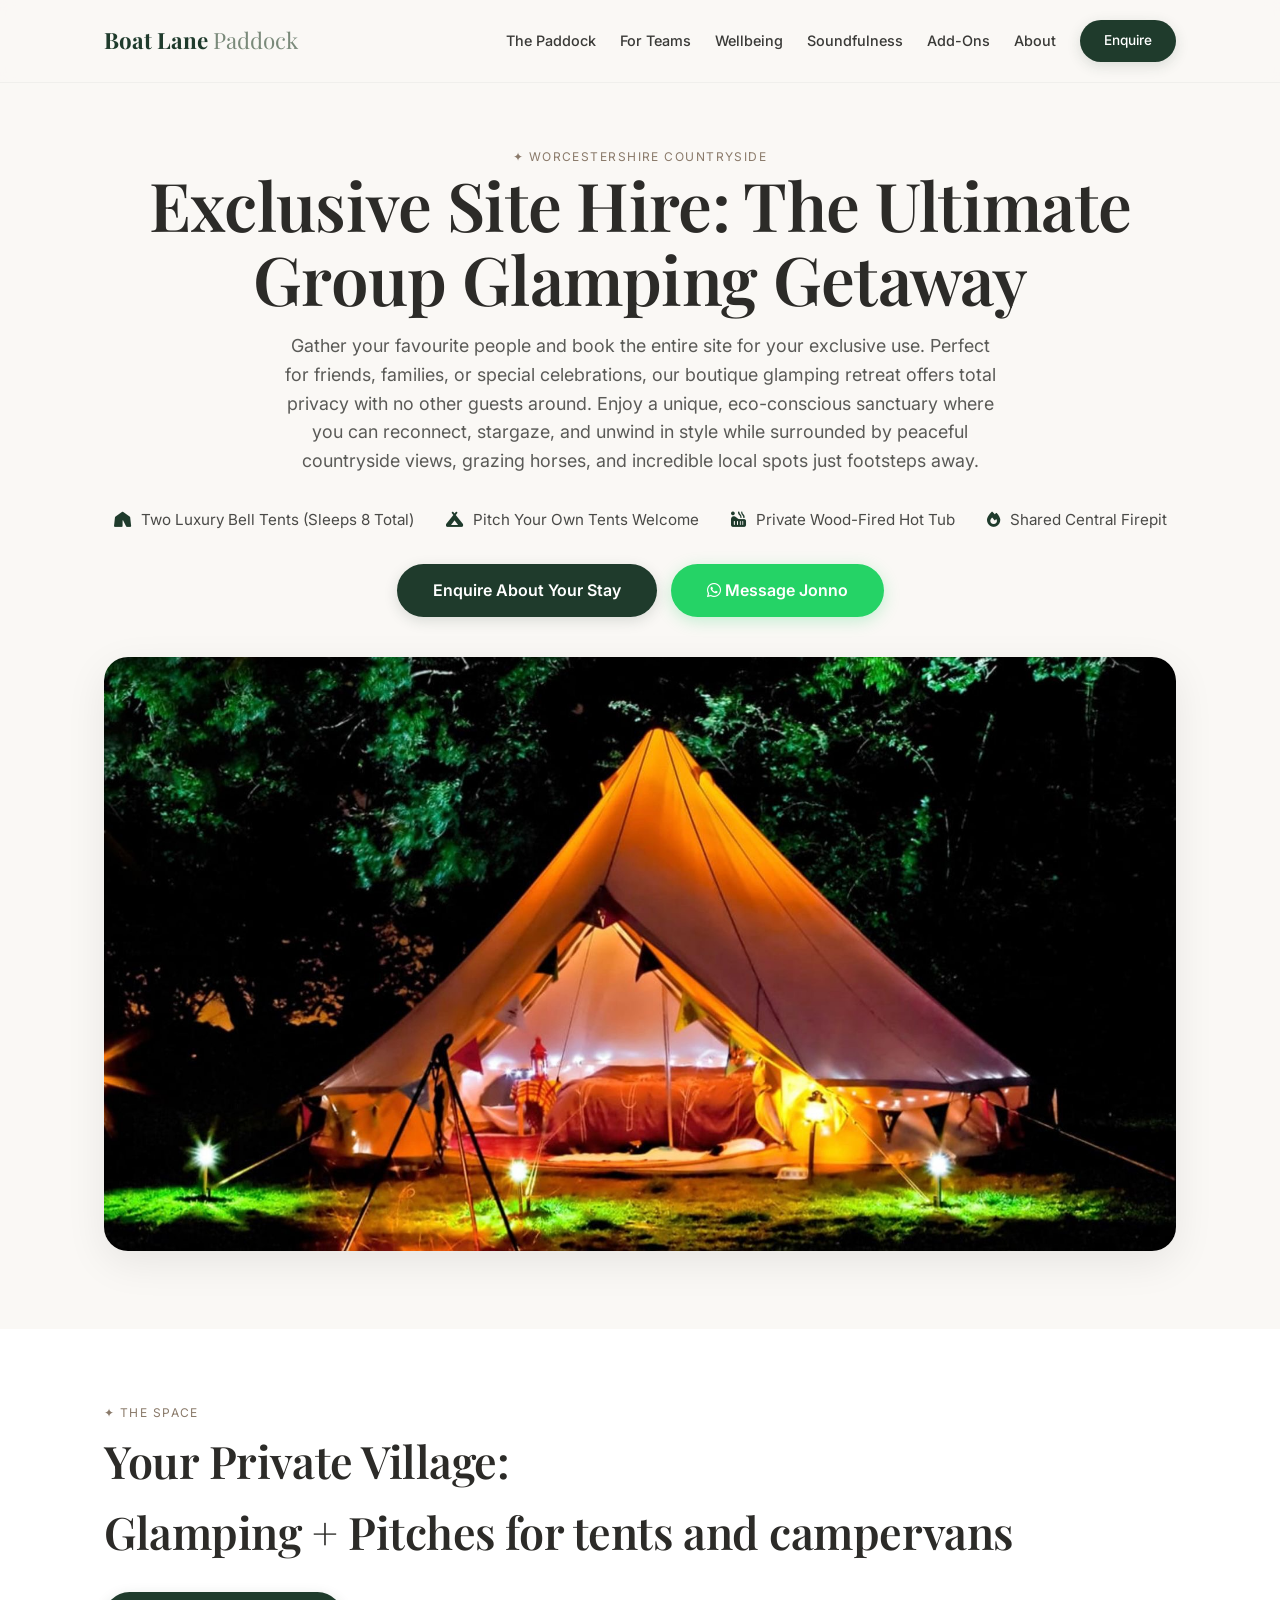
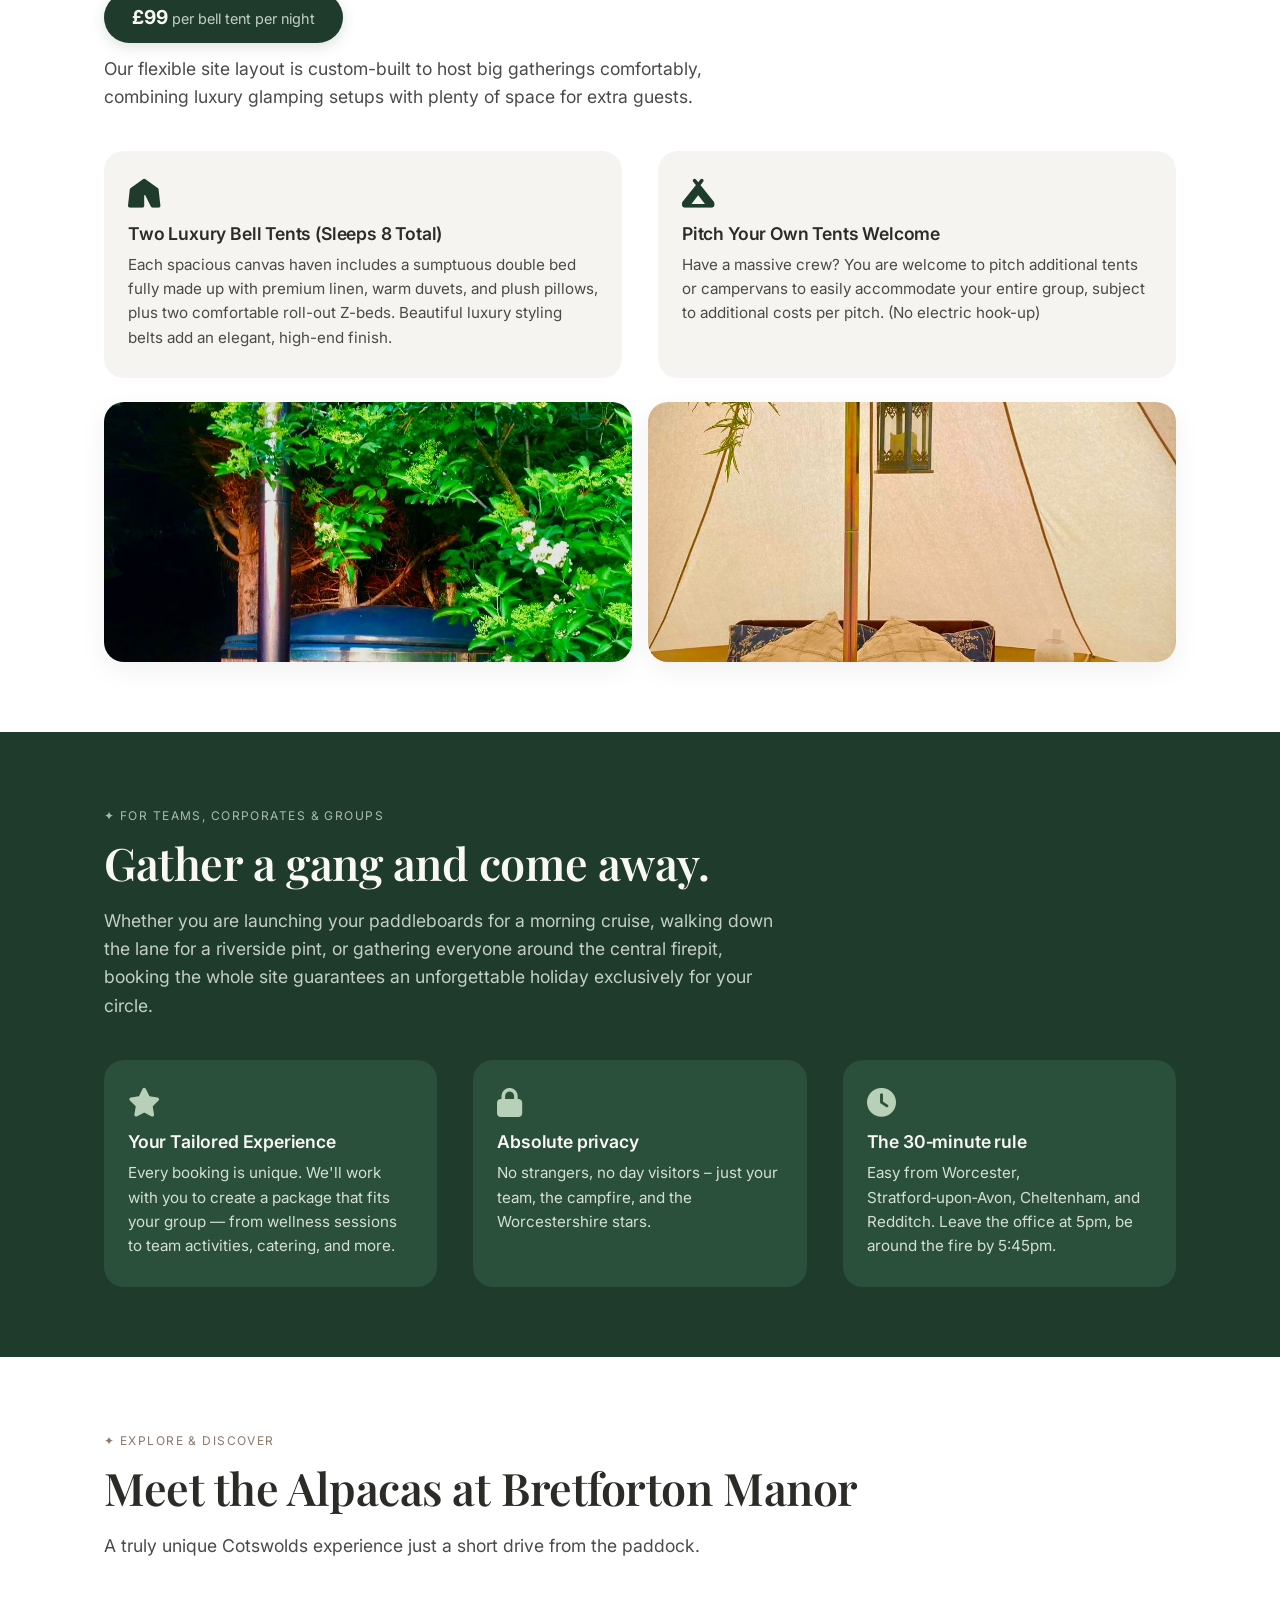
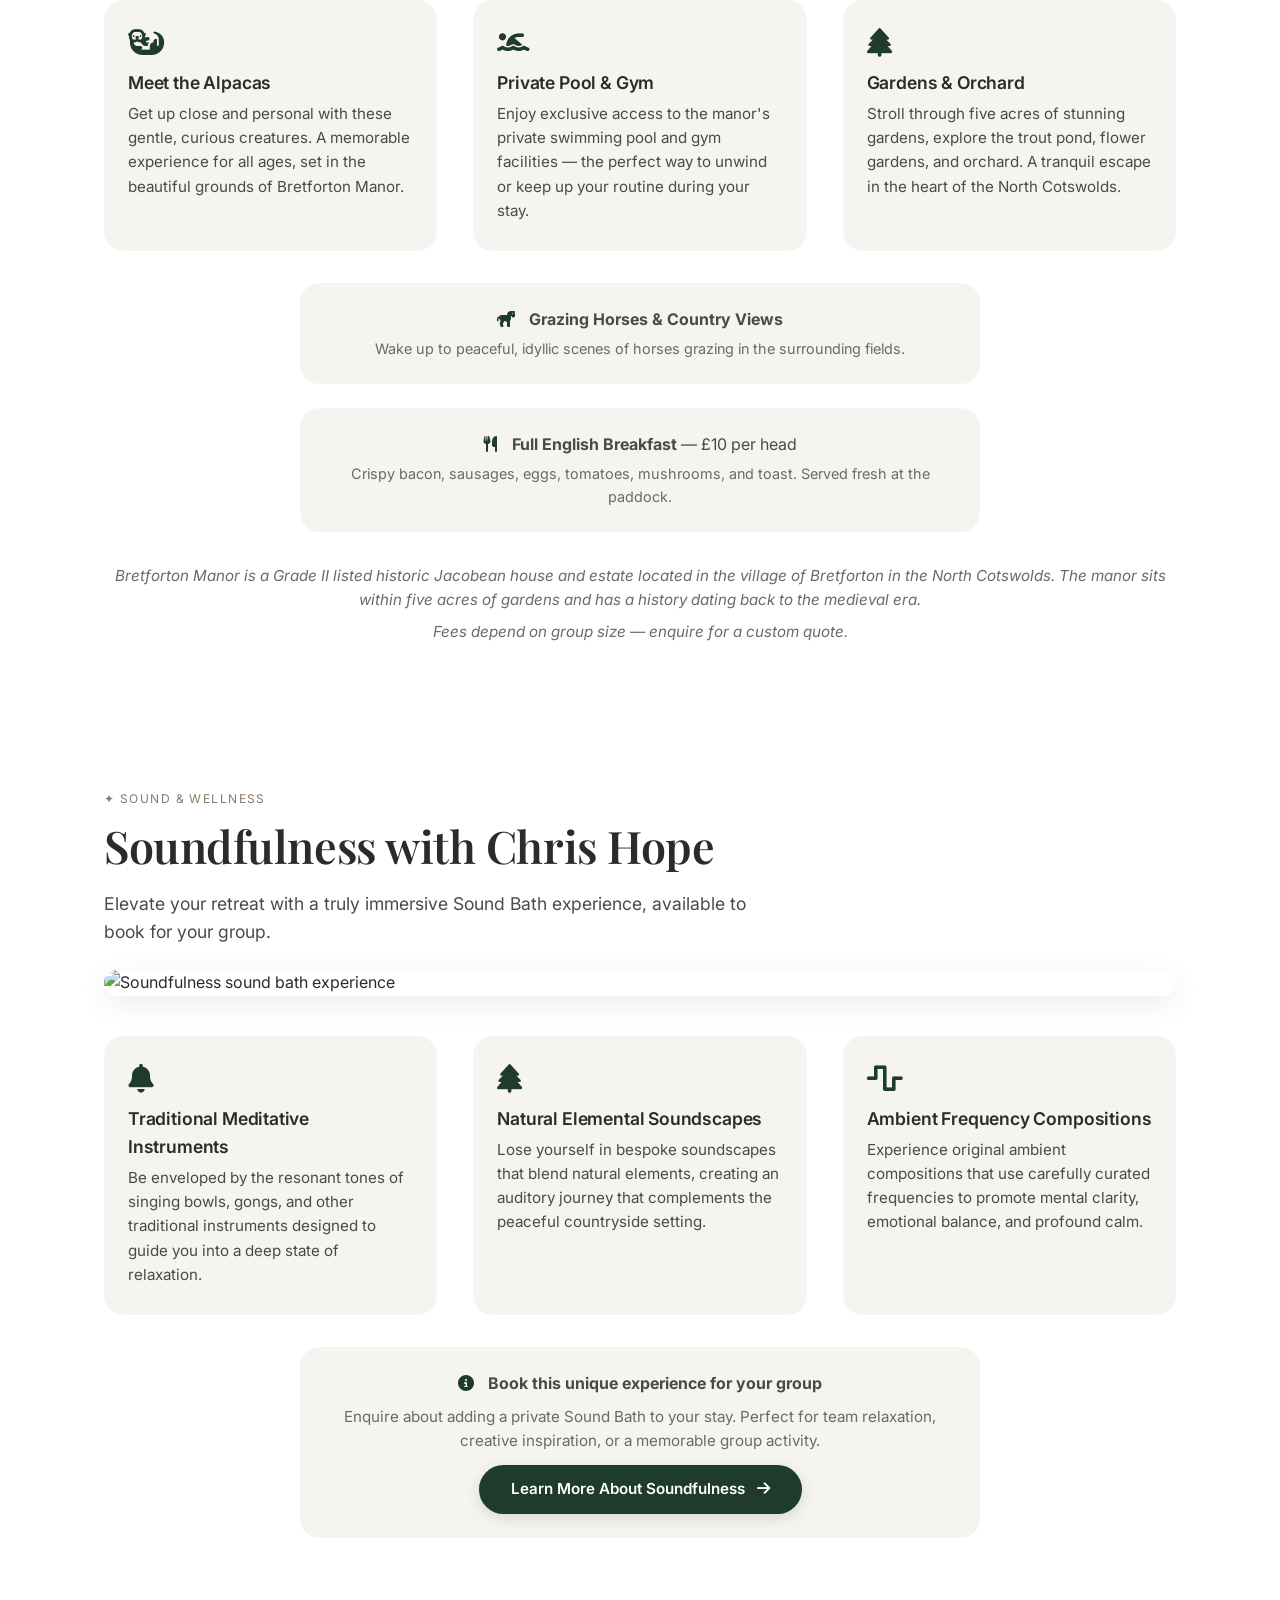
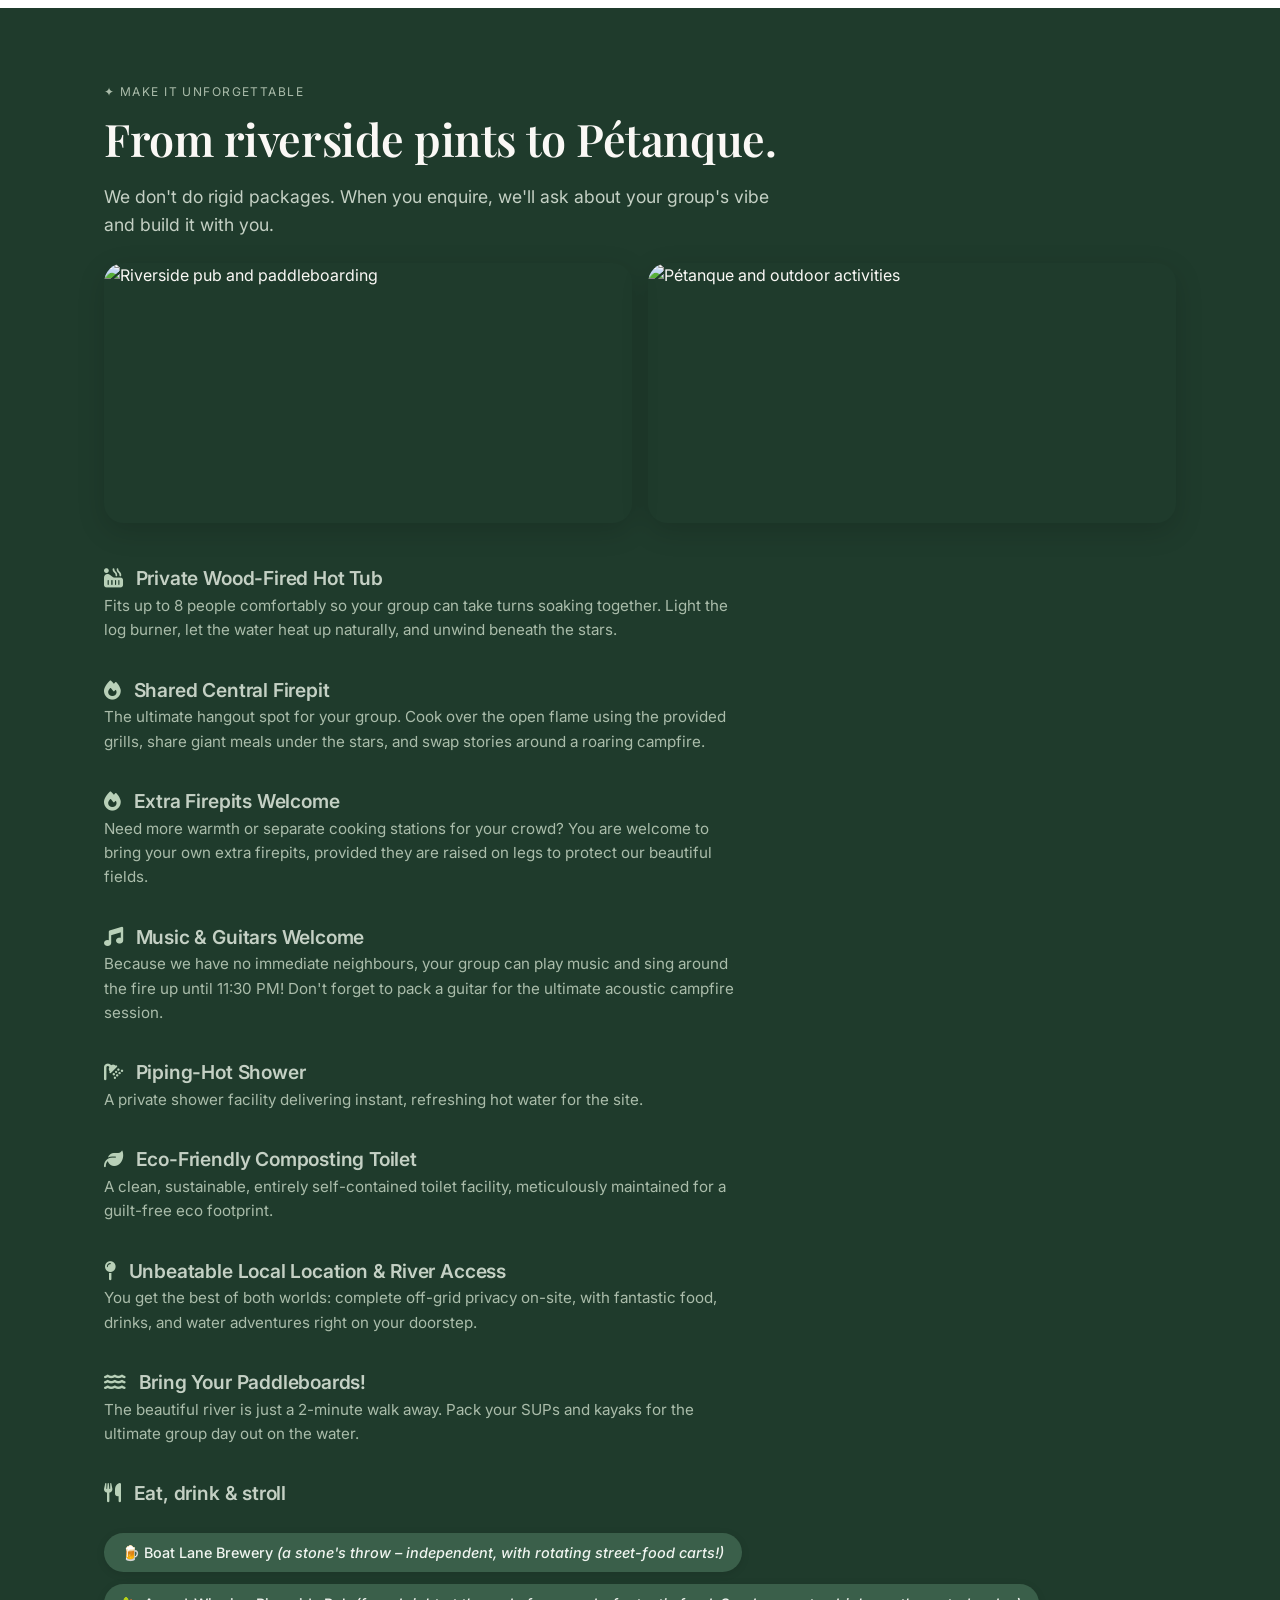
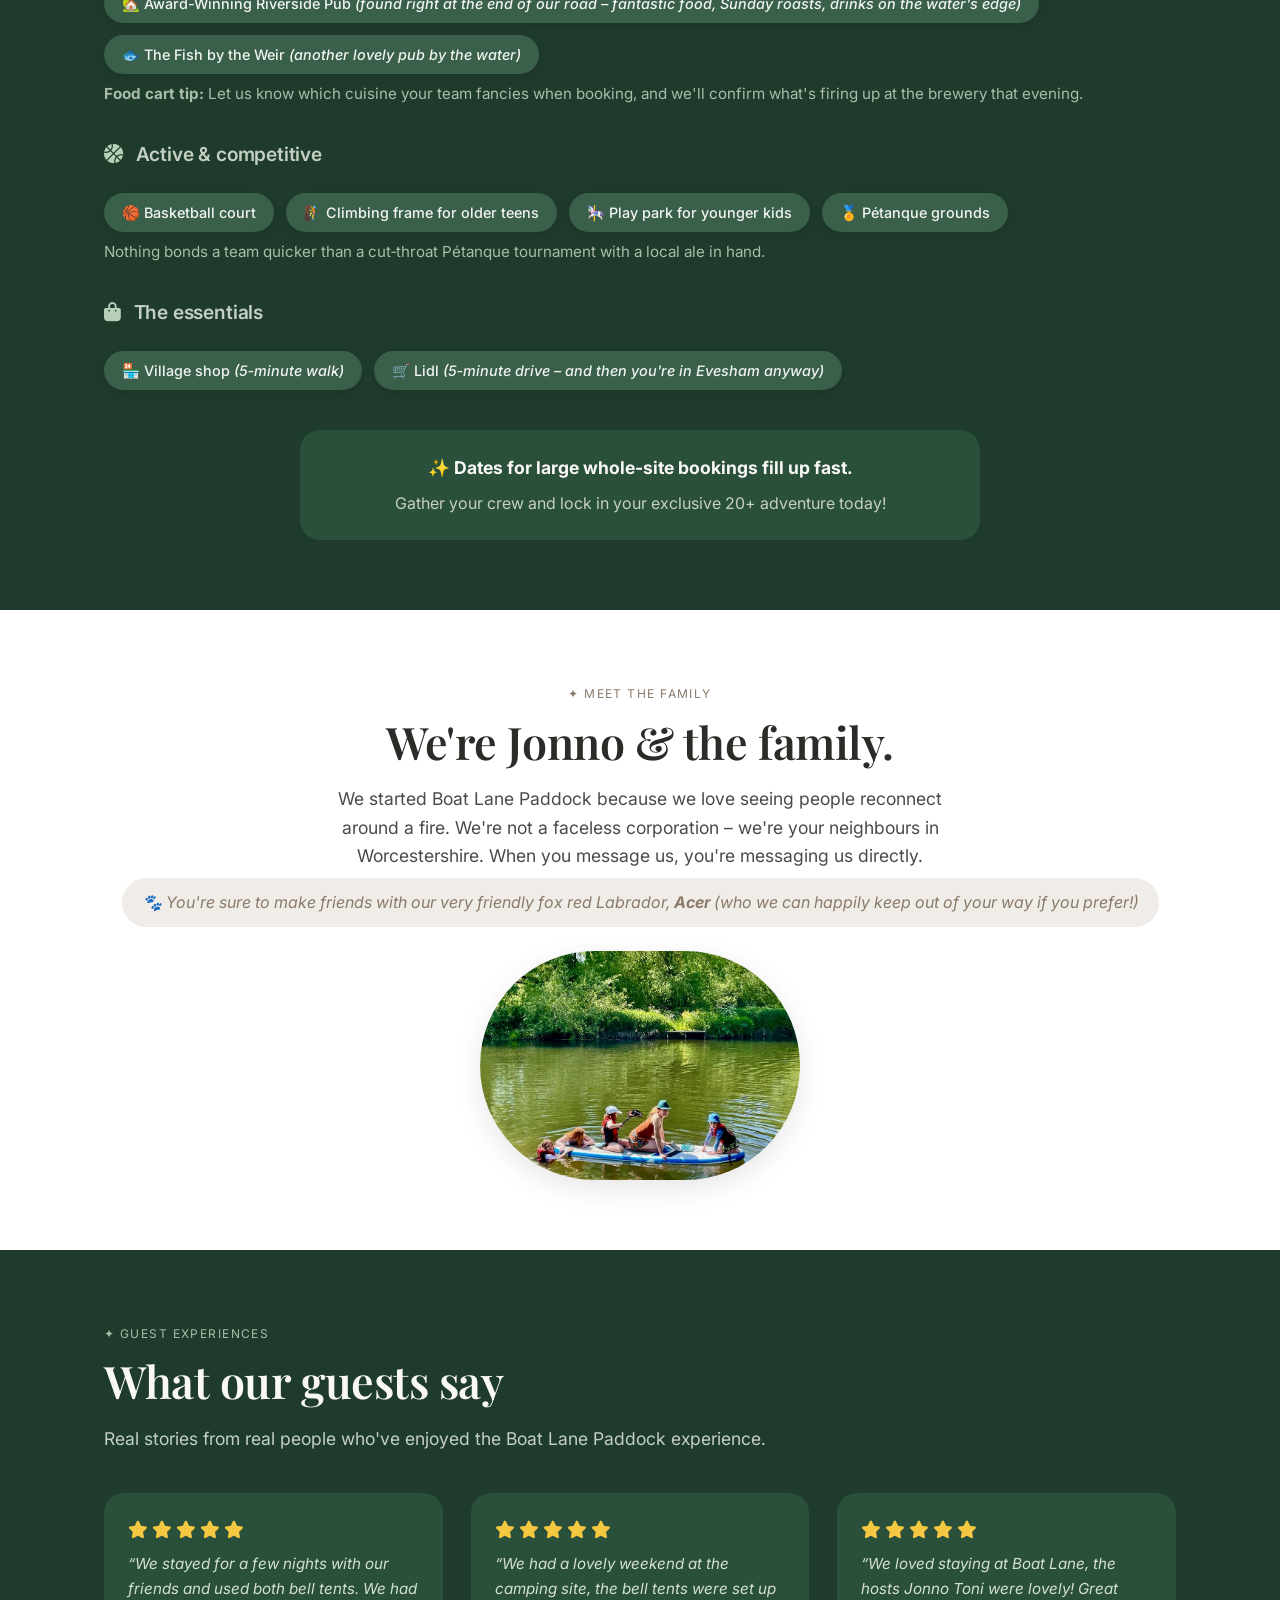
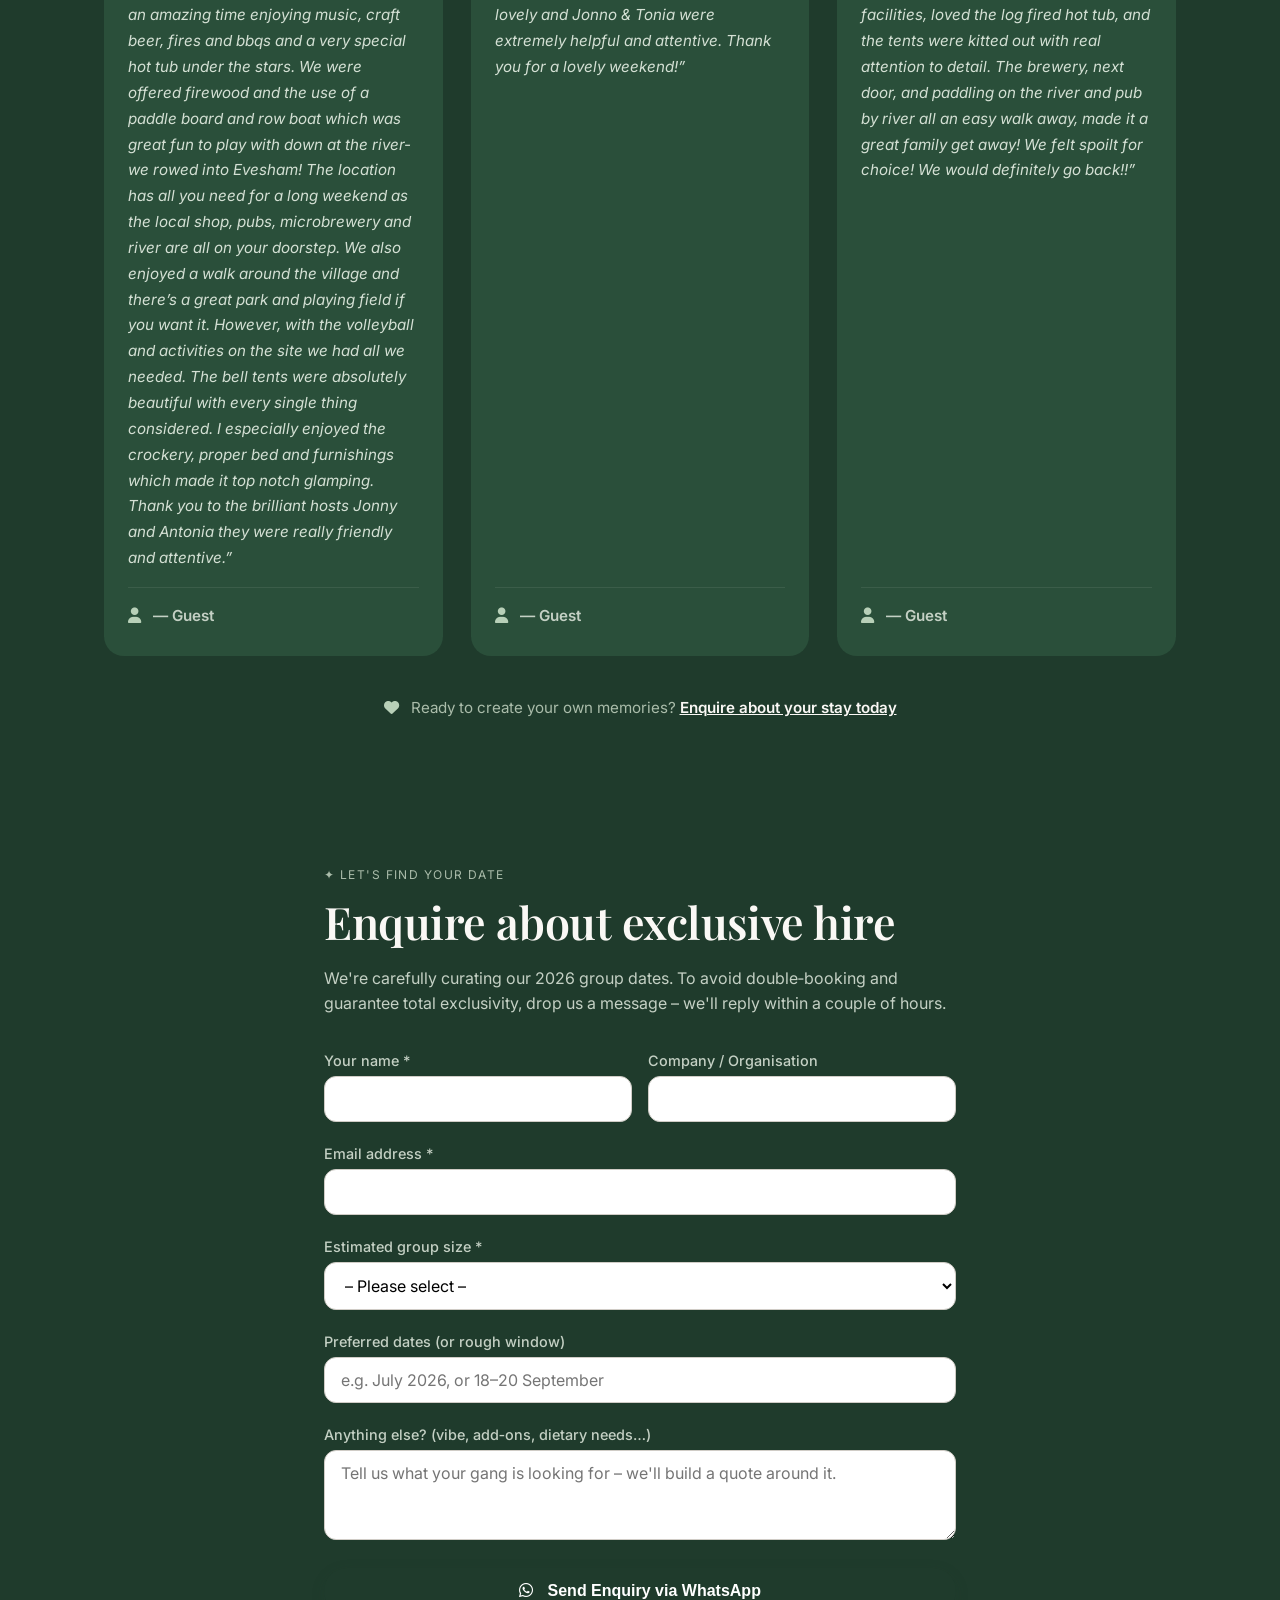
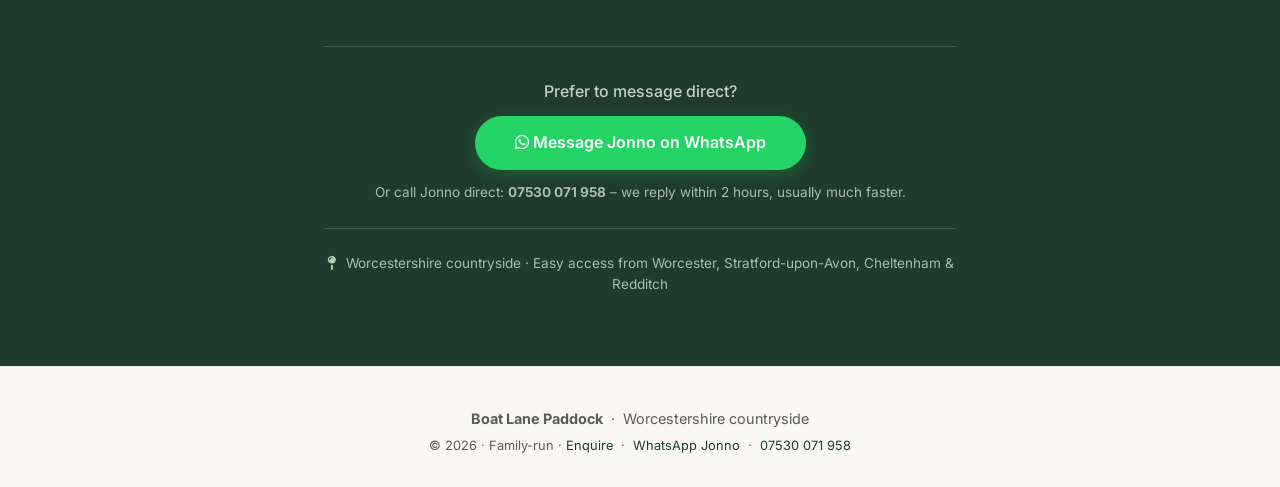
==== boat lane paddock/index.html @ 0889be55 "Update index.html" ====
<!DOCTYPE html>
<html lang="en">
<head>
    <meta charset="UTF-8" />
    <meta name="viewport" content="width=device-width, initial-scale=1.0, maximum-scale=1.0, user-scalable=no" />
    <title>Boat Lane Paddock – Family Friendly Bell Tent Campsite</title>

        <!-- ===== PRIMARY META TAGS ===== -->
    <meta name="description" content="Book the entire glamping site exclusively for your group of 20+. Luxury bell tents, wood-fired hot tub, firepits & riverside location. Perfect for teams, families & celebrations." />
    <meta name="robots" content="index, follow" />
    <link rel="canonical" href="https://boatlaneglamping.co.uk/" />

    <!-- ===== OPEN GRAPH (for social sharing) ===== -->
    <meta property="og:title" content="Exclusive Glamping Site Hire Worcestershire | Boat Lane Paddock" />
    <meta property="og:description" content="Book the entire glamping site exclusively for your group of 20+. Luxury bell tents, wood-fired hot tub, firepits & riverside location." />
    <meta property="og:image" content="https://boatlaneglamping.co.uk/hero.jpg" />
    <meta property="og:url" content="https://boatlaneglamping.co.uk/" />
    <meta property="og:type" content="website" />
    <meta property="og:site_name" content="Boat Lane Paddock" />
    <meta property="og:image:width" content="1200" />
    <meta property="og:image:height" content="630" />
    <meta property="og:image:type" content="image/jpeg" />

    <!-- ===== TWITTER CARDS (optional - works without a Twitter account) ===== -->
    <meta name="twitter:card" content="summary_large_image" />
    <meta name="twitter:title" content="Exclusive Glamping Site Hire Worcestershire | Boat Lane Paddock" />
    <meta name="twitter:description" content="Book the entire glamping site exclusively for your group of 20+. Luxury bell tents, wood-fired hot tub, firepits & riverside location." />
    <meta name="twitter:image" content="https://boatlaneglamping.co.uk/hero.jpg" />

    <link rel="preconnect" href="https://fonts.googleapis.com" />
    <link rel="preconnect" href="https://fonts.gstatic.com" crossorigin />
    <link href="https://fonts.googleapis.com/css2?family=Inter:opsz,wght@14..32,400;14..32,500;14..32,600;14..32,700&family=Playfair+Display:ital,wght@0,400;0,600;0,700;1,400&display=swap" rel="stylesheet" />
    <link rel="stylesheet" href="https://cdnjs.cloudflare.com/ajax/libs/font-awesome/6.5.0/css/all.min.css" />

    <style>
        * {
            margin: 0;
            padding: 0;
            box-sizing: border-box;
        }
        html {
            scroll-behavior: smooth;
        }
        body {
            font-family: 'Inter', sans-serif;
            background: #faf8f5;
            color: #2c2b28;
            line-height: 1.6;
            overflow-x: hidden;
        }
        .container {
            max-width: 1120px;
            margin: 0 auto;
            padding: 0 24px;
        }
        h1,
        h2,
        h3 {
            font-family: 'Playfair Display', serif;
            font-weight: 600;
            letter-spacing: -0.01em;
        }
        h1 {
            font-size: clamp(2.4rem, 6vw, 4.2rem);
            line-height: 1.1;
        }
        h2 {
            font-size: clamp(1.8rem, 4vw, 2.8rem);
            margin-bottom: 0.5rem;
        }
        .subtitle {
            font-size: clamp(1rem, 1.4vw, 1.2rem);
            color: #5a5a57;
            max-width: 640px;
        }
        .section-tag {
            font-size: 0.75rem;
            text-transform: uppercase;
            letter-spacing: 0.12em;
            color: #8a7a6a;
            margin-bottom: 0.25rem;
        }
        .btn {
            display: inline-block;
            padding: 14px 36px;
            border-radius: 60px;
            font-weight: 600;
            text-decoration: none;
            transition: all 0.25s ease;
            font-size: 1rem;
            border: none;
            cursor: pointer;
        }
        .btn-primary {
            background: #1f3b2c;
            color: #ffffff;
            box-shadow: 0 4px 14px rgba(31, 59, 44, 0.15);
        }
        .btn-primary:hover {
            background: #2a4f3a;
            transform: translateY(-3px);
            box-shadow: 0 8px 28px rgba(31, 59, 44, 0.25);
        }
        .btn-primary:active {
            transform: translateY(1px) scale(0.98);
            box-shadow: 0 2px 8px rgba(31, 59, 44, 0.15);
            transition-duration: 0.08s;
        }
        .btn-whatsapp {
            background: #25D366;
            color: #fff;
            box-shadow: 0 4px 16px rgba(37, 211, 102, 0.25);
        }
        .btn-whatsapp:hover {
            background: #1da851;
            transform: translateY(-3px);
            box-shadow: 0 8px 28px rgba(37, 211, 102, 0.35);
        }
        .btn-whatsapp:active {
            transform: translateY(1px) scale(0.98);
            box-shadow: 0 2px 8px rgba(37, 211, 102, 0.15);
            transition-duration: 0.08s;
        }
        .nav-links .btn-primary {
            color: #ffffff !important;
        }
        header {
            padding: 20px 0;
            border-bottom: 1px solid rgba(0, 0, 0, 0.04);
            background: rgba(250, 248, 245, 0.88);
            backdrop-filter: blur(8px);
            position: sticky;
            top: 0;
            z-index: 100;
        }
        .nav-inner {
            display: flex;
            align-items: center;
            justify-content: space-between;
            flex-wrap: wrap;
            gap: 12px;
        }
        .logo {
            font-family: 'Playfair Display', serif;
            font-size: 1.4rem;
            font-weight: 700;
            color: #1f3b2c;
            text-decoration: none;
        }
        .logo span {
            font-weight: 400;
            color: #7a8a7a;
        }
        .nav-links {
            display: flex;
            gap: 24px;
            align-items: center;
            flex-wrap: wrap;
        }
        .nav-links a {
            text-decoration: none;
            color: #3a3a37;
            font-size: 0.9rem;
            font-weight: 500;
            transition: color 0.2s;
        }
        .nav-links a:hover {
            color: #1f3b2c;
        }
        section {
            padding: 70px 0;
        }
        .section-light {
            background: #ffffff;
        }
        .section-dark {
            background: #1f3b2c;
            color: #faf8f5;
        }
        .section-dark .subtitle {
            color: #c4d0c4;
        }
        .section-dark .section-tag {
            color: #aabcaa;
        }
        .hero {
            padding: 60px 0 70px;
            text-align: center;
        }
        .hero h1 {
            margin-bottom: 1rem;
        }
        .hero .subtitle {
            margin: 0 auto 2rem;
        }
        .hero-badges {
            display: flex;
            flex-wrap: wrap;
            justify-content: center;
            gap: 16px 32px;
            margin-top: 2rem;
            font-size: 0.95rem;
            color: #4a4a47;
        }
        .hero-badges i {
            color: #1f3b2c;
            margin-right: 6px;
        }
        .hero-actions {
            display: flex;
            flex-wrap: wrap;
            justify-content: center;
            gap: 14px;
            margin-top: 2rem;
        }
        .hero-image {
            margin-top: 2.5rem;
            border-radius: 24px;
            width: 100%;
            max-height: 600px;
            object-fit: cover;
            box-shadow: 0 12px 40px rgba(0, 0, 0, 0.08);
            cursor: pointer;
            transition: opacity 0.3s ease;
        }
        .hero-image:hover {
            opacity: 0.95;
        }
        .grid-2 {
            display: grid;
            grid-template-columns: repeat(auto-fit, minmax(280px, 1fr));
            gap: 36px;
            margin-top: 2rem;
        }
        .grid-3 {
            display: grid;
            grid-template-columns: repeat(auto-fit, minmax(260px, 1fr));
            gap: 36px;
            margin-top: 2rem;
        }
        .feature-card {
            background: #f6f4f0;
            padding: 28px 24px;
            border-radius: 20px;
            transition: all 0.3s ease;
            opacity: 0;
            transform: translateY(20px);
            animation: fadeUp 0.6s forwards;
        }
        .feature-card:nth-child(1) { animation-delay: 0.1s; }
        .feature-card:nth-child(2) { animation-delay: 0.2s; }
        .feature-card:nth-child(3) { animation-delay: 0.3s; }
        .feature-card:hover {
            transform: translateY(-4px);
            box-shadow: 0 8px 24px rgba(0, 0, 0, 0.06);
        }
        .feature-card i {
            font-size: 1.8rem;
            color: #1f3b2c;
            margin-bottom: 0.75rem;
        }
        .feature-card h3 {
            font-family: 'Inter', sans-serif;
            font-weight: 600;
            font-size: 1.1rem;
            margin-bottom: 0.3rem;
        }
        .feature-card p {
            font-size: 0.95rem;
            color: #4a4a47;
        }
        .section-dark .feature-card {
            background: #2a4f3a;
        }
        .section-dark .feature-card p {
            color: #d4e0d4;
        }
        .section-dark .feature-card i {
            color: #b8d0b8;
        }
        .pill-list {
            display: flex;
            flex-wrap: wrap;
            gap: 12px;
            margin: 1.5rem 0 0.5rem;
        }
        .pill {
            background: #e8e4de;
            padding: 8px 18px;
            border-radius: 40px;
            font-size: 0.9rem;
            font-weight: 500;
            box-shadow: 0 2px 8px rgba(0, 0, 0, 0.04);
        }
        .pill:hover {
            transform: translateY(-2px);
            box-shadow: 0 4px 12px rgba(0, 0, 0, 0.08);
        }
        .section-dark .pill {
            background: #3a5f4a;
            color: #f0f5f0;
            box-shadow: 0 2px 8px rgba(0, 0, 0, 0.1);
        }
        .section-dark .pill:hover {
            background: #4a6f5a;
            box-shadow: 0 4px 16px rgba(0, 0, 0, 0.15);
        }
        .image-grid-2 {
            display: grid;
            grid-template-columns: 1fr 1fr;
            gap: 16px;
            margin-top: 1.5rem;
        }
        .image-grid-2 img {
            border-radius: 20px;
            width: 100%;
            height: 260px;
            object-fit: cover;
            box-shadow: 0 8px 28px rgba(0, 0, 0, 0.06);
            transition: transform 0.3s ease, opacity 0.3s ease;
            cursor: pointer;
        }
        .image-grid-2 img:hover {
            transform: scale(1.02);
            opacity: 0.95;
        }
        .circle-image {
            border-radius: 999px;
            width: 100%;
            max-width: 320px;
            margin: 1.5rem auto 0;
            display: block;
            box-shadow: 0 8px 28px rgba(0, 0, 0, 0.10);
            cursor: pointer;
            transition: opacity 0.3s ease;
        }
        .circle-image:hover {
            opacity: 0.95;
        }
        .price-badge {
            display: inline-block;
            background: #1f3b2c;
            color: #faf8f5;
            padding: 10px 28px;
            border-radius: 60px;
            font-weight: 700;
            font-size: 1.2rem;
            margin: 1rem 0 0.5rem;
            box-shadow: 0 4px 14px rgba(31, 59, 44, 0.15);
        }
        .price-badge span {
            font-weight: 400;
            font-size: 0.9rem;
            color: #c4d0c4;
        }
        .form-group {
            margin-bottom: 1.25rem;
        }
        .form-group label {
            display: block;
            font-weight: 500;
            font-size: 0.9rem;
            margin-bottom: 4px;
        }
        .form-group input,
        .form-group textarea,
        .form-group select {
            width: 100%;
            padding: 12px 16px;
            border: 1px solid #d0ccc6;
            border-radius: 12px;
            font-family: 'Inter', sans-serif;
            font-size: 1rem;
            background: #fff;
            transition: border 0.2s;
        }
        .form-group input:focus,
        .form-group textarea:focus {
            outline: none;
            border-color: #1f3b2c;
        }
        .form-group textarea {
            resize: vertical;
            min-height: 90px;
        }
        .form-row-2 {
            display: grid;
            grid-template-columns: 1fr 1fr;
            gap: 16px;
        }
        footer {
            padding: 40px 0 30px;
            text-align: center;
            font-size: 0.9rem;
            color: #5a5a57;
            border-top: 1px solid rgba(0, 0, 0, 0.06);
        }
        footer a {
            color: #1f3b2c;
            text-decoration: none;
        }
        .dog-note {
            font-style: italic;
            color: #8a7a6a;
            background: #f0ede8;
            padding: 12px 20px;
            border-radius: 40px;
            display: inline-block;
            margin-top: 0.5rem;
        }
        .section-dark .dog-note {
            background: #3a5f4a;
            color: #d4e0d4;
        }

        /* ===== CLICKABLE IMAGE STYLES ===== */
        .clickable-image {
            cursor: pointer;
            position: relative;
            transition: transform 0.3s ease, opacity 0.3s ease;
        }
        .clickable-image:hover {
            transform: scale(1.01);
            opacity: 0.95;
        }
        .clickable-image::after {
            content: '🔍';
            position: absolute;
            bottom: 12px;
            right: 12px;
            font-size: 1.2rem;
            background: rgba(0, 0, 0, 0.5);
            padding: 6px 10px;
            border-radius: 30px;
            color: #fff;
            opacity: 0;
            transition: opacity 0.3s ease;
            pointer-events: none;
        }
        .clickable-image:hover::after {
            opacity: 1;
        }

        /* ===== CUSTOM GALLERY OVERLAY ===== */
        .gallery-overlay {
            display: none;
            position: fixed;
            top: 0;
            left: 0;
            width: 100%;
            height: 100%;
            background: rgba(0, 0, 0, 0.95);
            z-index: 2000;
            flex-direction: column;
            justify-content: center;
            align-items: center;
            opacity: 0;
            transition: opacity 0.5s cubic-bezier(0.25, 0.46, 0.45, 0.94);
            touch-action: none;
        }
        .gallery-overlay.active {
            display: flex;
            opacity: 1;
        }

        .gallery-container {
            position: relative;
            width: 100%;
            height: 100%;
            display: flex;
            justify-content: center;
            align-items: center;
            overflow: hidden;
        }

        .gallery-track {
            display: flex;
            transition: transform 0.5s cubic-bezier(0.25, 0.46, 0.45, 0.94);
            height: 100%;
            align-items: center;
            will-change: transform;
        }

        .gallery-slide {
            min-width: 100%;
            height: 100%;
            display: flex;
            justify-content: center;
            align-items: center;
            padding: 40px;
        }

        .gallery-slide img {
            max-width: 100%;
            max-height: 85vh;
            object-fit: contain;
            border-radius: 12px;
            box-shadow: 0 20px 60px rgba(0, 0, 0, 0.4);
            user-select: none;
            -webkit-user-drag: none;
            transition: transform 0.3s ease;
            touch-action: none;
        }

        .gallery-controls {
            position: fixed;
            bottom: 40px;
            left: 50%;
            transform: translateX(-50%);
            display: flex;
            align-items: center;
            gap: 16px;
            background: rgba(0, 0, 0, 0.5);
            backdrop-filter: blur(12px);
            -webkit-backdrop-filter: blur(12px);
            padding: 12px 20px;
            border-radius: 60px;
            z-index: 2002;
            border: 1px solid rgba(255, 255, 255, 0.1);
        }

        .gallery-controls button {
            background: none;
            border: none;
            color: rgba(255, 255, 255, 0.8);
            font-size: 1.4rem;
            cursor: pointer;
            padding: 8px 12px;
            border-radius: 40px;
            transition: all 0.3s ease;
            display: flex;
            align-items: center;
            justify-content: center;
        }

        .gallery-controls button:hover {
            background: rgba(255, 255, 255, 0.1);
            color: #fff;
            transform: scale(1.1);
        }

        .gallery-controls button:active {
            transform: scale(0.9);
        }

        .gallery-controls .arrow-btn {
            font-size: 1.6rem;
            padding: 8px 16px;
        }

        .gallery-controls .fullscreen-btn {
            font-size: 1.2rem;
            padding: 8px 14px;
            border-left: 1px solid rgba(255, 255, 255, 0.15);
            border-radius: 0;
            margin-left: 4px;
        }

        .gallery-controls .fullscreen-btn:first-child {
            border-left: none;
            margin-left: 0;
        }

        .gallery-counter {
            color: rgba(255, 255, 255, 0.7);
            font-size: 0.85rem;
            font-weight: 500;
            min-width: 50px;
            text-align: center;
            letter-spacing: 0.05em;
            font-variant-numeric: tabular-nums;
        }

        .gallery-close {
            position: fixed;
            top: 24px;
            right: 28px;
            color: rgba(255, 255, 255, 0.6);
            font-size: 2.2rem;
            cursor: pointer;
            background: none;
            border: none;
            z-index: 2002;
            transition: all 0.3s ease;
            padding: 8px;
            line-height: 1;
        }

        .gallery-close:hover {
            color: #fff;
            transform: rotate(90deg) scale(1.1);
        }

        .gallery-overlay.is-fullscreen .gallery-slide img {
            max-height: 92vh;
            border-radius: 0;
        }

        .gallery-overlay.is-fullscreen .gallery-controls {
            bottom: 30px;
            background: rgba(0, 0, 0, 0.3);
        }

        .gallery-overlay.is-fullscreen .gallery-close {
            top: 20px;
            right: 24px;
        }

        .gallery-dots {
            position: fixed;
            bottom: 100px;
            left: 50%;
            transform: translateX(-50%);
            display: flex;
            gap: 8px;
            z-index: 2002;
        }

        .gallery-dot {
            width: 8px;
            height: 8px;
            border-radius: 50%;
            background: rgba(255, 255, 255, 0.2);
            transition: all 0.3s ease;
            cursor: pointer;
        }

        .gallery-dot.active {
            background: rgba(255, 255, 255, 0.8);
            transform: scale(1.3);
        }

        .gallery-dot:hover {
            background: rgba(255, 255, 255, 0.5);
        }

        .gallery-overlay.is-fullscreen .gallery-dots {
            display: none;
        }

        @media (max-width: 700px) {
            .nav-inner {
                flex-direction: column;
                align-items: center;
            }
            .nav-links {
                justify-content: center;
                gap: 14px;
            }
            section {
                padding: 50px 0;
            }
            .hero {
                padding: 40px 0 50px;
            }
            .form-row-2 {
                grid-template-columns: 1fr;
            }
            .image-grid-2 {
                grid-template-columns: 1fr;
            }
            .image-grid-2 img {
                height: 200px;
            }
            .gallery-slide {
                padding: 20px;
            }
            .gallery-slide img {
                max-height: 70vh;
            }
            .gallery-controls {
                bottom: 24px;
                padding: 10px 14px;
                gap: 8px;
            }
            .gallery-controls button {
                font-size: 1.2rem;
                padding: 6px 10px;
            }
            .gallery-controls .arrow-btn {
                font-size: 1.4rem;
                padding: 6px 12px;
            }
            .gallery-controls .fullscreen-btn {
                font-size: 1rem;
                padding: 6px 10px;
            }
            .gallery-counter {
                font-size: 0.75rem;
                min-width: 40px;
            }
            .gallery-close {
                top: 16px;
                right: 18px;
                font-size: 1.8rem;
            }
            .gallery-dots {
                bottom: 80px;
            }
            .gallery-dot {
                width: 6px;
                height: 6px;
            }
        }

        @media (max-width: 480px) {
            .gallery-slide img {
                max-height: 60vh;
            }
            .gallery-controls {
                bottom: 16px;
                padding: 8px 12px;
                gap: 4px;
            }
            .gallery-controls button {
                font-size: 1rem;
                padding: 4px 8px;
            }
            .gallery-controls .arrow-btn {
                font-size: 1.2rem;
                padding: 4px 10px;
            }
            .gallery-dots {
                bottom: 70px;
            }
        }

        @keyframes fadeUp {
            to {
                opacity: 1;
                transform: translateY(0);
            }
        }
    </style>

        <!-- ===== STRUCTURED DATA (JSON-LD) ===== -->
    <script type="application/ld+json">
    {
      "@context": "https://schema.org",
      "@type": "LodgingBusiness",
      "name": "Boat Lane Paddock",
      "description": "Exclusive glamping site hire in Worcestershire. Luxury bell tents, wood-fired hot tub, and group accommodation for 20+ guests.",
      "url": "https://boatlaneglamping.co.uk/",
      "telephone": "+447530071958",
      "email": "info@boatlaneglamping.co.uk",
      "priceRange": "£99 per bell tent per night",
      "address": {
        "@type": "PostalAddress",
        "addressLocality": "Worcestershire",
        "addressCountry": "UK"
      },
      "geo": {
        "@type": "GeoCoordinates",
        "latitude": "52.1000",
        "longitude": "-1.9500"
      },
      "image": "https://boatlaneglamping.co.uk/hero.jpg",
      "amenityFeature": [
        {
          "@type": "LocationFeatureSpecification",
          "name": "Wood-Fired Hot Tub",
          "value": "Fits up to 8 people"
        },
        {
          "@type": "LocationFeatureSpecification",
          "name": "Luxury Bell Tents",
          "value": "Sleeps 8 total with premium bedding"
        },
        {
          "@type": "LocationFeatureSpecification",
          "name": "Firepit",
          "value": "Shared central firepit with cooking grills"
        },
        {
          "@type": "LocationFeatureSpecification",
          "name": "Riverside Location",
          "value": "2-minute walk to river for paddleboarding"
        }
      ],
      "aggregateRating": {
        "@type": "AggregateRating",
        "ratingValue": "4.8",
        "reviewCount": "12"
      }
    }
    </script>

    <script type="application/ld+json">
    {
      "@context": "https://schema.org",
      "@type": "BreadcrumbList",
      "itemListElement": [
        {
          "@type": "ListItem",
          "position": 1,
          "name": "Home",
          "item": "https://boatlaneglamping.co.uk/"
        },
        {
          "@type": "ListItem",
          "position": 2,
          "name": "Glamping Site Hire",
          "item": "https://boatlaneglamping.co.uk/#paddock"
        },
        {
          "@type": "ListItem",
          "position": 3,
          "name": "Contact & Book",
          "item": "https://boatlaneglamping.co.uk/#contact"
        }
      ]
    }
    </script>
    
</head>
<body>

    <!-- ===== HEADER ===== -->
    <header>
        <div class="container nav-inner">
            <a href="#" class="logo">Boat Lane <span>Paddock</span></a>
            <div class="nav-links">
                <a href="#paddock">The Paddock</a>
                <a href="#teams">For Teams</a>
                <a href="#wellbeing">Wellbeing</a>
                <a href="#soundfulness">Soundfulness</a>
                <a href="#addons">Add-Ons</a>
                <a href="#about">About</a>
                <a href="#contact" class="btn btn-primary" style="padding:10px 24px; font-size:0.85rem; color:#ffffff !important;">Enquire</a>
            </div>
        </div>
    </header>

    <!-- ===== HERO ===== -->
    <section class="hero">
        <div class="container">
            <span class="section-tag">✦ Worcestershire countryside</span>
            <h1>Exclusive Site Hire: The Ultimate Group Glamping Getaway</h1>
            <p class="subtitle" style="max-width:720px;">
                Gather your favourite people and book the entire site for your exclusive use. Perfect for friends, families, or special celebrations, our boutique glamping retreat offers total privacy with no other guests around. Enjoy a unique, eco-conscious sanctuary where you can reconnect, stargaze, and unwind in style while surrounded by peaceful countryside views, grazing horses, and incredible local spots just footsteps away.
            </p>
            <div class="hero-badges">
                <span><i class="fas fa-tent"></i> Two Luxury Bell Tents (Sleeps 8 Total)</span>
                <span><i class="fas fa-campground"></i> Pitch Your Own Tents Welcome</span>
                <span><i class="fas fa-hot-tub"></i> Private Wood-Fired Hot Tub</span>
                <span><i class="fas fa-fire"></i> Shared Central Firepit</span>
            </div>
            <div class="hero-actions">
                <a href="#contact" class="btn btn-primary">Enquire About Your Stay</a>
                <a href="https://wa.me/447530071958" class="btn btn-whatsapp" target="_blank">
                    <i class="fab fa-whatsapp"></i> Message Jonno
                </a>
            </div>
            <img src="./hero.jpg" alt="Boat Lane Paddock at night" class="hero-image clickable-image" onclick="openGallery(0)" />
        </div>
    </section>

    <!-- ===== THE PADDOCK ===== -->
    <section id="paddock" class="section-light">
        <div class="container">
            <span class="section-tag">✦ The space</span>
            <h2>Your Private Village:<br /> Glamping + Pitches for tents and campervans</h2>
            
            <div class="price-badge">
                £99 <span>per bell tent per night</span>
            </div>
            <p style="max-width:680px; font-size:1.1rem; color:#4a4a47; margin-top:0.25rem;">
                Our flexible site layout is custom-built to host big gatherings comfortably, combining luxury glamping setups with plenty of space for extra guests.
            </p>
            
            <div class="grid-2" style="margin-top:2.5rem;">
                <div class="feature-card">
                    <i class="fas fa-tent"></i>
                    <h3>Two Luxury Bell Tents (Sleeps 8 Total)</h3>
                    <p>Each spacious canvas haven includes a sumptuous double bed fully made up with premium linen, warm duvets, and plush pillows, plus two comfortable roll-out Z-beds. Beautiful luxury styling belts add an elegant, high-end finish.</p>
                </div>
                <div class="feature-card">
                    <i class="fas fa-campground"></i>
                    <h3>Pitch Your Own Tents Welcome</h3>
                    <p>Have a massive crew? You are welcome to pitch additional tents or campervans to easily accommodate your entire group, subject to additional costs per pitch. (No electric hook-up)</p>
                </div>
            </div>
            
            <div class="image-grid-2">
                <img src="./paddock.jpg" alt="Wood-fired hot tub under the stars" class="clickable-image" onclick="openGallery(1)" />
                <img src="./interior.jpg" alt="Luxury bell tent interior with cosy bedding" class="clickable-image" onclick="openGallery(2)" />
            </div>
        </div>
    </section>

    <!-- ===== FOR TEAMS ===== -->
    <section id="teams" class="section-dark">
        <div class="container">
            <span class="section-tag">✦ For teams, corporates &amp; groups</span>
            <h2>Gather a gang and come away.</h2>
            <p style="max-width:680px; font-size:1.1rem; color:#c4d0c4; margin-top:0.25rem;">
                Whether you are launching your paddleboards for a morning cruise, walking down the lane for a riverside pint, or gathering everyone around the central firepit, booking the whole site guarantees an unforgettable holiday exclusively for your circle.
            </p>
            <div class="grid-3" style="margin-top:2.5rem;">
                <div class="feature-card">
                    <i class="fas fa-star"></i>
                    <h3>Your Tailored Experience</h3>
                    <p>Every booking is unique. We'll work with you to create a package that fits your group — from wellness sessions to team activities, catering, and more.</p>
                </div>
                <div class="feature-card">
                    <i class="fas fa-lock"></i>
                    <h3>Absolute privacy</h3>
                    <p>No strangers, no day visitors – just your team, the campfire, and the Worcestershire stars.</p>
                </div>
                <div class="feature-card">
                    <i class="fas fa-clock"></i>
                    <h3>The 30‑minute rule</h3>
                    <p>Easy from Worcester, Stratford‑upon‑Avon, Cheltenham, and Redditch. Leave the office at 5pm, be around the fire by 5:45pm.</p>
                </div>
            </div>
        </div>
    </section>

    <!-- ===== WELLBEING ===== -->
    <section id="wellbeing" class="section-light">
        <div class="container">
            <span class="section-tag">✦ Explore &amp; discover</span>
            <h2>Meet the Alpacas at Bretforton Manor</h2>
            <p style="max-width:680px; font-size:1.1rem; color:#4a4a47; margin-top:0.25rem;">
                A truly unique Cotswolds experience just a short drive from the paddock.
            </p>
            <div class="grid-3" style="margin-top:2.5rem;">
                <div class="feature-card">
                    <i class="fas fa-otter" style="color:#1f3b2c;"></i>
                    <h3>Meet the Alpacas</h3>
                    <p>Get up close and personal with these gentle, curious creatures. A memorable experience for all ages, set in the beautiful grounds of Bretforton Manor.</p>
                </div>
                <div class="feature-card">
                    <i class="fas fa-swimmer" style="color:#1f3b2c;"></i>
                    <h3>Private Pool &amp; Gym</h3>
                    <p>Enjoy exclusive access to the manor's private swimming pool and gym facilities — the perfect way to unwind or keep up your routine during your stay.</p>
                </div>
                <div class="feature-card">
                    <i class="fas fa-tree" style="color:#1f3b2c;"></i>
                    <h3>Gardens &amp; Orchard</h3>
                    <p>Stroll through five acres of stunning gardens, explore the trout pond, flower gardens, and orchard. A tranquil escape in the heart of the North Cotswolds.</p>
                </div>
            </div>
            <!-- Grazing Horses feature -->
            <div style="margin-top:2rem; padding:24px 28px; background:#f6f4f0; border-radius:20px; text-align:center; max-width:680px; margin-left:auto; margin-right:auto;">
                <p style="font-size:1rem; color:#4a4a47; margin-bottom:0.25rem;">
                    <i class="fas fa-horse" style="color:#1f3b2c; margin-right:10px;"></i>
                    <strong>Grazing Horses &amp; Country Views</strong>
                </p>
                <p style="font-size:0.9rem; color:#6a6a67;">
                    Wake up to peaceful, idyllic scenes of horses grazing in the surrounding fields.
                </p>
            </div>
            <div style="margin-top:1.5rem; padding:24px 28px; background:#f6f4f0; border-radius:20px; text-align:center; max-width:680px; margin-left:auto; margin-right:auto;">
                <p style="font-size:1rem; color:#4a4a47; margin-bottom:0.25rem;">
                    <i class="fas fa-utensils" style="color:#1f3b2c; margin-right:10px;"></i>
                    <strong>Full English Breakfast</strong> — £10 per head
                </p>
                <p style="font-size:0.9rem; color:#6a6a67;">
                    Crispy bacon, sausages, eggs, tomatoes, mushrooms, and toast. Served fresh at the paddock.
                </p>
            </div>
            <p style="text-align:center; margin-top:2rem; color:#6a6a67; font-size:0.95rem;">
                <em>Bretforton Manor is a Grade II listed historic Jacobean house and estate located in the village of Bretforton in the North Cotswolds. The manor sits within five acres of gardens and has a history dating back to the medieval era.</em>
            </p>
            <p style="text-align:center; margin-top:0.5rem; color:#6a6a67; font-size:0.95rem;">
                <em>Fees depend on group size — enquire for a custom quote.</em>
            </p>
        </div>
    </section>
    
           <!-- ===== SOUNDFULNESS (NEW) ===== -->
    <section id="soundfulness" class="section-light">
        <div class="container">
            <span class="section-tag">✦ Sound &amp; wellness</span>
            <h2>Soundfulness with Chris Hope</h2>
            <p style="max-width:680px; font-size:1.1rem; color:#4a4a47; margin-top:0.25rem;">
                Elevate your retreat with a truly immersive Sound Bath experience, available to book for your group.
            </p>
            
            <!-- NEW: Soundfulness Image -->
            <div style="margin-top:1.5rem; border-radius:20px; overflow:hidden; box-shadow:0 8px 28px rgba(0,0,0,0.08);">
                <img src="./soundfulness.jpg" alt="Soundfulness sound bath experience" style="width:100%; max-height:400px; object-fit:cover; display:block;" />
            </div>
            
            <div class="grid-3" style="margin-top:2.5rem;">
                <div class="feature-card">
                    <i class="fas fa-bell" style="color:#1f3b2c;"></i>
                    <h3>Traditional Meditative Instruments</h3>
                    <p>Be enveloped by the resonant tones of singing bowls, gongs, and other traditional instruments designed to guide you into a deep state of relaxation.</p>
                </div>
                <div class="feature-card">
                    <i class="fas fa-tree" style="color:#1f3b2c;"></i>
                    <h3>Natural Elemental Soundscapes</h3>
                    <p>Lose yourself in bespoke soundscapes that blend natural elements, creating an auditory journey that complements the peaceful countryside setting.</p>
                </div>
                <div class="feature-card">
                    <i class="fas fa-wave-square" style="color:#1f3b2c;"></i>
                    <h3>Ambient Frequency Compositions</h3>
                    <p>Experience original ambient compositions that use carefully curated frequencies to promote mental clarity, emotional balance, and profound calm.</p>
                </div>
            </div>
            <!-- Call to Action -->
            <div style="margin-top:2rem; padding:24px 28px; background:#f6f4f0; border-radius:20px; text-align:center; max-width:680px; margin-left:auto; margin-right:auto;">
                <p style="font-size:1rem; color:#4a4a47; margin-bottom:0.5rem;">
                    <i class="fas fa-info-circle" style="color:#1f3b2c; margin-right:10px;"></i>
                    <strong>Book this unique experience for your group</strong>
                </p>
                <p style="font-size:0.95rem; color:#6a6a67; margin-bottom:0.75rem;">
                    Enquire about adding a private Sound Bath to your stay. Perfect for team relaxation, creative inspiration, or a memorable group activity.
                </p>
                <a href="https://www.chrishopecomposer.co.uk/soundfulness" target="_blank" class="btn btn-primary" style="padding:12px 32px; font-size:0.95rem; color:#ffffff;">
                    Learn More About Soundfulness <i class="fas fa-arrow-right" style="margin-left:8px;"></i>
                </a>
            </div>
        </div>
    </section>

        <!-- ===== ADD-ONS (6) - UPDATED WITH IMAGES ===== -->
    <section id="addons" class="section-dark">
        <div class="container">
            <span class="section-tag">✦ Make it unforgettable</span>
            <h2>From riverside pints to Pétanque.</h2>
            <p style="max-width:680px; font-size:1.1rem; color:#c4d0c4; margin-top:0.25rem;">
                We don't do rigid packages. When you enquire, we'll ask about your group's vibe and build it with you.
            </p>

            <!-- NEW: Double Image Bar -->
            <div class="image-grid-2" style="margin-top:1.5rem;">
                <img src="./addons-river.jpg" alt="Riverside pub and paddleboarding" class="clickable-image" style="border-radius:20px; width:100%; height:260px; object-fit:cover; box-shadow:0 8px 28px rgba(0,0,0,0.15);" />
                <img src="./addons-petanque.jpg" alt="Pétanque and outdoor activities" class="clickable-image" style="border-radius:20px; width:100%; height:260px; object-fit:cover; box-shadow:0 8px 28px rgba(0,0,0,0.15);" />
            </div>

            <h3 style="margin-top:2.5rem; font-family:'Inter',sans-serif; font-weight:600; font-size:1.2rem; color:#c4d0c4;">
                <i class="fas fa-hot-tub" style="color:#b8d0b8; margin-right:8px;"></i> Private Wood-Fired Hot Tub
            </h3>
            <p style="font-size:0.95rem; color:#aabcaa; max-width:640px;">
                Fits up to 8 people comfortably so your group can take turns soaking together. Light the log burner, let the water heat up naturally, and unwind beneath the stars.
            </p>

            <h3 style="margin-top:2rem; font-family:'Inter',sans-serif; font-weight:600; font-size:1.2rem; color:#c4d0c4;">
                <i class="fas fa-fire" style="color:#b8d0b8; margin-right:8px;"></i> Shared Central Firepit
            </h3>
            <p style="font-size:0.95rem; color:#aabcaa; max-width:640px;">
                The ultimate hangout spot for your group. Cook over the open flame using the provided grills, share giant meals under the stars, and swap stories around a roaring campfire.
            </p>

            <h3 style="margin-top:2rem; font-family:'Inter',sans-serif; font-weight:600; font-size:1.2rem; color:#c4d0c4;">
                <i class="fas fa-fire" style="color:#b8d0b8; margin-right:8px;"></i> Extra Firepits Welcome
            </h3>
            <p style="font-size:0.95rem; color:#aabcaa; max-width:640px;">
                Need more warmth or separate cooking stations for your crowd? You are welcome to bring your own extra firepits, provided they are raised on legs to protect our beautiful fields.
            </p>

            <h3 style="margin-top:2rem; font-family:'Inter',sans-serif; font-weight:600; font-size:1.2rem; color:#c4d0c4;">
                <i class="fas fa-music" style="color:#b8d0b8; margin-right:8px;"></i> Music &amp; Guitars Welcome
            </h3>
            <p style="font-size:0.95rem; color:#aabcaa; max-width:640px;">
                Because we have no immediate neighbours, your group can play music and sing around the fire up until 11:30 PM! Don't forget to pack a guitar for the ultimate acoustic campfire session.
            </p>

            <h3 style="margin-top:2rem; font-family:'Inter',sans-serif; font-weight:600; font-size:1.2rem; color:#c4d0c4;">
                <i class="fas fa-shower" style="color:#b8d0b8; margin-right:8px;"></i> Piping-Hot Shower
            </h3>
            <p style="font-size:0.95rem; color:#aabcaa; max-width:640px;">
                A private shower facility delivering instant, refreshing hot water for the site.
            </p>

            <h3 style="margin-top:2rem; font-family:'Inter',sans-serif; font-weight:600; font-size:1.2rem; color:#c4d0c4;">
                <i class="fas fa-leaf" style="color:#b8d0b8; margin-right:8px;"></i> Eco-Friendly Composting Toilet
            </h3>
            <p style="font-size:0.95rem; color:#aabcaa; max-width:640px;">
                A clean, sustainable, entirely self-contained toilet facility, meticulously maintained for a guilt-free eco footprint.
            </p>

            <h3 style="margin-top:2rem; font-family:'Inter',sans-serif; font-weight:600; font-size:1.2rem; color:#c4d0c4;">
                <i class="fas fa-map-pin" style="color:#b8d0b8; margin-right:8px;"></i> Unbeatable Local Location &amp; River Access
            </h3>
            <p style="font-size:0.95rem; color:#aabcaa; max-width:640px;">
                You get the best of both worlds: complete off-grid privacy on-site, with fantastic food, drinks, and water adventures right on your doorstep.
            </p>

            <h3 style="margin-top:2rem; font-family:'Inter',sans-serif; font-weight:600; font-size:1.2rem; color:#c4d0c4;">
                <i class="fas fa-water" style="color:#b8d0b8; margin-right:8px;"></i> Bring Your Paddleboards!
            </h3>
            <p style="font-size:0.95rem; color:#aabcaa; max-width:640px;">
                The beautiful river is just a 2-minute walk away. Pack your SUPs and kayaks for the ultimate group day out on the water.
            </p>

            <h3 style="margin-top:2rem; font-family:'Inter',sans-serif; font-weight:600; font-size:1.2rem; color:#c4d0c4;">
                <i class="fas fa-utensils" style="color:#b8d0b8; margin-right:8px;"></i> Eat, drink &amp; stroll
            </h3>
            <div class="pill-list">
                <span class="pill">🍺 Boat Lane Brewery <em>(a stone's throw – independent, with rotating street-food carts!)</em></span>
                <span class="pill">🏡 Award-Winning Riverside Pub <em>(found right at the end of our road – fantastic food, Sunday roasts, drinks on the water's edge)</em></span>
                <span class="pill">🐟 The Fish by the Weir <em>(another lovely pub by the water)</em></span>
            </div>
            <p style="font-size:0.95rem; color:#aabcaa; margin-top:0.5rem;">
                <strong>Food cart tip:</strong> Let us know which cuisine your team fancies when booking, and we'll confirm what's firing up at the brewery that evening.
            </p>

            <h3 style="margin-top:2rem; font-family:'Inter',sans-serif; font-weight:600; font-size:1.2rem; color:#c4d0c4;">
                <i class="fas fa-basketball-ball" style="color:#b8d0b8; margin-right:8px;"></i> Active &amp; competitive
            </h3>
            <div class="pill-list">
                <span class="pill">🏀 Basketball court</span>
                <span class="pill">🧗 Climbing frame for older teens</span>
                <span class="pill">🎠 Play park for younger kids</span>
                <span class="pill">🏅 Pétanque grounds</span>
            </div>
            <p style="font-size:0.95rem; color:#aabcaa; margin-top:0.5rem;">
                Nothing bonds a team quicker than a cut‑throat Pétanque tournament with a local ale in hand.
            </p>

            <h3 style="margin-top:2rem; font-family:'Inter',sans-serif; font-weight:600; font-size:1.2rem; color:#c4d0c4;">
                <i class="fas fa-shopping-bag" style="color:#b8d0b8; margin-right:8px;"></i> The essentials
            </h3>
            <div class="pill-list">
                <span class="pill">🏪 Village shop <em>(5‑minute walk)</em></span>
                <span class="pill">🛒 Lidl <em>(5‑minute drive – and then you're in Evesham anyway)</em></span>
            </div>

            <!-- CTA at bottom of add-ons section -->
            <div style="margin-top:2.5rem; padding:24px 28px; background:#2a4f3a; border-radius:20px; text-align:center; max-width:680px; margin-left:auto; margin-right:auto;">
                <p style="font-size:1.1rem; color:#faf8f5; margin-bottom:0.5rem;">
                    <strong>✨ Dates for large whole-site bookings fill up fast.</strong>
                </p>
                <p style="font-size:1rem; color:#c4d0c4;">
                    Gather your crew and lock in your exclusive 20+ adventure today!
                </p>
            </div>
        </div>
    </section>

    <!-- ===== ABOUT / MEET THE FAMILY ===== -->
    <section id="about" class="section-light">
        <div class="container" style="text-align:center;">
            <span class="section-tag">✦ Meet the family</span>
            <h2>We're Jonno &amp; the family.</h2>
            <p style="max-width:640px; font-size:1.1rem; color:#4a4a47; margin:0.25rem auto 0;">
                We started Boat Lane Paddock because we love seeing people reconnect around a fire. 
                We're not a faceless corporation – we're your neighbours in Worcestershire. 
                When you message us, you're messaging us directly.
            </p>
            <div class="dog-note" style="background:#f0ede8; color:#8a7a6a;">
                🐾 You're sure to make friends with our very friendly fox red Labrador, <strong>Acer</strong> 
                <span style="font-weight:400;">(who we can happily keep out of your way if you prefer!)</span>
            </div>
            <img src="./family.jpg" alt="Jonno and family on the river" class="circle-image clickable-image" onclick="openGallery(3)" />
        </div>
    </section>
    
        <!-- ===== REVIEWS (NEW) ===== -->
    <section id="reviews" class="section-dark">
        <div class="container">
            <span class="section-tag">✦ Guest experiences</span>
            <h2>What our guests say</h2>
            <p style="max-width:680px; font-size:1.1rem; color:#c4d0c4; margin-top:0.25rem;">
                Real stories from real people who've enjoyed the Boat Lane Paddock experience.
            </p>

            <div class="reviews-grid" style="display:grid; grid-template-columns: repeat(auto-fit, minmax(300px, 1fr)); gap:28px; margin-top:2.5rem;">
                
                <!-- Review 1 -->
                <div class="review-card" style="background:#2a4f3a; padding:28px 24px; border-radius:20px; transition:all 0.3s ease; display:flex; flex-direction:column;">
                    <div style="display:flex; gap:4px; margin-bottom:12px; color:#f5c842; font-size:1.1rem;">
                        <i class="fas fa-star"></i>
                        <i class="fas fa-star"></i>
                        <i class="fas fa-star"></i>
                        <i class="fas fa-star"></i>
                        <i class="fas fa-star"></i>
                    </div>
                    <p style="color:#d4e0d4; font-size:0.95rem; line-height:1.7; flex-grow:1; font-style:italic;">
                        “We stayed for a few nights with our friends and used both bell tents. We had an amazing time enjoying music, craft beer, fires and bbqs and a very special hot tub under the stars. We were offered firewood and the use of a paddle board and row boat which was great fun to play with down at the river- we rowed into Evesham! The location has all you need for a long weekend as the local shop, pubs, microbrewery and river are all on your doorstep. We also enjoyed a walk around the village and there’s a great park and playing field if you want it. However, with the volleyball and activities on the site we had all we needed. The bell tents were absolutely beautiful with every single thing considered. I especially enjoyed the crockery, proper bed and furnishings which made it top notch glamping. Thank you to the brilliant hosts Jonny and Antonia they were really friendly and attentive.”
                    </p>
                    <div style="margin-top:16px; padding-top:16px; border-top:1px solid rgba(255,255,255,0.08);">
                        <p style="color:#c4d0c4; font-weight:600; font-size:0.95rem;">
                            <i class="fas fa-user" style="color:#b8d0b8; margin-right:8px;"></i>
                            <span id="reviewer1">— Guest</span>
                        </p>
                    </div>
                </div>

                <!-- Review 2 -->
                <div class="review-card" style="background:#2a4f3a; padding:28px 24px; border-radius:20px; transition:all 0.3s ease; display:flex; flex-direction:column;">
                    <div style="display:flex; gap:4px; margin-bottom:12px; color:#f5c842; font-size:1.1rem;">
                        <i class="fas fa-star"></i>
                        <i class="fas fa-star"></i>
                        <i class="fas fa-star"></i>
                        <i class="fas fa-star"></i>
                        <i class="fas fa-star"></i>
                    </div>
                    <p style="color:#d4e0d4; font-size:0.95rem; line-height:1.7; flex-grow:1; font-style:italic;">
                        “We had a lovely weekend at the camping site, the bell tents were set up lovely and Jonno & Tonia were extremely helpful and attentive. Thank you for a lovely weekend!”
                    </p>
                    <div style="margin-top:16px; padding-top:16px; border-top:1px solid rgba(255,255,255,0.08);">
                        <p style="color:#c4d0c4; font-weight:600; font-size:0.95rem;">
                            <i class="fas fa-user" style="color:#b8d0b8; margin-right:8px;"></i>
                            <span id="reviewer2">— Guest</span>
                        </p>
                    </div>
                </div>

                <!-- Review 3 -->
                <div class="review-card" style="background:#2a4f3a; padding:28px 24px; border-radius:20px; transition:all 0.3s ease; display:flex; flex-direction:column;">
                    <div style="display:flex; gap:4px; margin-bottom:12px; color:#f5c842; font-size:1.1rem;">
                        <i class="fas fa-star"></i>
                        <i class="fas fa-star"></i>
                        <i class="fas fa-star"></i>
                        <i class="fas fa-star"></i>
                        <i class="fas fa-star"></i>
                    </div>
                    <p style="color:#d4e0d4; font-size:0.95rem; line-height:1.7; flex-grow:1; font-style:italic;">
                        “We loved staying at Boat Lane, the hosts Jonno Toni were lovely! Great facilities, loved the log fired hot tub, and the tents were kitted out with real attention to detail. The brewery, next door, and paddling on the river and pub by river all an easy walk away, made it a great family get away! We felt spoilt for choice! We would definitely go back!!”
                    </p>
                    <div style="margin-top:16px; padding-top:16px; border-top:1px solid rgba(255,255,255,0.08);">
                        <p style="color:#c4d0c4; font-weight:600; font-size:0.95rem;">
                            <i class="fas fa-user" style="color:#b8d0b8; margin-right:8px;"></i>
                            <span id="reviewer3">— Guest</span>
                        </p>
                    </div>
                </div>

            </div>

            <!-- Optional: Trust Badge / Call to Action -->
            <div style="text-align:center; margin-top:2.5rem;">
                <p style="color:#aabcaa; font-size:0.95rem;">
                    <i class="fas fa-heart" style="color:#b8d0b8; margin-right:8px;"></i>
                    Ready to create your own memories? 
                    <a href="#contact" style="color:#faf8f5; font-weight:600; text-decoration:underline;">Enquire about your stay today</a>
                </p>
            </div>
        </div>
    </section>

    <!-- ===== CONTACT & AVAILABILITY ===== -->
    <section id="contact" class="section-dark">
        <div class="container" style="max-width:680px;">
            <span class="section-tag">✦ Let's find your date</span>
            <h2>Enquire about exclusive hire</h2>
            <p style="color:#c4d0c4; margin-bottom:2rem;">
                We're carefully curating our 2026 group dates. To avoid double‑booking and guarantee total exclusivity,
                drop us a message – we'll reply within a couple of hours.
            </p>

            <form id="contactForm" onsubmit="sendWhatsApp(event)">
                <div class="form-row-2">
                    <div class="form-group">
                        <label for="name" style="color:#c4d0c4;">Your name *</label>
                        <input type="text" id="name" name="name" required />
                    </div>
                    <div class="form-group">
                        <label for="company" style="color:#c4d0c4;">Company / Organisation</label>
                        <input type="text" id="company" name="company" />
                    </div>
                </div>
                <div class="form-group">
                    <label for="email" style="color:#c4d0c4;">Email address *</label>
                    <input type="email" id="email" name="email" required />
                </div>
                <div class="form-group">
                    <label for="groupSize" style="color:#c4d0c4;">Estimated group size *</label>
                    <select id="groupSize" name="groupSize" required>
                        <option value="">– Please select –</option>
                        <option value="Up to 10">Up to 10 guests</option>
                        <option value="11-20">11 – 20 guests</option>
                        <option value="21-30">21 – 30 guests</option>
                        <option value="31-40">31 – 40 guests</option>
                        <option value="40+">40+ (extra tents welcome)</option>
                    </select>
                </div>
                <div class="form-group">
                    <label for="dates" style="color:#c4d0c4;">Preferred dates (or rough window)</label>
                    <input type="text" id="dates" name="dates" placeholder="e.g. July 2026, or 18–20 September" />
                </div>
                <div class="form-group">
                    <label for="message" style="color:#c4d0c4;">Anything else? (vibe, add‑ons, dietary needs…)</label>
                    <textarea id="message" name="message" placeholder="Tell us what your gang is looking for – we'll build a quote around it."></textarea>
                </div>
                <button type="submit" class="btn btn-primary" style="width:100%; justify-content:center; color:#ffffff;">
                    <i class="fab fa-whatsapp" style="margin-right:10px;"></i> Send Enquiry via WhatsApp
                </button>
            </form>

            <div style="text-align:center; margin-top:2rem; padding-top:2rem; border-top:1px solid #3a5f4a;">
                <p style="font-weight:500; margin-bottom:0.75rem; color:#c4d0c4;">Prefer to message direct?</p>
                <a href="https://wa.me/447530071958" class="btn btn-whatsapp" target="_blank" style="padding:14px 40px;">
                    <i class="fab fa-whatsapp"></i> Message Jonno on WhatsApp
                </a>
                <p style="font-size:0.85rem; color:#aabcaa; margin-top:0.75rem;">
                    Or call Jonno direct: <strong>07530 071 958</strong> – we reply within 2 hours, usually much faster.
                </p>
            </div>

            
<div style="text-align:center; margin-top:1.5rem; padding-top:1.5rem; border-top:1px solid #3a5f4a;">
    <p style="font-size:0.85rem; color:#aabcaa;">
        <i class="fas fa-map-pin" style="color:#b8d0b8; margin-right:6px;"></i>
        Worcestershire countryside · Easy access from Worcester, Stratford-upon-Avon, Cheltenham & Redditch
    </p>
</div>
        </div>
    </section>

    <!-- ===== FOOTER ===== -->
    <footer>
        <div class="container">
            <p style="margin-bottom:6px;">
                <strong>Boat Lane Paddock</strong> &nbsp;·&nbsp; Worcestershire countryside
            </p>
            <p style="font-size:0.8rem;">
                &copy; 2026 · Family-run ·
                <a href="#contact">Enquire</a> &nbsp;·&nbsp;
                <a href="https://wa.me/447530071958" target="_blank">WhatsApp Jonno</a> &nbsp;·&nbsp;
                <a href="tel:07530071958">07530 071 958</a>
            </p>
        </div>
    </footer>

    <!-- ===== GALLERY HTML ===== -->
    <div class="gallery-overlay" id="galleryOverlay">
        <button class="gallery-close" onclick="closeGallery()">✕</button>
        
        <div class="gallery-container">
            <div class="gallery-track" id="galleryTrack">
                <!-- Images will be dynamically inserted by JavaScript -->
            </div>
        </div>

        <div class="gallery-dots" id="galleryDots"></div>

        <div class="gallery-controls">
            <button class="arrow-btn" onclick="navigateGallery(-1)">‹</button>
            <span class="gallery-counter" id="galleryCounter">1 / 1</span>
            <button class="arrow-btn" onclick="navigateGallery(1)">›</button>
            <button class="fullscreen-btn" onclick="toggleFullscreen()" title="Toggle Fullscreen">
                <i class="fas fa-expand" id="fullscreenIcon"></i>
            </button>
        </div>
    </div>

    <!-- ===== JAVASCRIPT ===== -->
    <script>
        // ===== GALLERY IMAGES - FIXED =====
        // Only include images that actually exist on your server
        const galleryImages = [
            
            { src: './popout001.jpg', alt: 'Gallery image 1' },
            { src: './popout002.jpg', alt: 'Gallery image 2' },
            { src: './popout003.jpg', alt: 'Gallery image 3' },
            { src: './popout004.jpg', alt: 'Gallery image 1' },
            { src: './popout005.jpg', alt: 'Gallery image 2' },
            { src: './popout006.jpg', alt: 'Gallery image 3' },
            { src: './popout007.jpg', alt: 'Gallery image 1' },
            { src: './popout008.jpg', alt: 'Gallery image 2' },
            { src: './popout009.jpg', alt: 'Gallery image 3' },
            { src: './popout010.jpg', alt: 'Gallery image 1' },
            { src: './popout011.jpg', alt: 'Gallery image 2' },
            { src: './popout012.jpg', alt: 'Gallery image 3' },
        ];

        let currentIndex = 0;
        let isFullscreen = false;

        // ===== OPEN GALLERY =====
        function openGallery(index) {
            currentIndex = index;
            renderGallery();
            const overlay = document.getElementById('galleryOverlay');
            overlay.classList.add('active');
            document.body.style.overflow = 'hidden';
            updateGallery();
        }

        // ===== CLOSE GALLERY =====
        function closeGallery() {
            const overlay = document.getElementById('galleryOverlay');
            overlay.classList.remove('active');
            document.body.style.overflow = '';
            if (isFullscreen) {
                toggleFullscreen();
            }
        }

        // ===== RENDER GALLERY =====
        function renderGallery() {
            const track = document.getElementById('galleryTrack');
            track.innerHTML = '';
            
            galleryImages.forEach((img, i) => {
                const slide = document.createElement('div');
                slide.className = 'gallery-slide';
                
                const imgElement = document.createElement('img');
                imgElement.src = img.src;
                imgElement.alt = img.alt || 'Gallery image';
                imgElement.draggable = false;
                imgElement.loading = 'lazy';
                
                slide.appendChild(imgElement);
                track.appendChild(slide);
            });

            // Render dots
            const dotsContainer = document.getElementById('galleryDots');
            dotsContainer.innerHTML = '';
            galleryImages.forEach((_, i) => {
                const dot = document.createElement('div');
                dot.className = 'gallery-dot' + (i === currentIndex ? ' active' : '');
                dot.onclick = () => goToSlide(i);
                dotsContainer.appendChild(dot);
            });
        }

        // ===== UPDATE GALLERY =====
        function updateGallery() {
            const track = document.getElementById('galleryTrack');
            const slideWidth = 100;
            track.style.transform = `translateX(-${currentIndex * slideWidth}%)`;
            
            // Update counter
            document.getElementById('galleryCounter').textContent = 
                `${currentIndex + 1} / ${galleryImages.length}`;
            
            // Update dots
            document.querySelectorAll('.gallery-dot').forEach((dot, i) => {
                dot.classList.toggle('active', i === currentIndex);
            });
        }

        // ===== NAVIGATE GALLERY =====
        function navigateGallery(direction) {
            const newIndex = currentIndex + direction;
            if (newIndex >= 0 && newIndex < galleryImages.length) {
                currentIndex = newIndex;
                updateGallery();
            }
        }

        function goToSlide(index) {
            if (index >= 0 && index < galleryImages.length) {
                currentIndex = index;
                updateGallery();
            }
        }

        // ===== TOGGLE FULLSCREEN =====
        function toggleFullscreen() {
            const overlay = document.getElementById('galleryOverlay');
            isFullscreen = !isFullscreen;
            
            if (isFullscreen) {
                overlay.classList.add('is-fullscreen');
                document.getElementById('fullscreenIcon').className = 'fas fa-compress';
            } else {
                overlay.classList.remove('is-fullscreen');
                document.getElementById('fullscreenIcon').className = 'fas fa-expand';
            }
        }

        // ===== KEYBOARD CONTROLS =====
        document.addEventListener('keydown', function(e) {
            if (!document.getElementById('galleryOverlay').classList.contains('active')) return;
            
            if (e.key === 'ArrowLeft') navigateGallery(-1);
            if (e.key === 'ArrowRight') navigateGallery(1);
            if (e.key === 'Escape') closeGallery();
            if (e.key === 'f' || e.key === 'F') toggleFullscreen();
        });

        // ===== TOUCH CONTROLS (Swipe) =====
        const galleryContainer = document.querySelector('.gallery-container');
        let touchStartX = 0;
        let touchStartY = 0;
        let isSwiping = false;

        galleryContainer.addEventListener('touchstart', function(e) {
            touchStartX = e.changedTouches[0].screenX;
            touchStartY = e.changedTouches[0].screenY;
            isSwiping = true;
        }, { passive: true });

        galleryContainer.addEventListener('touchmove', function(e) {
            if (!isSwiping) return;
            const touchEndX = e.changedTouches[0].screenX;
            const touchEndY = e.changedTouches[0].screenY;
            const diffX = touchStartX - touchEndX;
            const diffY = touchStartY - touchEndY;
            
            if (Math.abs(diffX) > Math.abs(diffY) && Math.abs(diffX) > 50) {
                e.preventDefault();
            }
        }, { passive: false });

        galleryContainer.addEventListener('touchend', function(e) {
            if (!isSwiping) return;
            isSwiping = false;
            
            const touchEndX = e.changedTouches[0].screenX;
            const touchEndY = e.changedTouches[0].screenY;
            const diffX = touchStartX - touchEndX;
            const diffY = touchStartY - touchEndY;
            
            if (Math.abs(diffX) > Math.abs(diffY) && Math.abs(diffX) > 50) {
                if (diffX > 0) {
                    navigateGallery(1);
                } else {
                    navigateGallery(-1);
                }
            }
        }, { passive: true });

        // ===== CLOSE ON CLICK OUTSIDE IMAGE =====
        document.getElementById('galleryOverlay').addEventListener('click', function(e) {
            if (e.target === this) {
                closeGallery();
            }
        });

        // ===== WHATSAPP FORM HANDLER =====
        function sendWhatsApp(event) {
            event.preventDefault();
            
            const name = document.getElementById('name').value;
            const company = document.getElementById('company').value;
            const email = document.getElementById('email').value;
            const groupSize = document.getElementById('groupSize').value;
            const dates = document.getElementById('dates').value;
            const message = document.getElementById('message').value;
            
            const whatsappNumber = '447530071958';
            let text = `Hello Jonno! I'd like to enquire about booking Boat Lane Paddock.%0A%0A`;
            text += `*Name:* ${name}%0A`;
            if (company) text += `*Company:* ${company}%0A`;
            text += `*Email:* ${email}%0A`;
            text += `*Group Size:* ${groupSize}%0A`;
            if (dates) text += `*Preferred Dates:* ${dates}%0A`;
            if (message) text += `%0A*Message:* ${message}`;
            
            const url = `https://wa.me/${whatsappNumber}?text=${text}`;
            window.open(url, '_blank');
        }

        console.log('✅ Gallery loaded with ' + galleryImages.length + ' images');
        console.log('📸 Click any image to open the gallery');
        console.log('🔄 Swipe left/right or use arrow buttons to navigate');
        console.log('🖥️ Press F for fullscreen, ESC to close');
    </script>

</body>
</html>
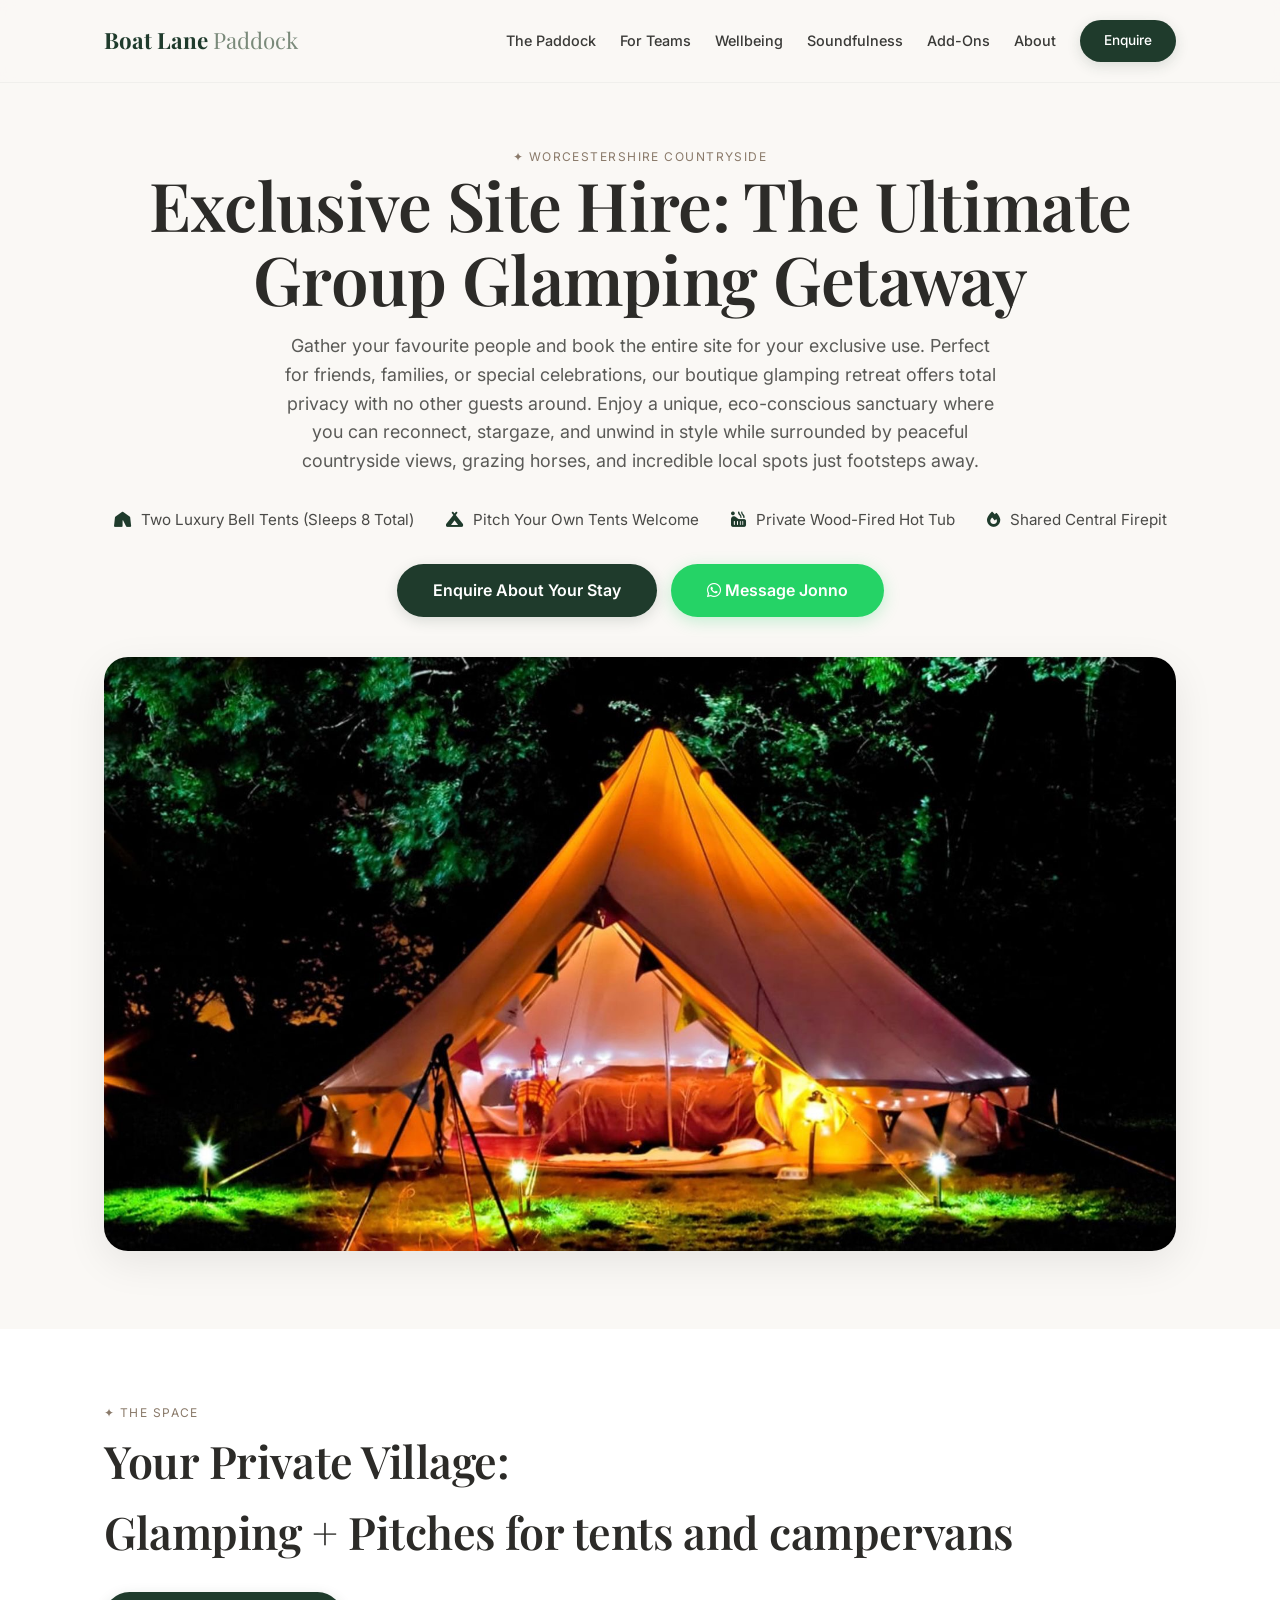
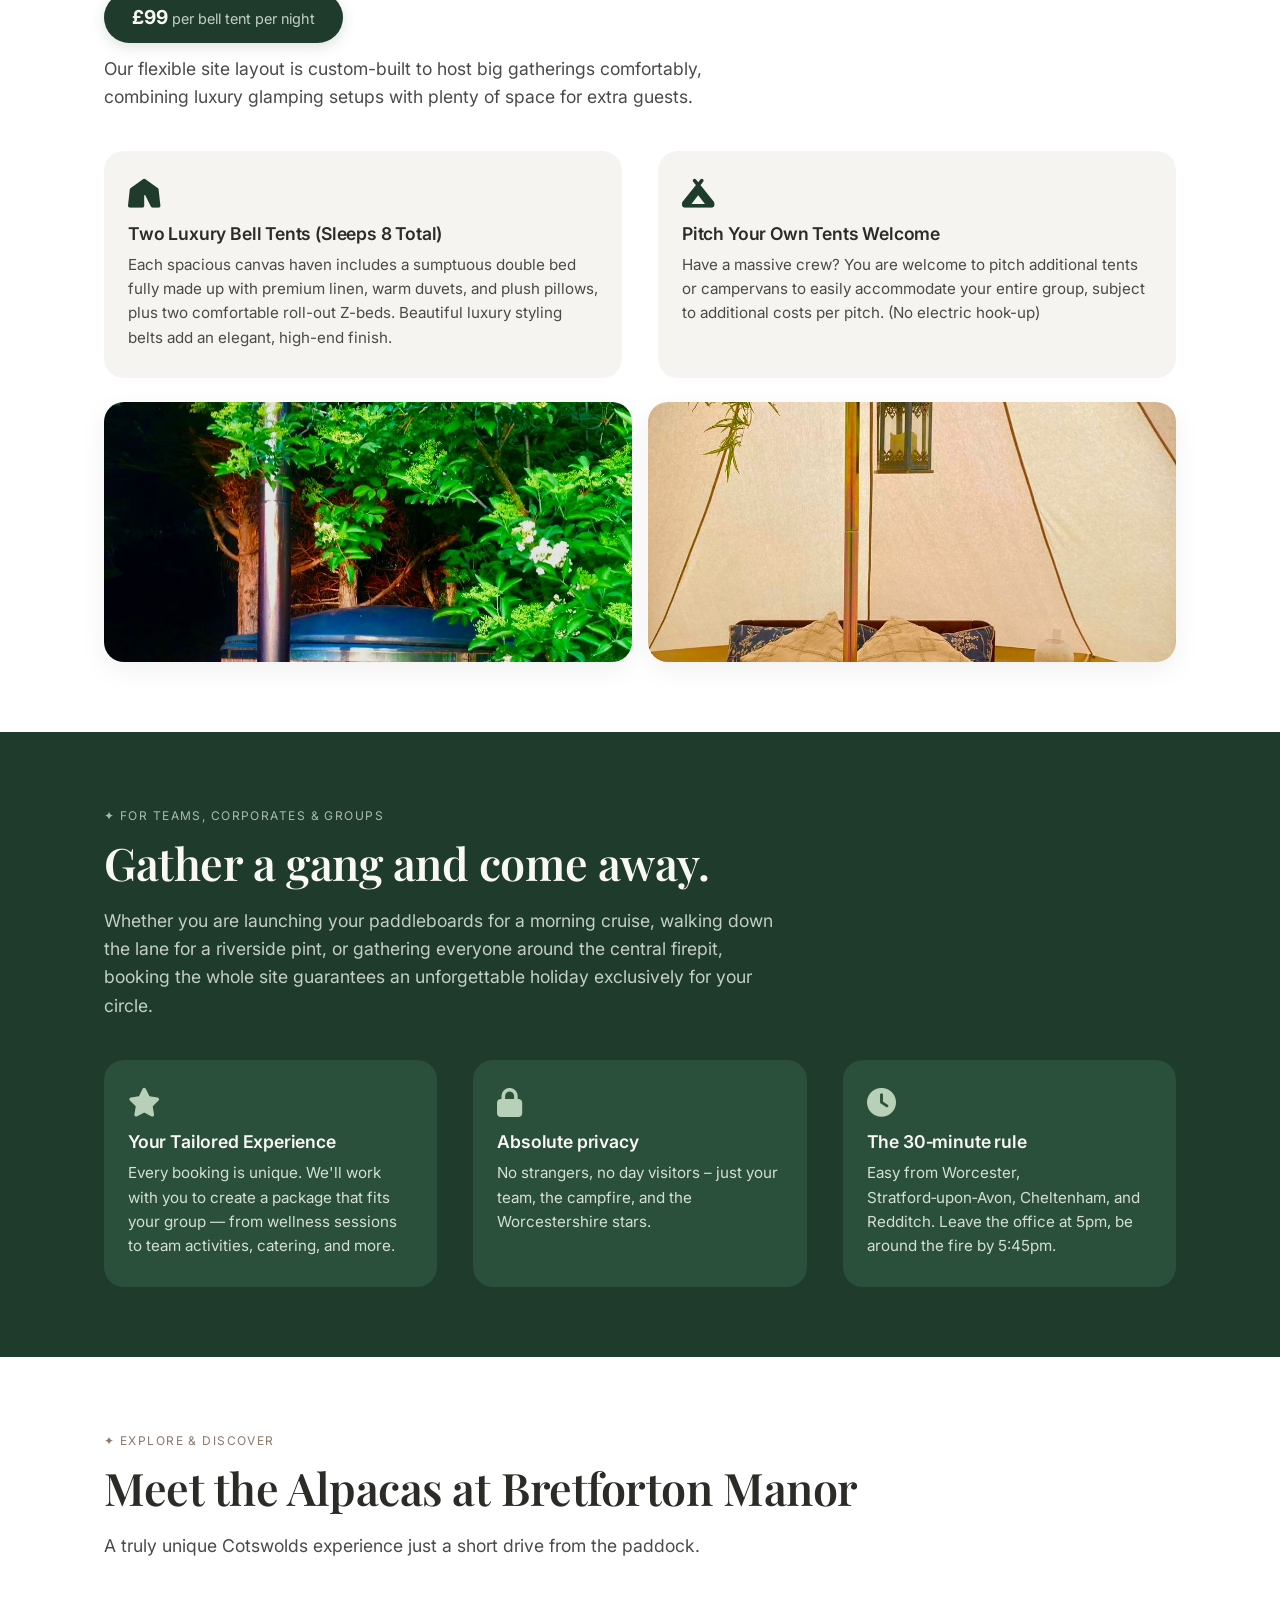
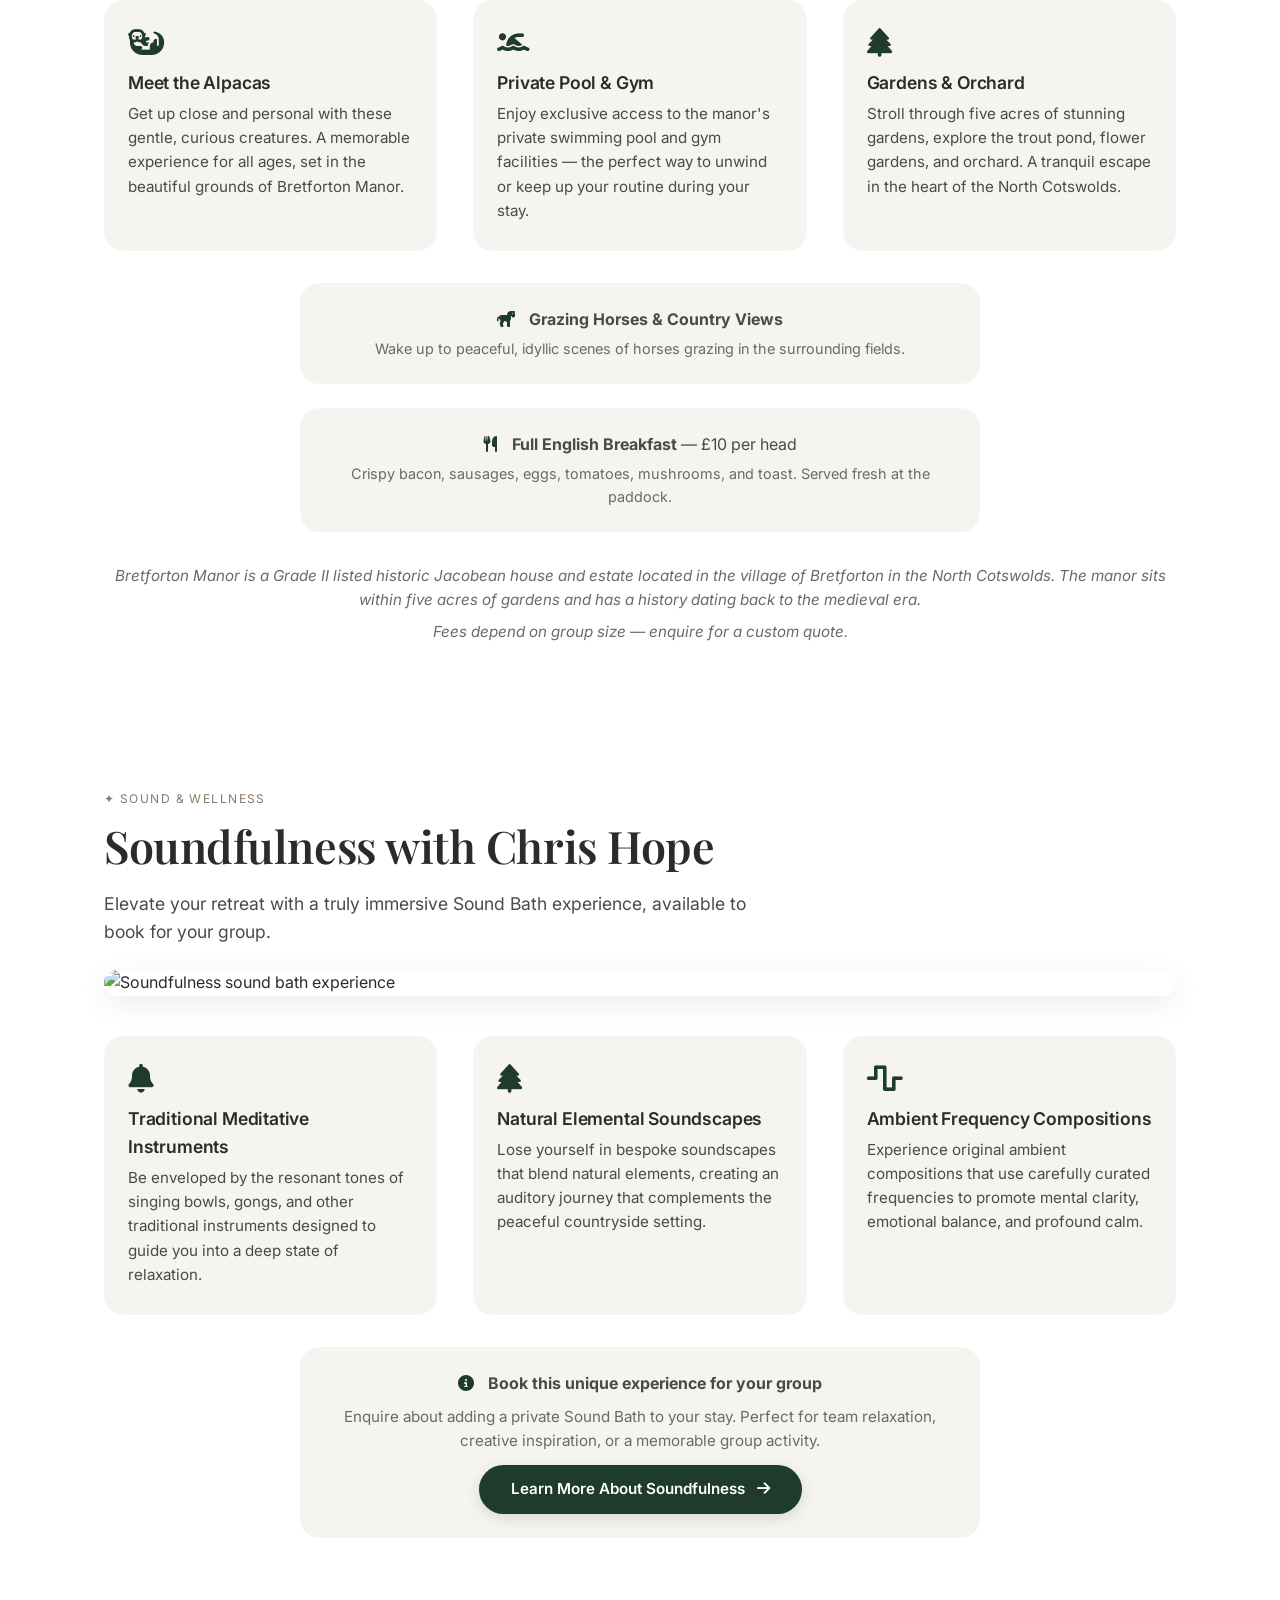
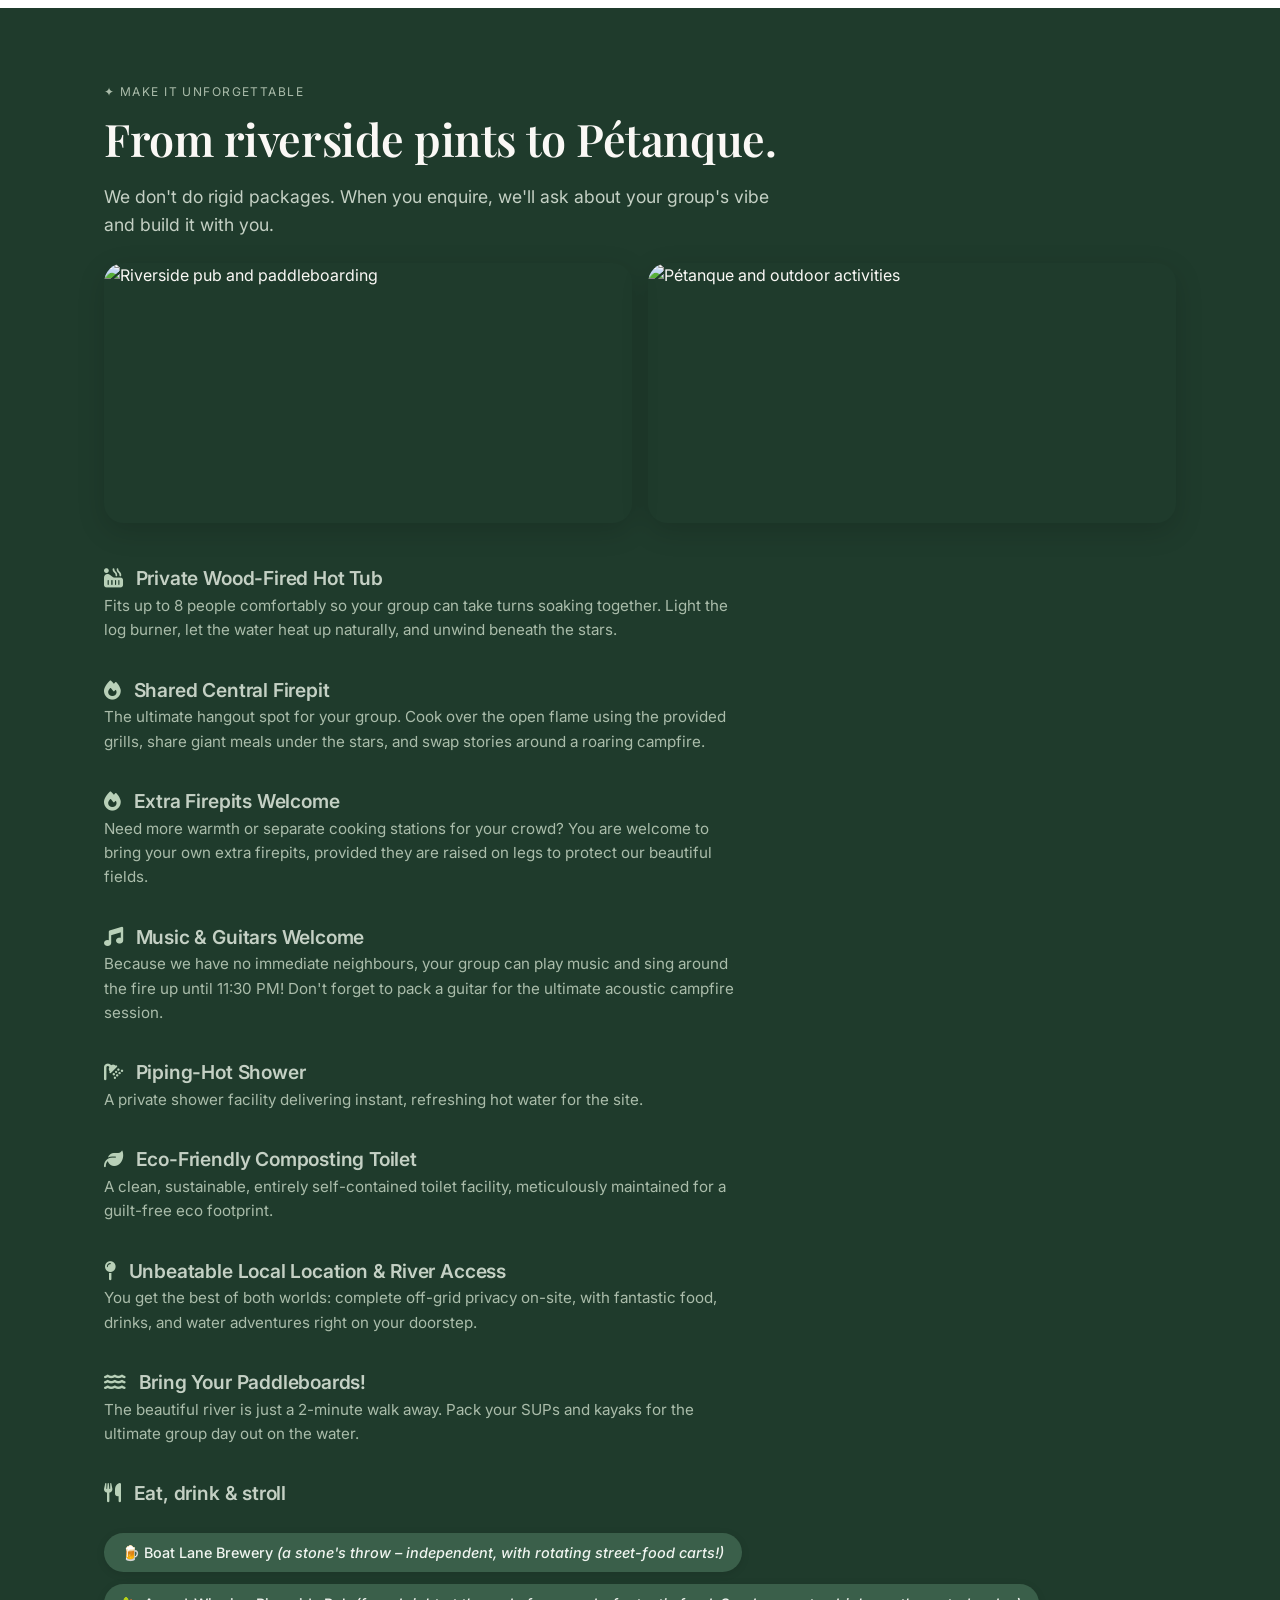
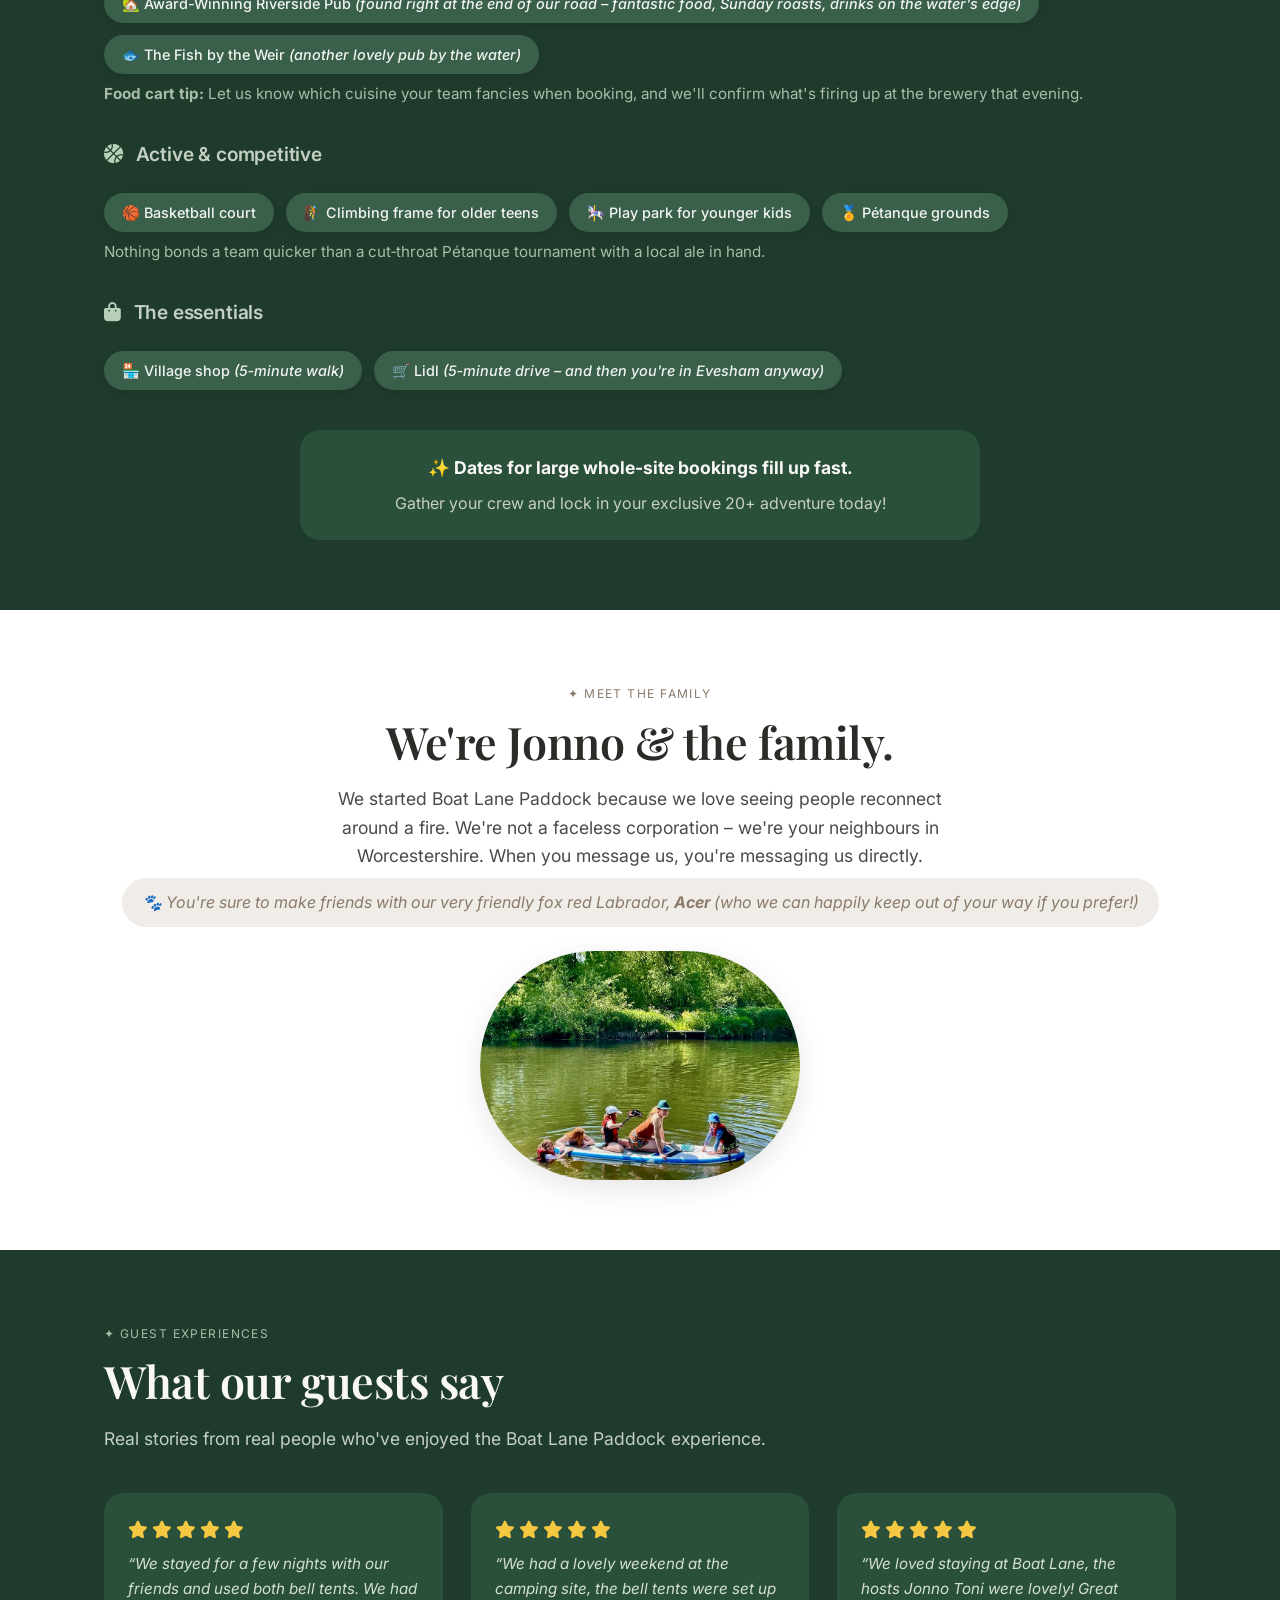
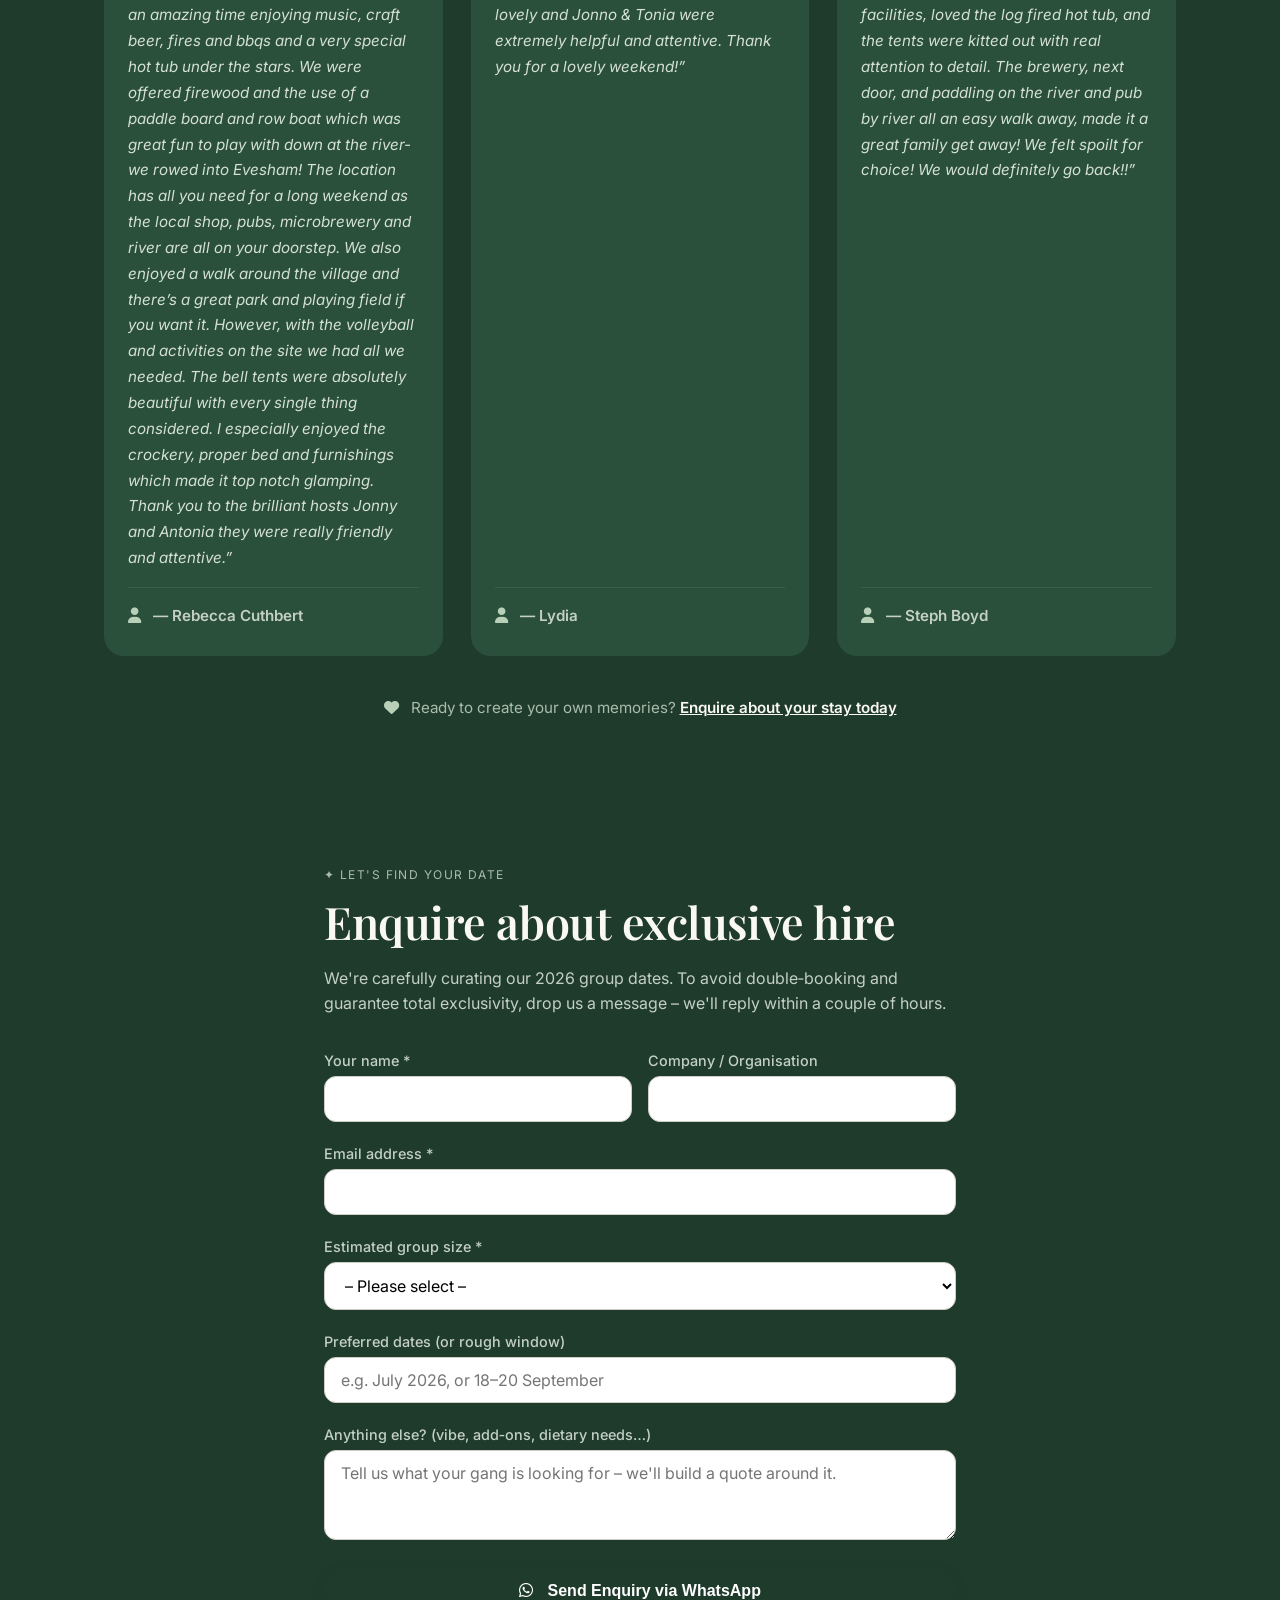
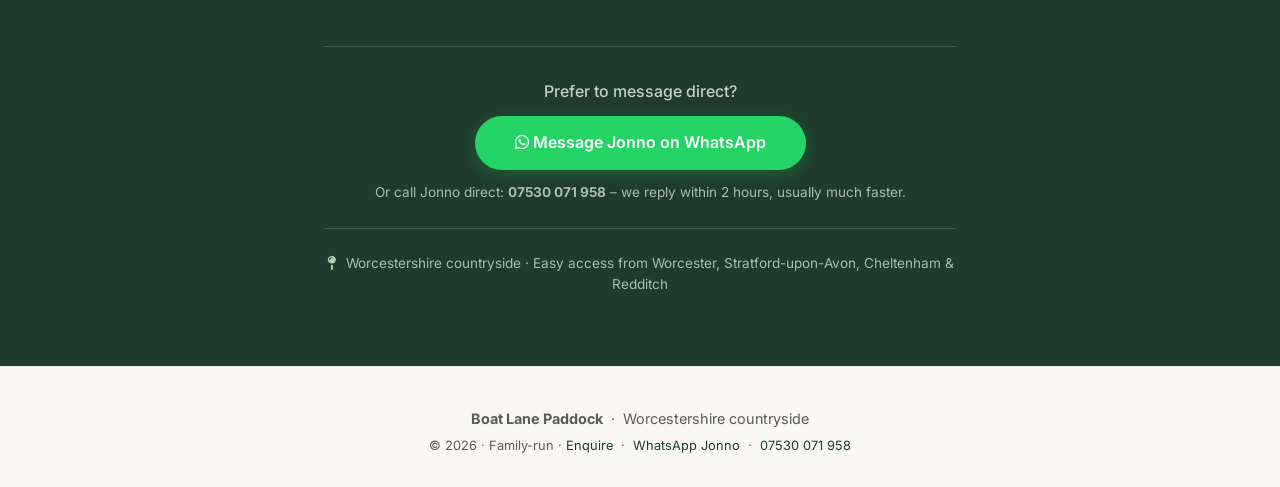
==== commit d5fec812: "Update index.html" ====
--- a/boat lane paddock/index.html
+++ b/boat lane paddock/index.html
@@ -1176,7 +1176,7 @@
                     <div style="margin-top:16px; padding-top:16px; border-top:1px solid rgba(255,255,255,0.08);">
                         <p style="color:#c4d0c4; font-weight:600; font-size:0.95rem;">
                             <i class="fas fa-user" style="color:#b8d0b8; margin-right:8px;"></i>
-                            <span id="reviewer1">— Guest</span>
+                            <span id="reviewer1">— Rebecca Cuthbert</span>
                         </p>
                     </div>
                 </div>
@@ -1196,7 +1196,7 @@
                     <div style="margin-top:16px; padding-top:16px; border-top:1px solid rgba(255,255,255,0.08);">
                         <p style="color:#c4d0c4; font-weight:600; font-size:0.95rem;">
                             <i class="fas fa-user" style="color:#b8d0b8; margin-right:8px;"></i>
-                            <span id="reviewer2">— Guest</span>
+                            <span id="reviewer2">— Lydia</span>
                         </p>
                     </div>
                 </div>
@@ -1216,7 +1216,7 @@
                     <div style="margin-top:16px; padding-top:16px; border-top:1px solid rgba(255,255,255,0.08);">
                         <p style="color:#c4d0c4; font-weight:600; font-size:0.95rem;">
                             <i class="fas fa-user" style="color:#b8d0b8; margin-right:8px;"></i>
-                            <span id="reviewer3">— Guest</span>
+                            <span id="reviewer3">— Steph Boyd</span>
                         </p>
                     </div>
                 </div>
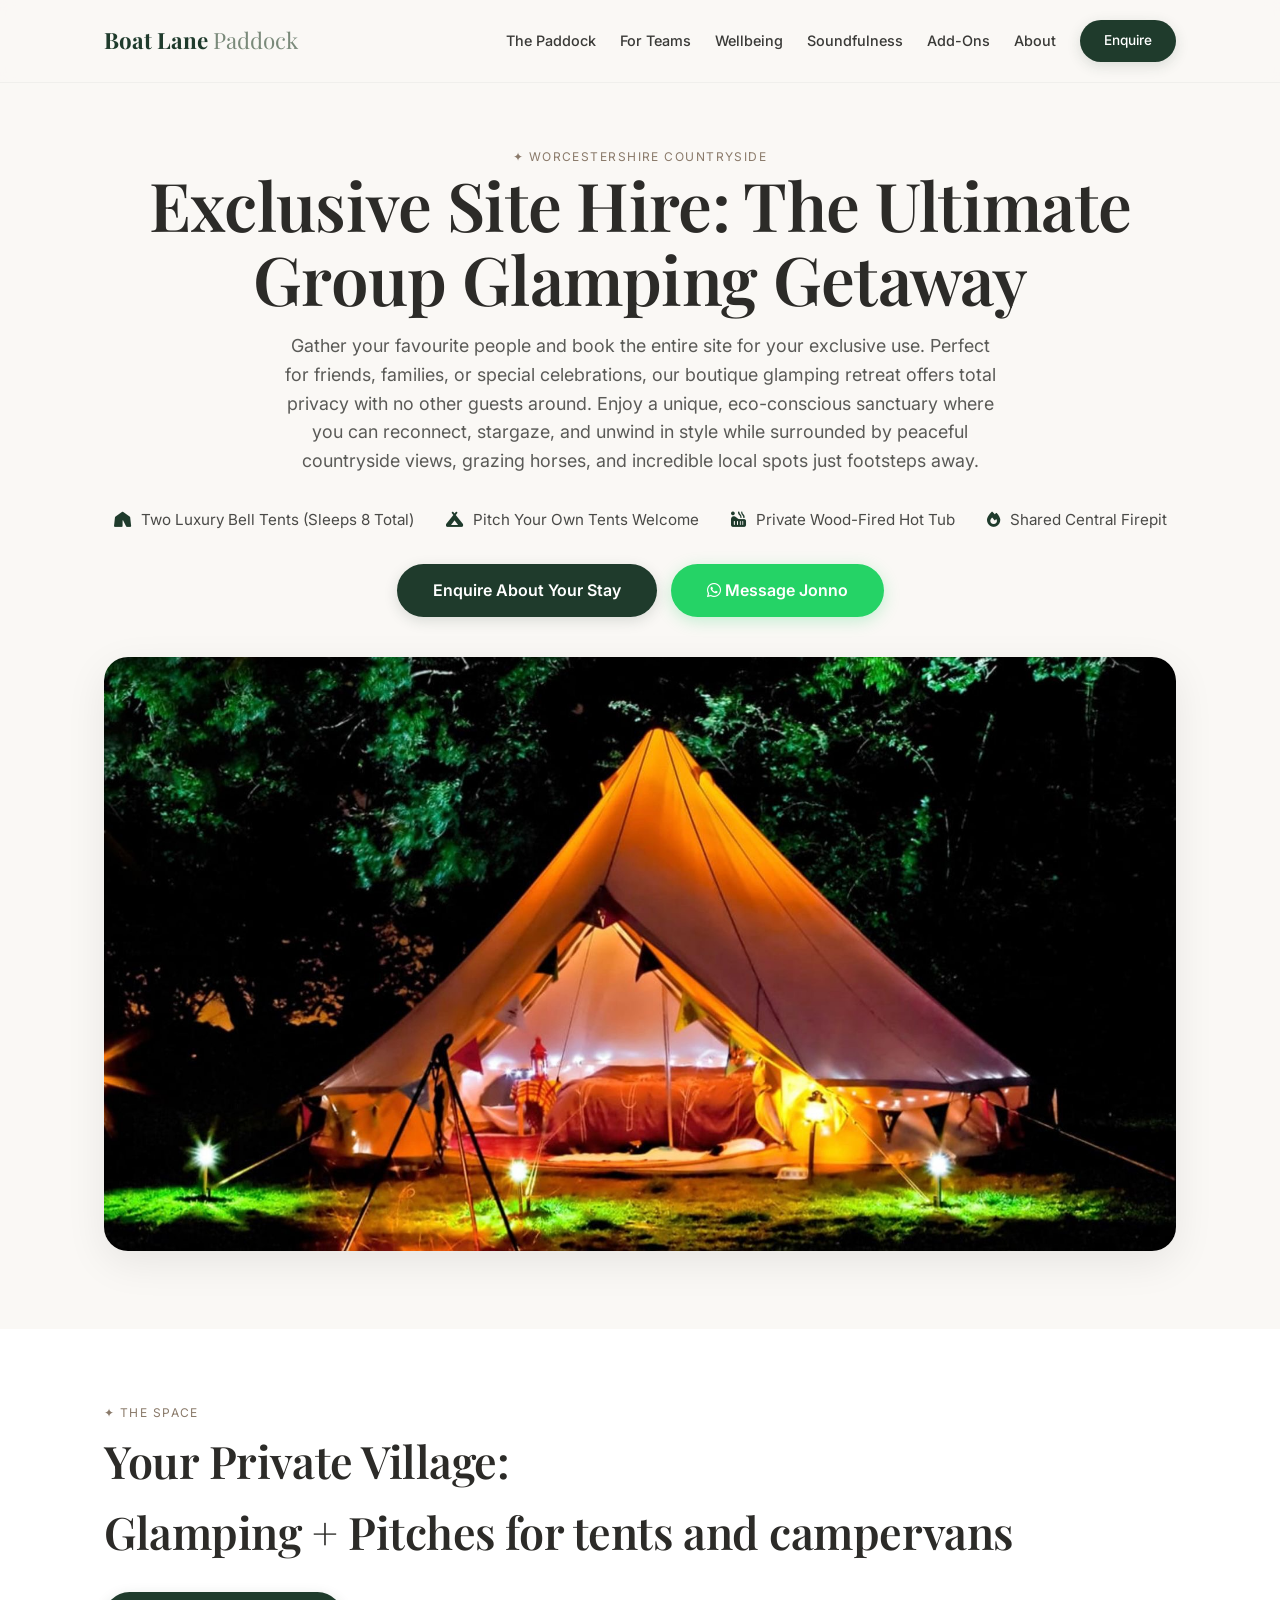
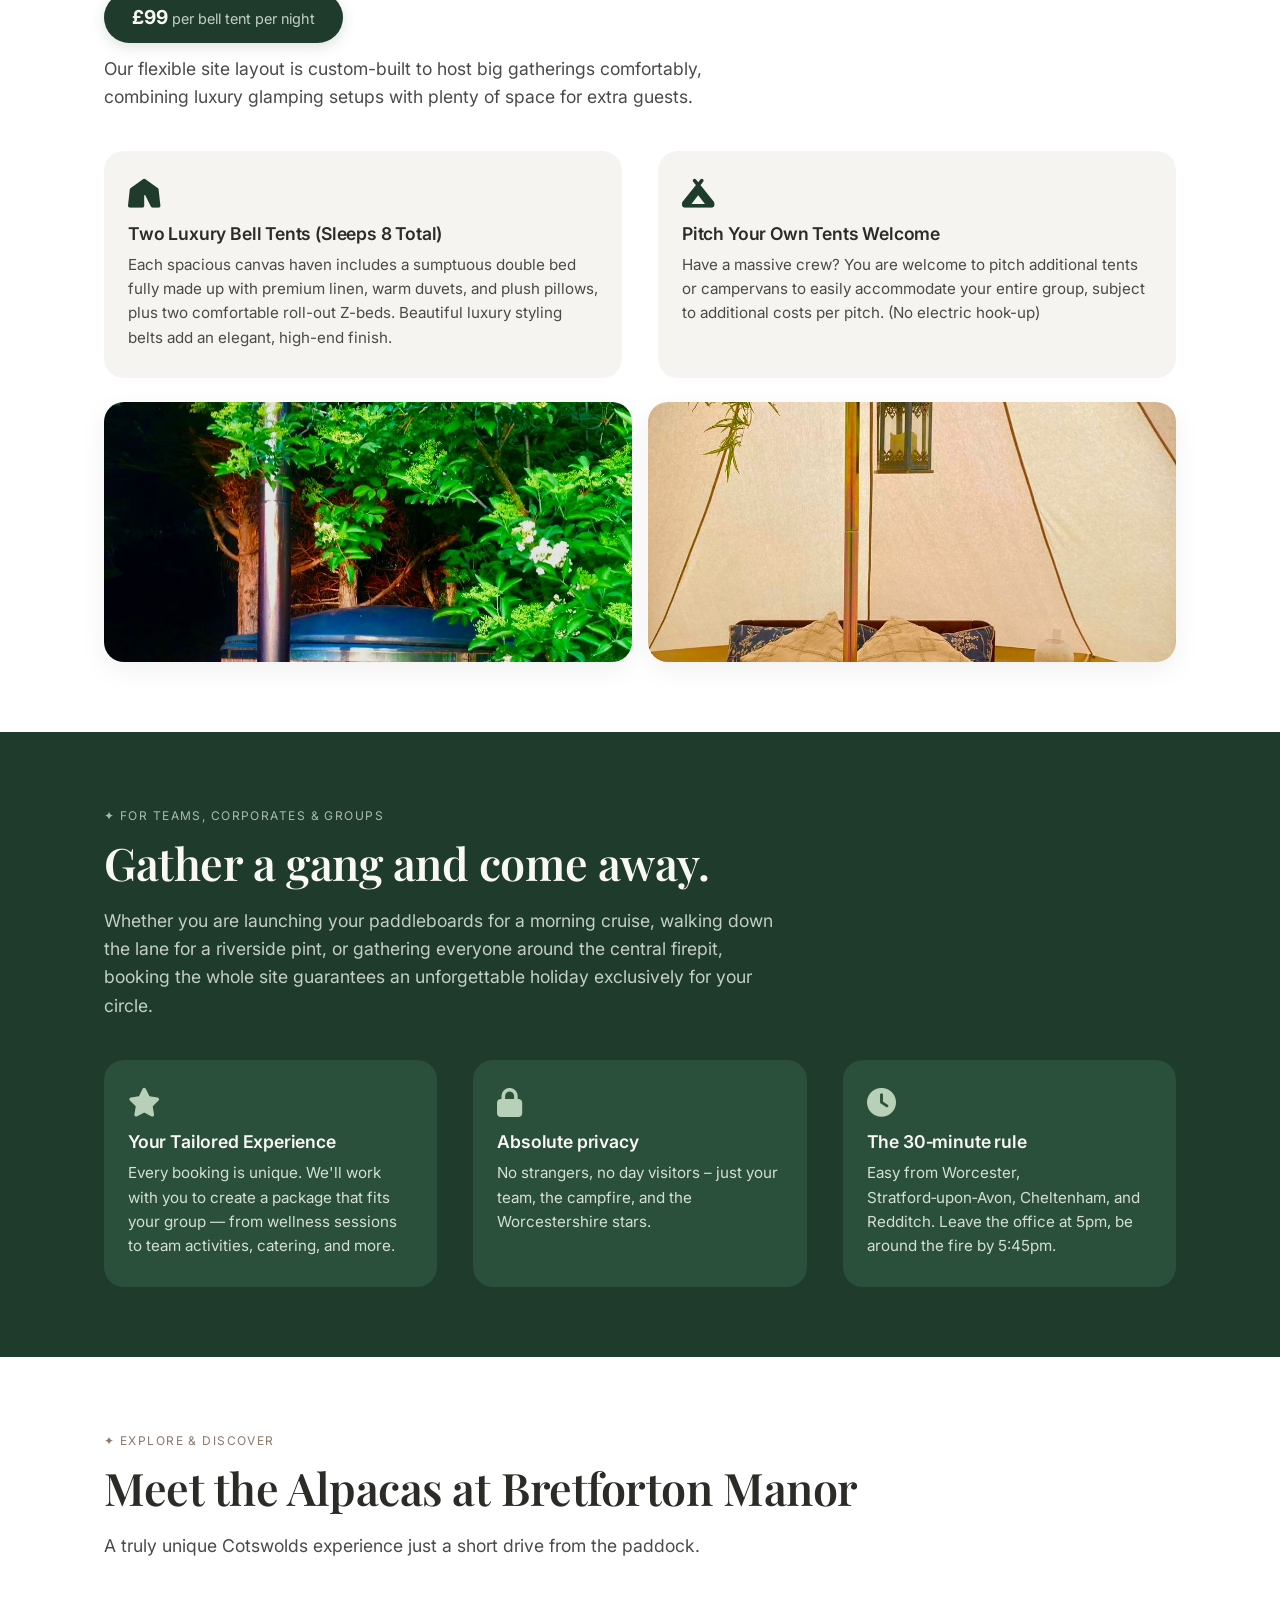
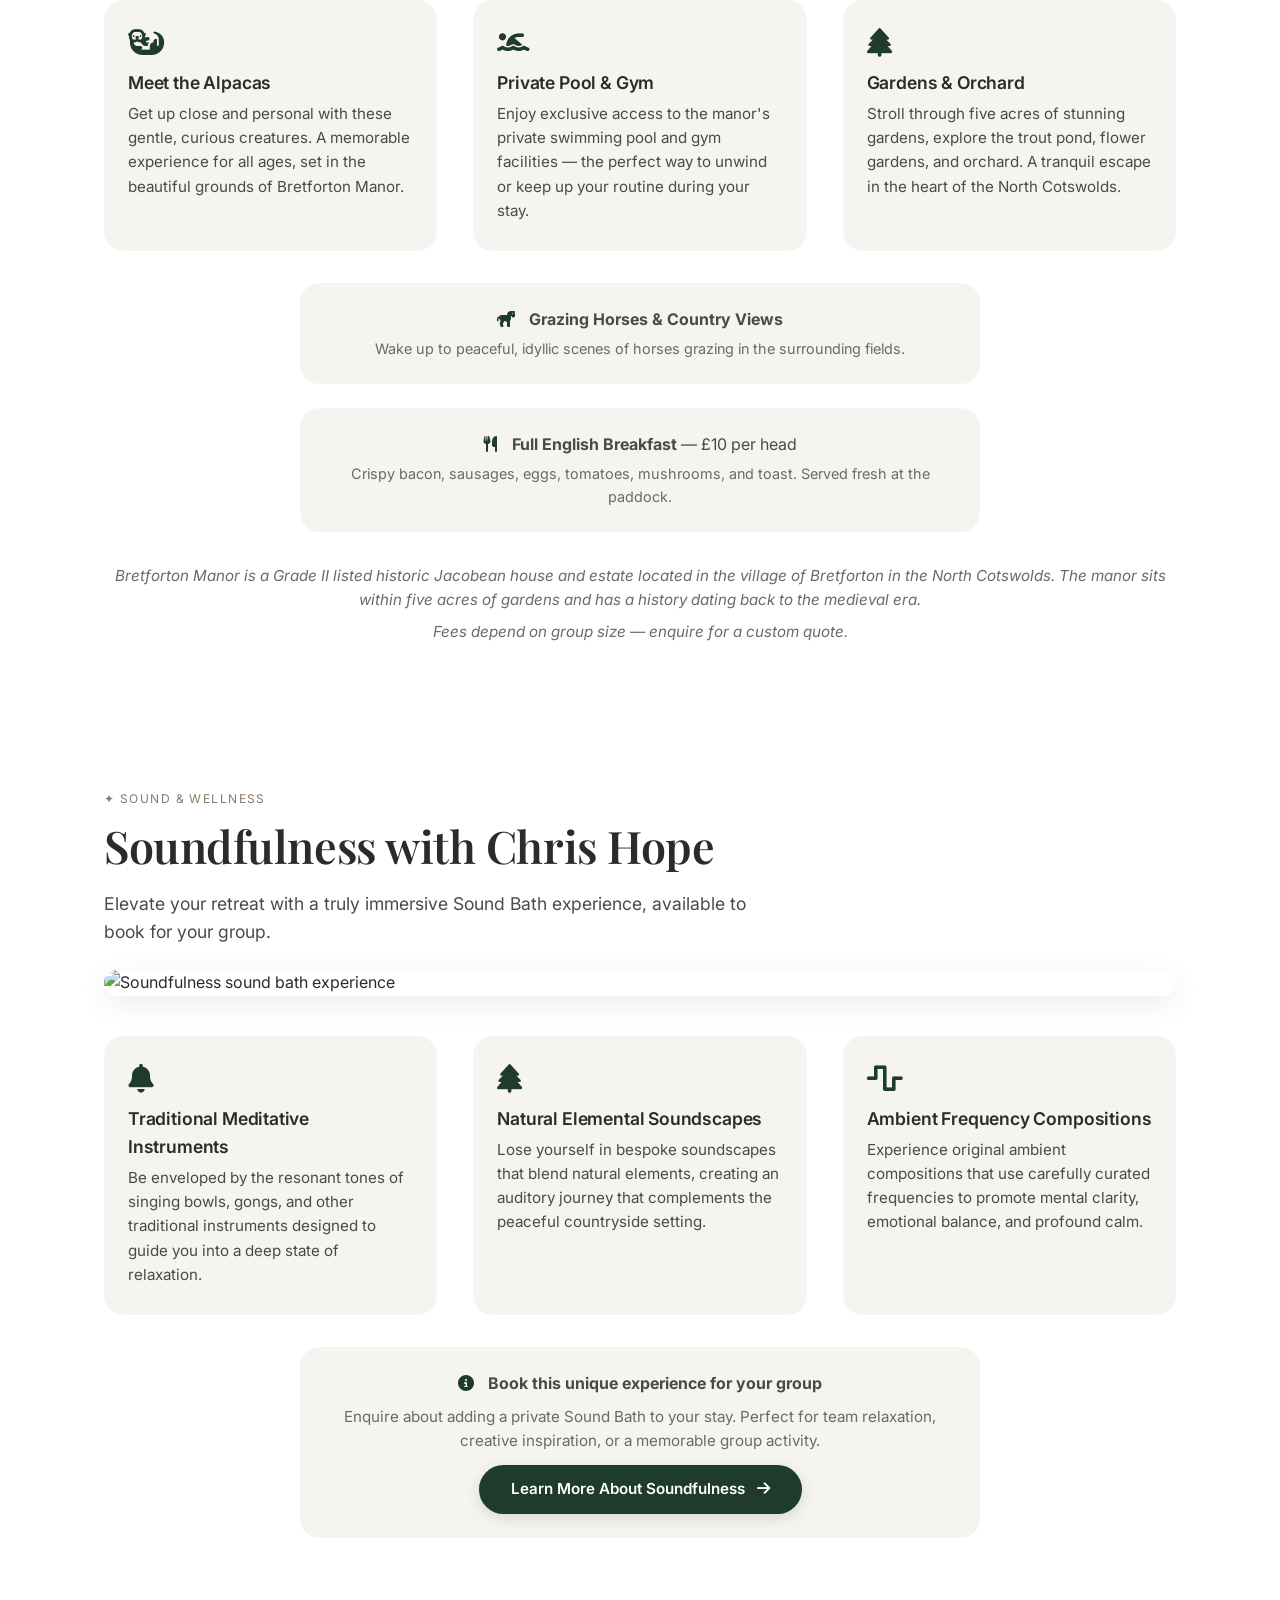
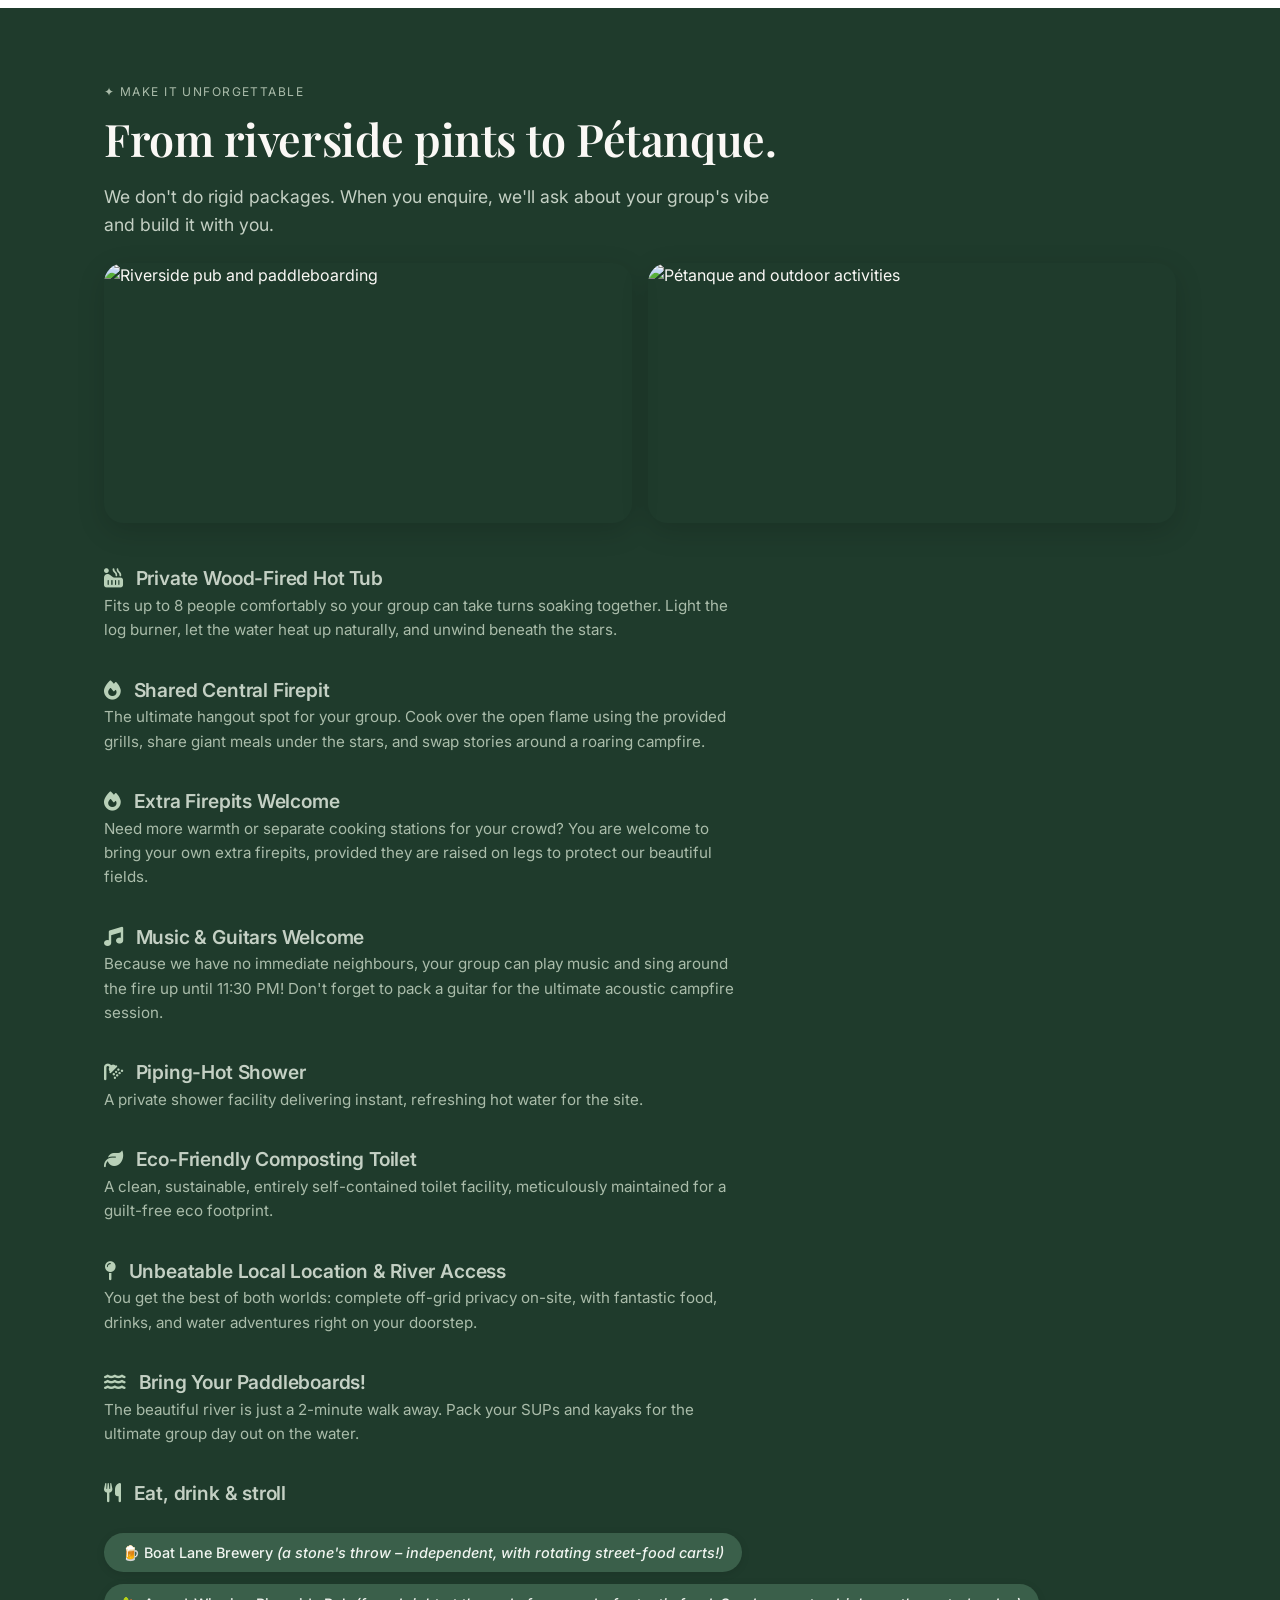
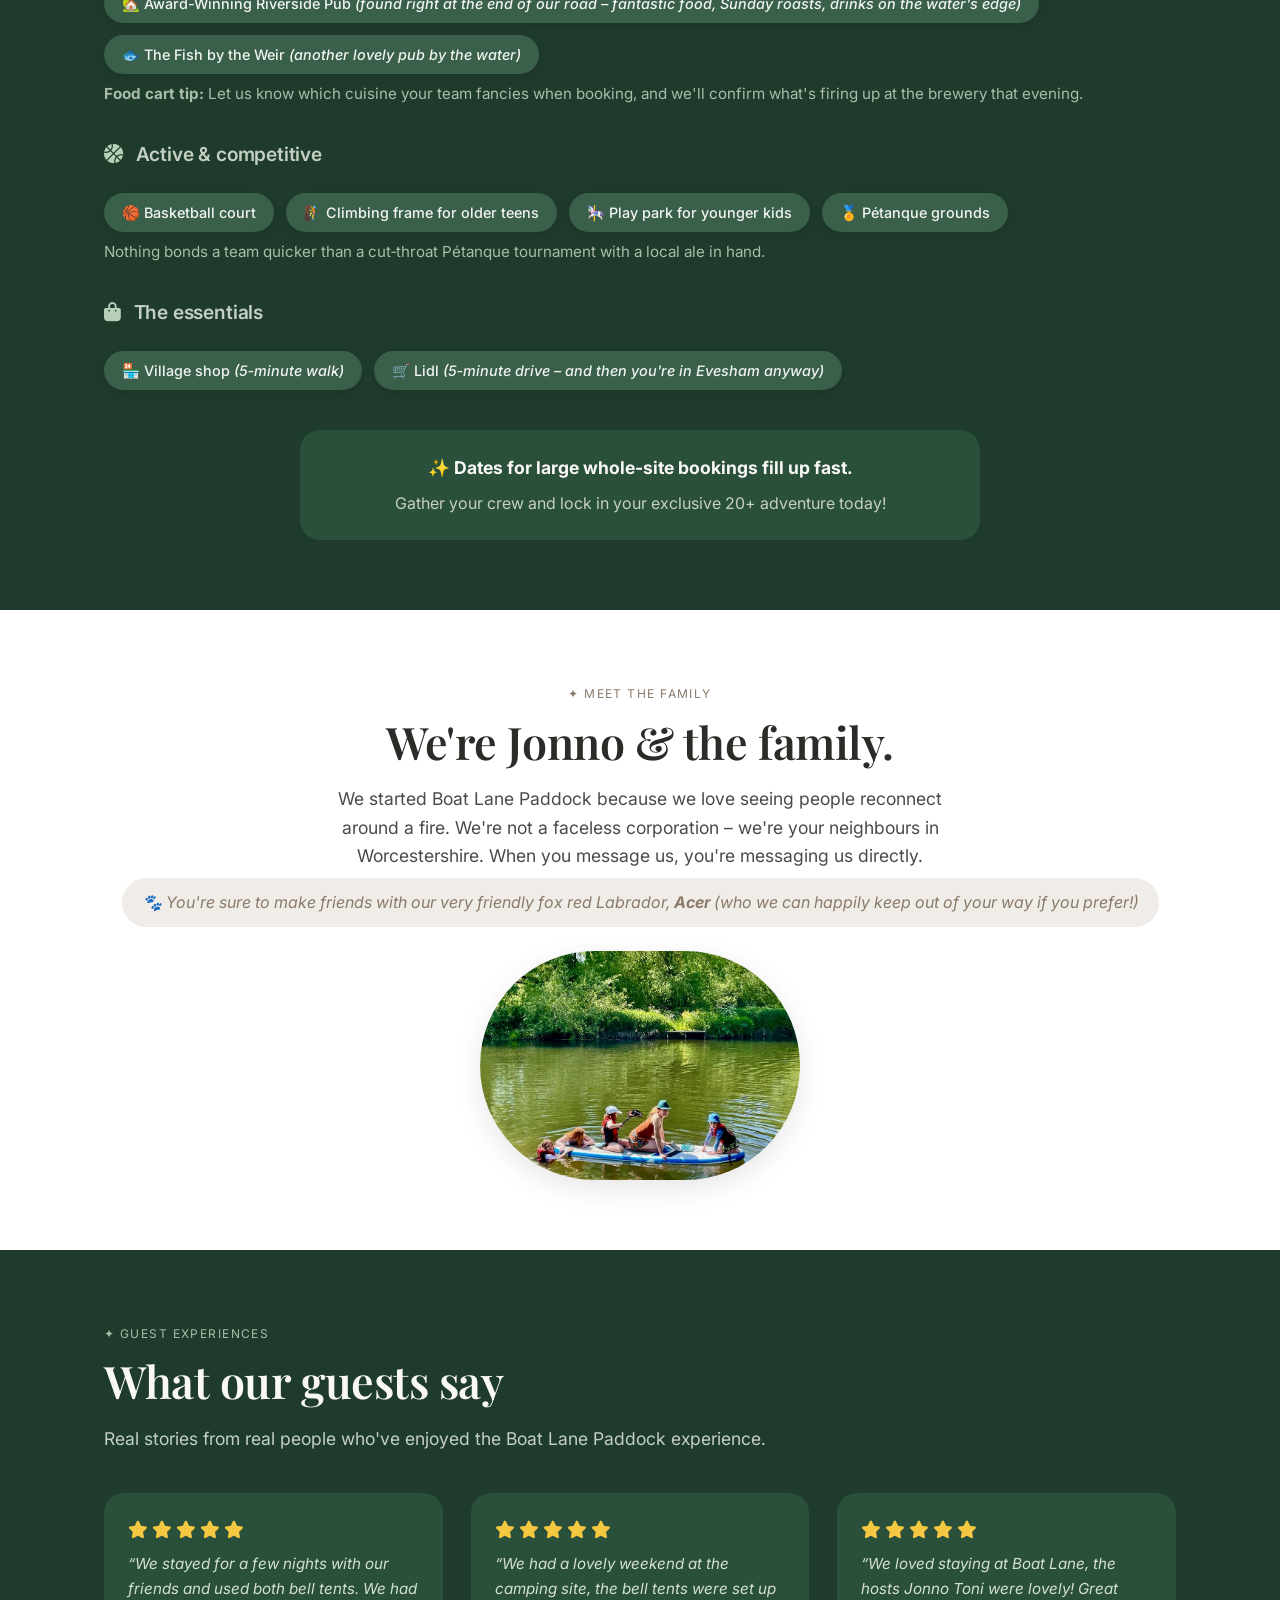
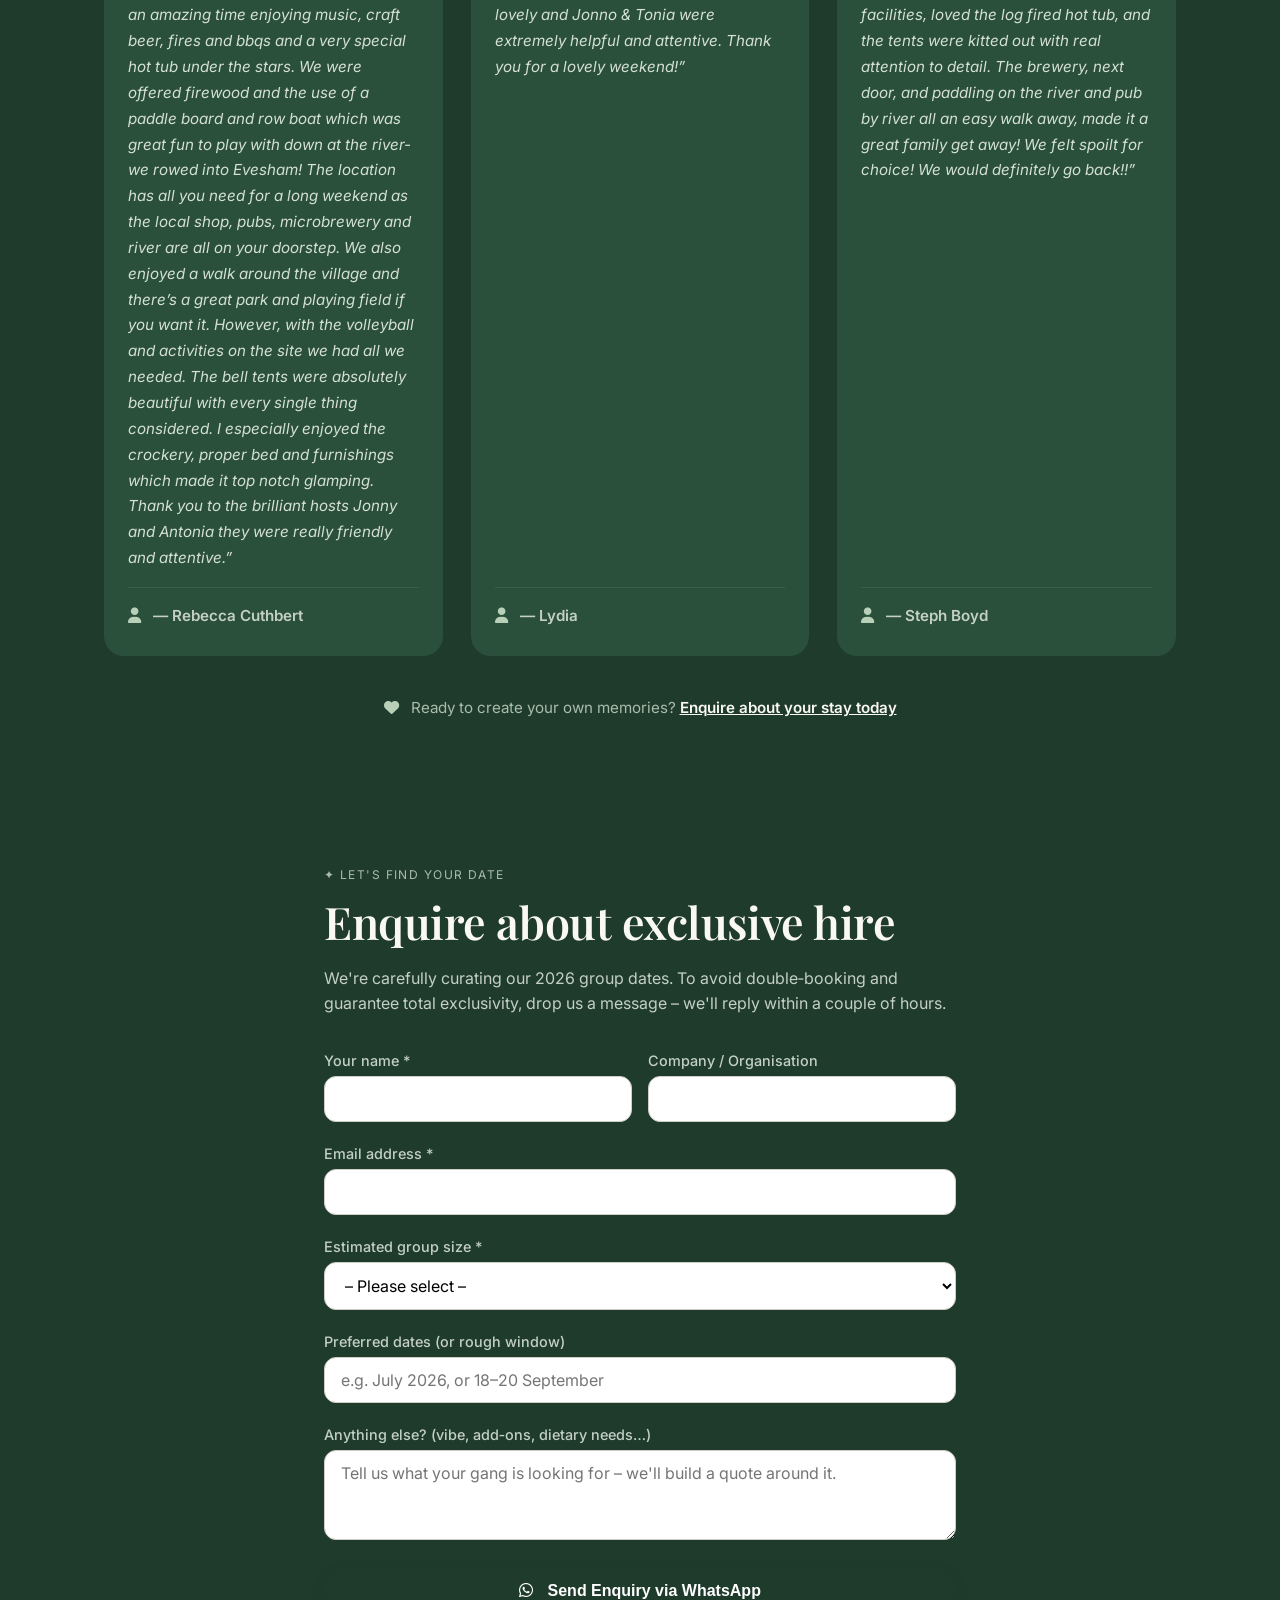
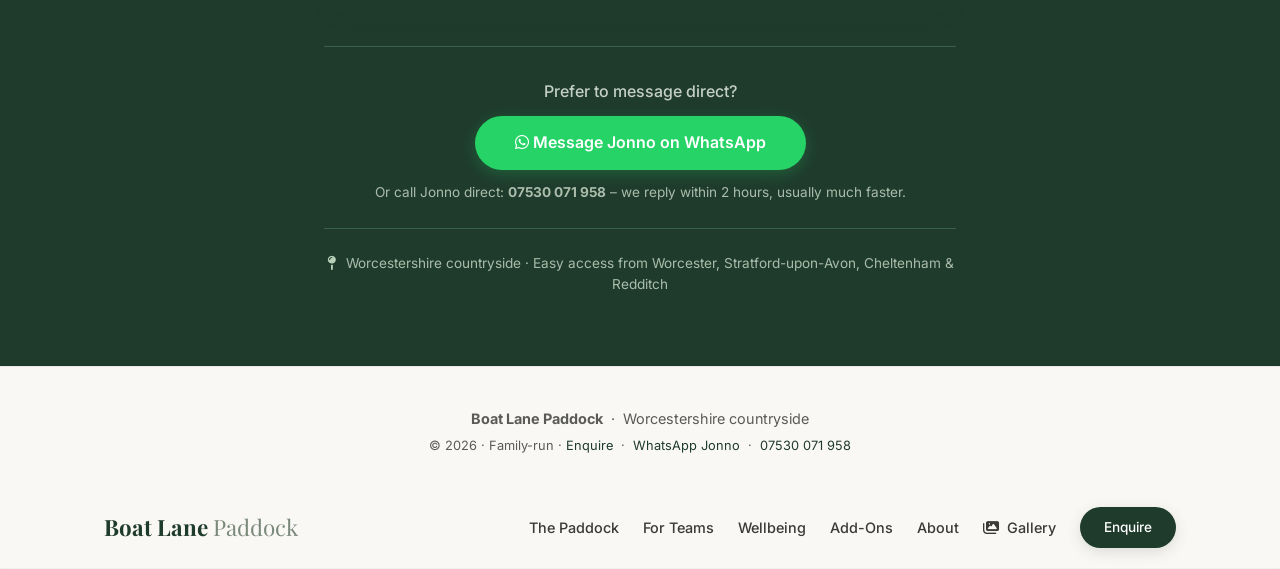
==== commit c29759dc: "Update index.html" ====
--- a/boat lane paddock/index.html
+++ b/boat lane paddock/index.html
@@ -1,3 +1,4 @@
+
 <!DOCTYPE html>
 <html lang="en">
 <head>
@@ -1318,6 +1319,24 @@
         </div>
     </footer>
 
+<!-- ===== HEADER ===== -->
+    <header>
+        <div class="container nav-inner">
+            <a href="#" class="logo">Boat Lane <span>Paddock</span></a>
+            <div class="nav-links">
+                <a href="#paddock">The Paddock</a>
+                <a href="#teams">For Teams</a>
+                <a href="#wellbeing">Wellbeing</a>
+                <a href="#addons">Add-Ons</a>
+                <a href="#about">About</a>
+                <a href="#" onclick="openGallery(0); return false;" style="cursor:pointer;">
+                    <i class="fas fa-images" style="margin-right:4px;"></i> Gallery
+                </a>
+                <a href="#contact" class="btn btn-primary" style="padding:10px 24px; font-size:0.85rem; color:#ffffff !important;">Enquire</a>
+            </div>
+        </div>
+    </header>
+
     <!-- ===== GALLERY HTML ===== -->
     <div class="gallery-overlay" id="galleryOverlay">
         <button class="gallery-close" onclick="closeGallery()">✕</button>
@@ -1549,4 +1568,4 @@
     </script>
 
 </body>
-</html>
+</html>
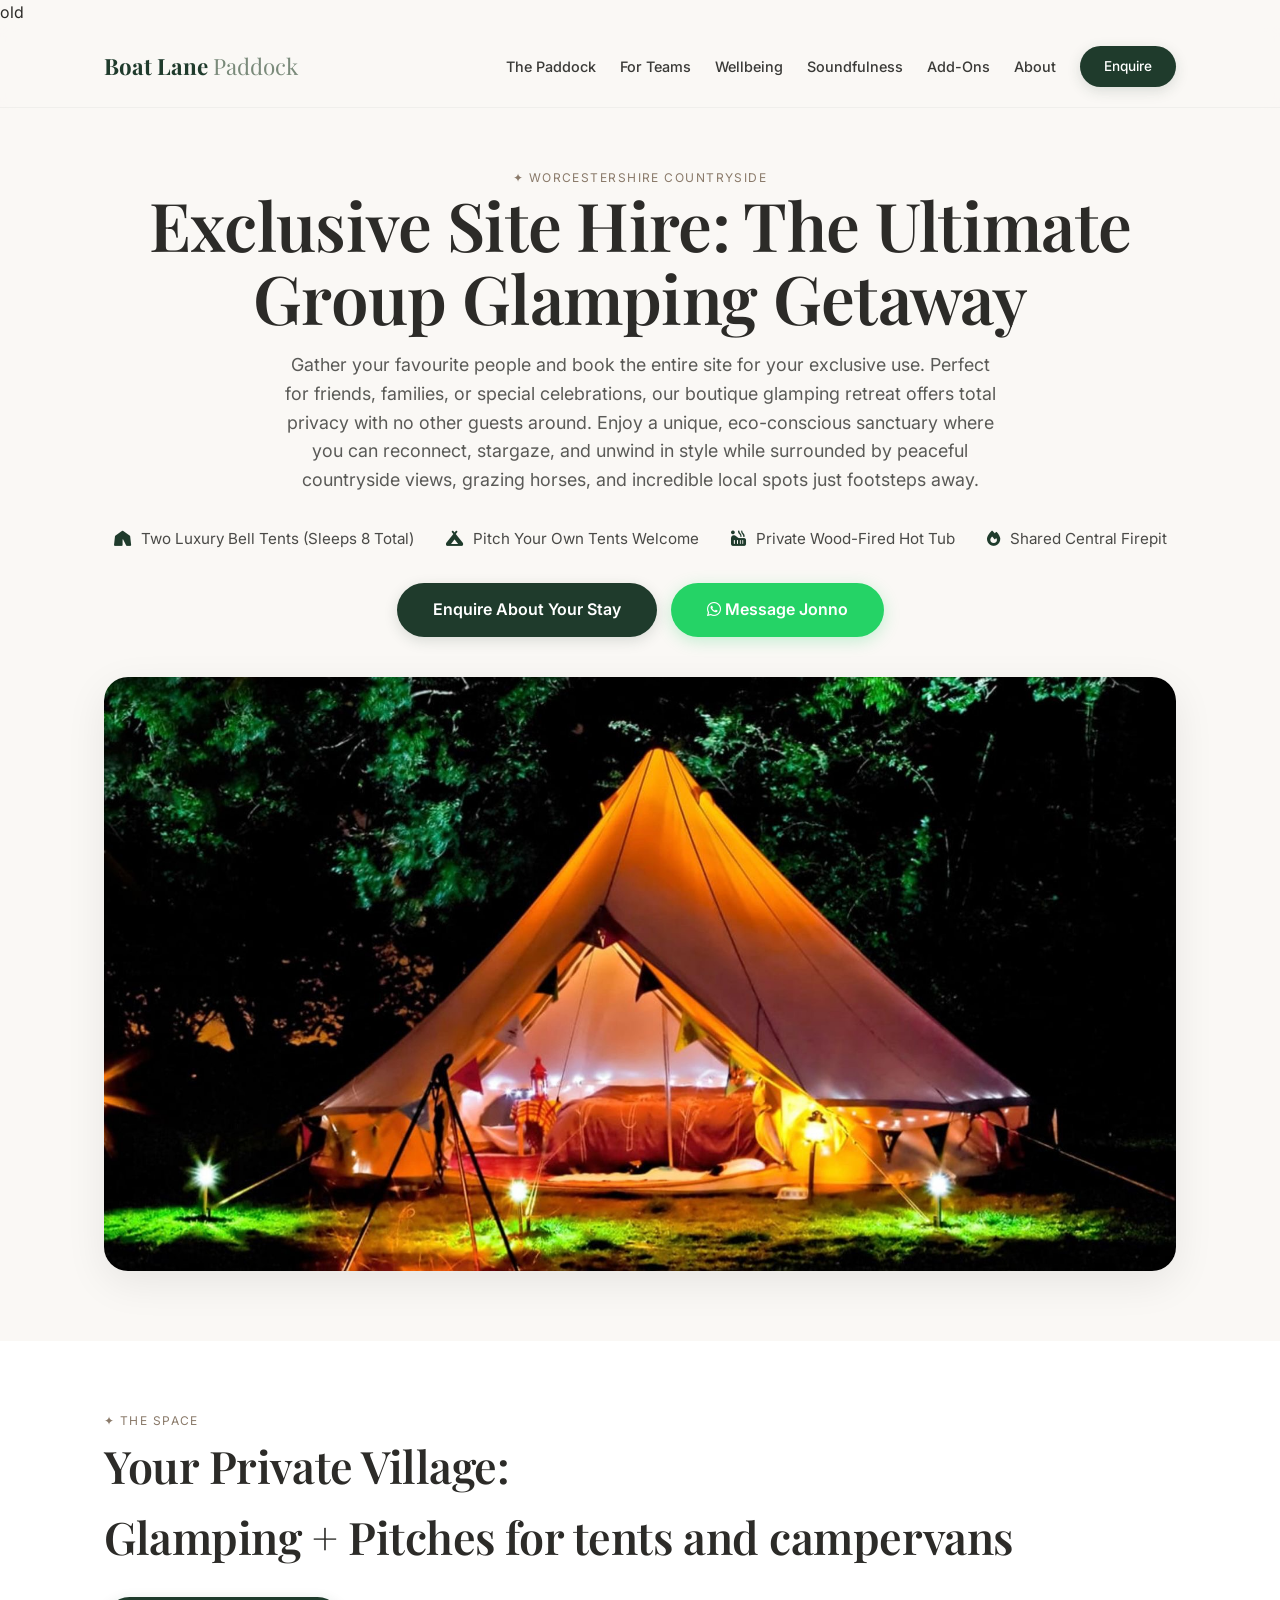
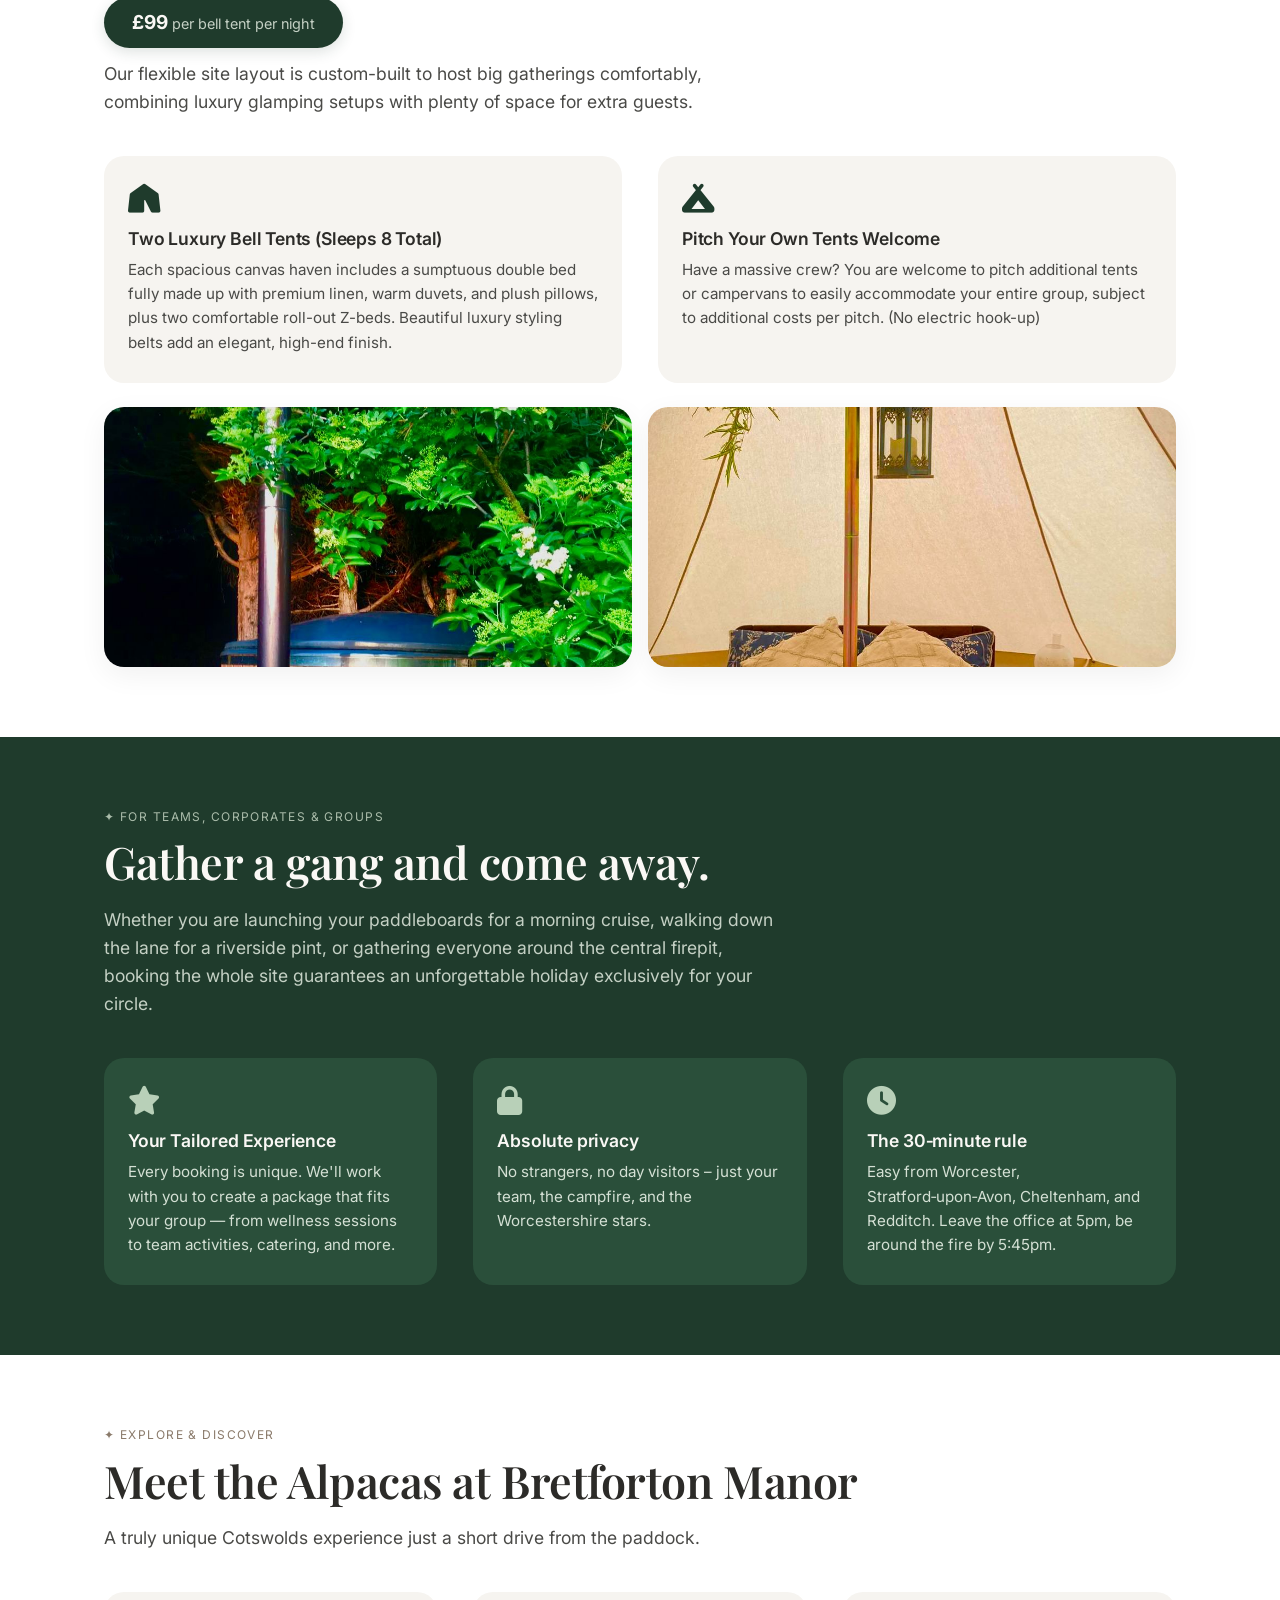
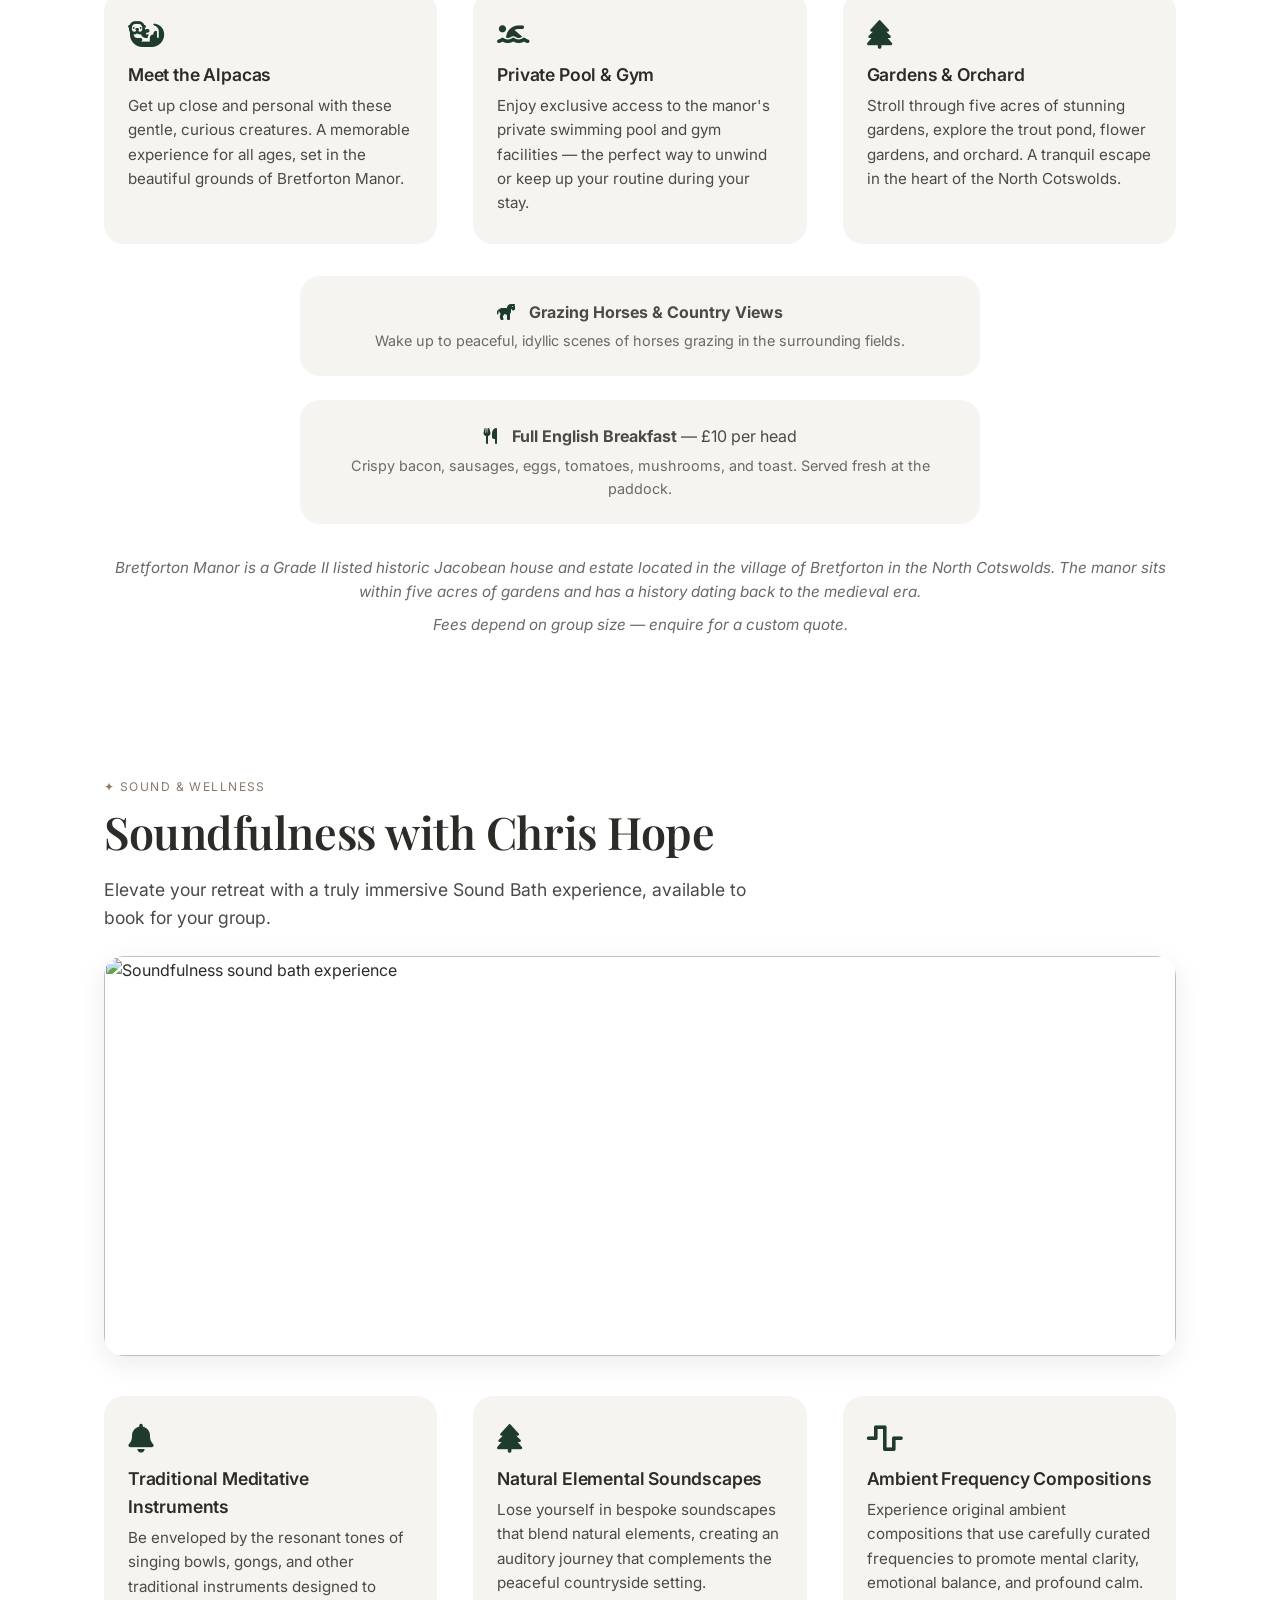
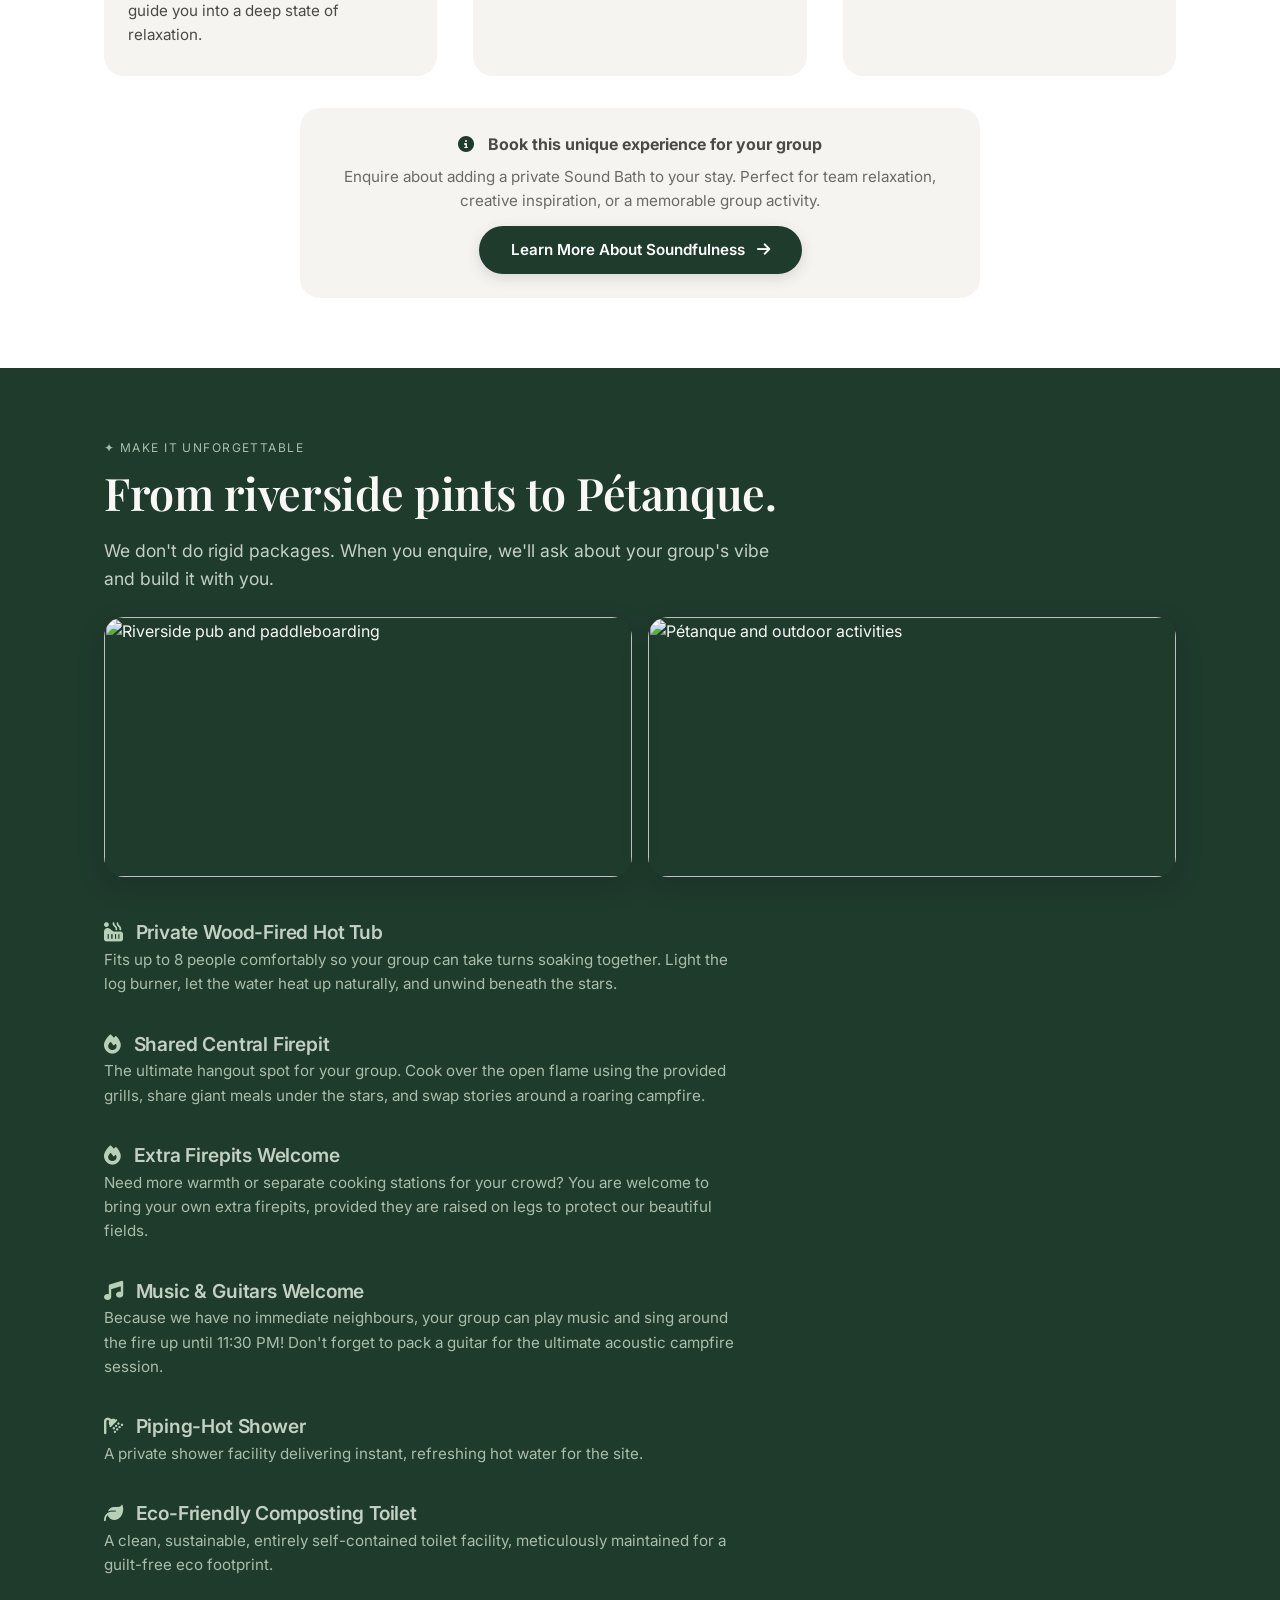
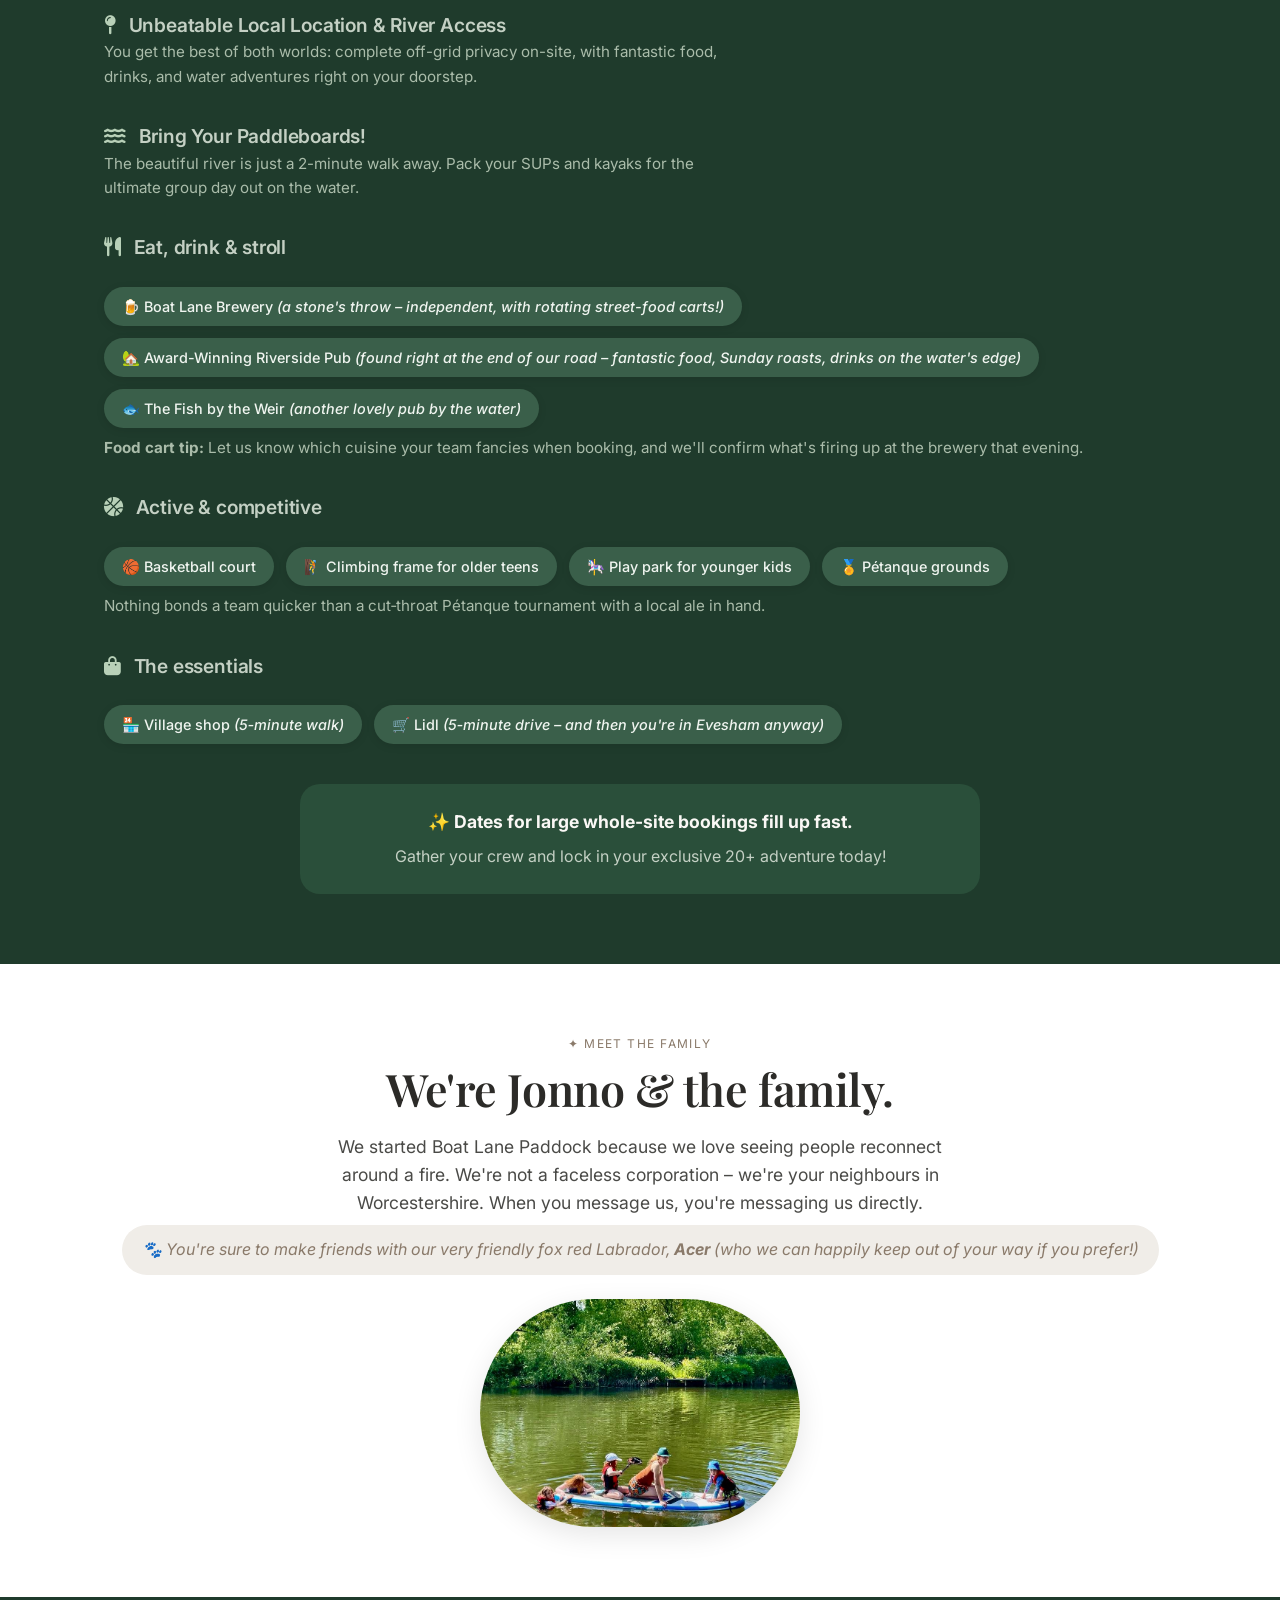
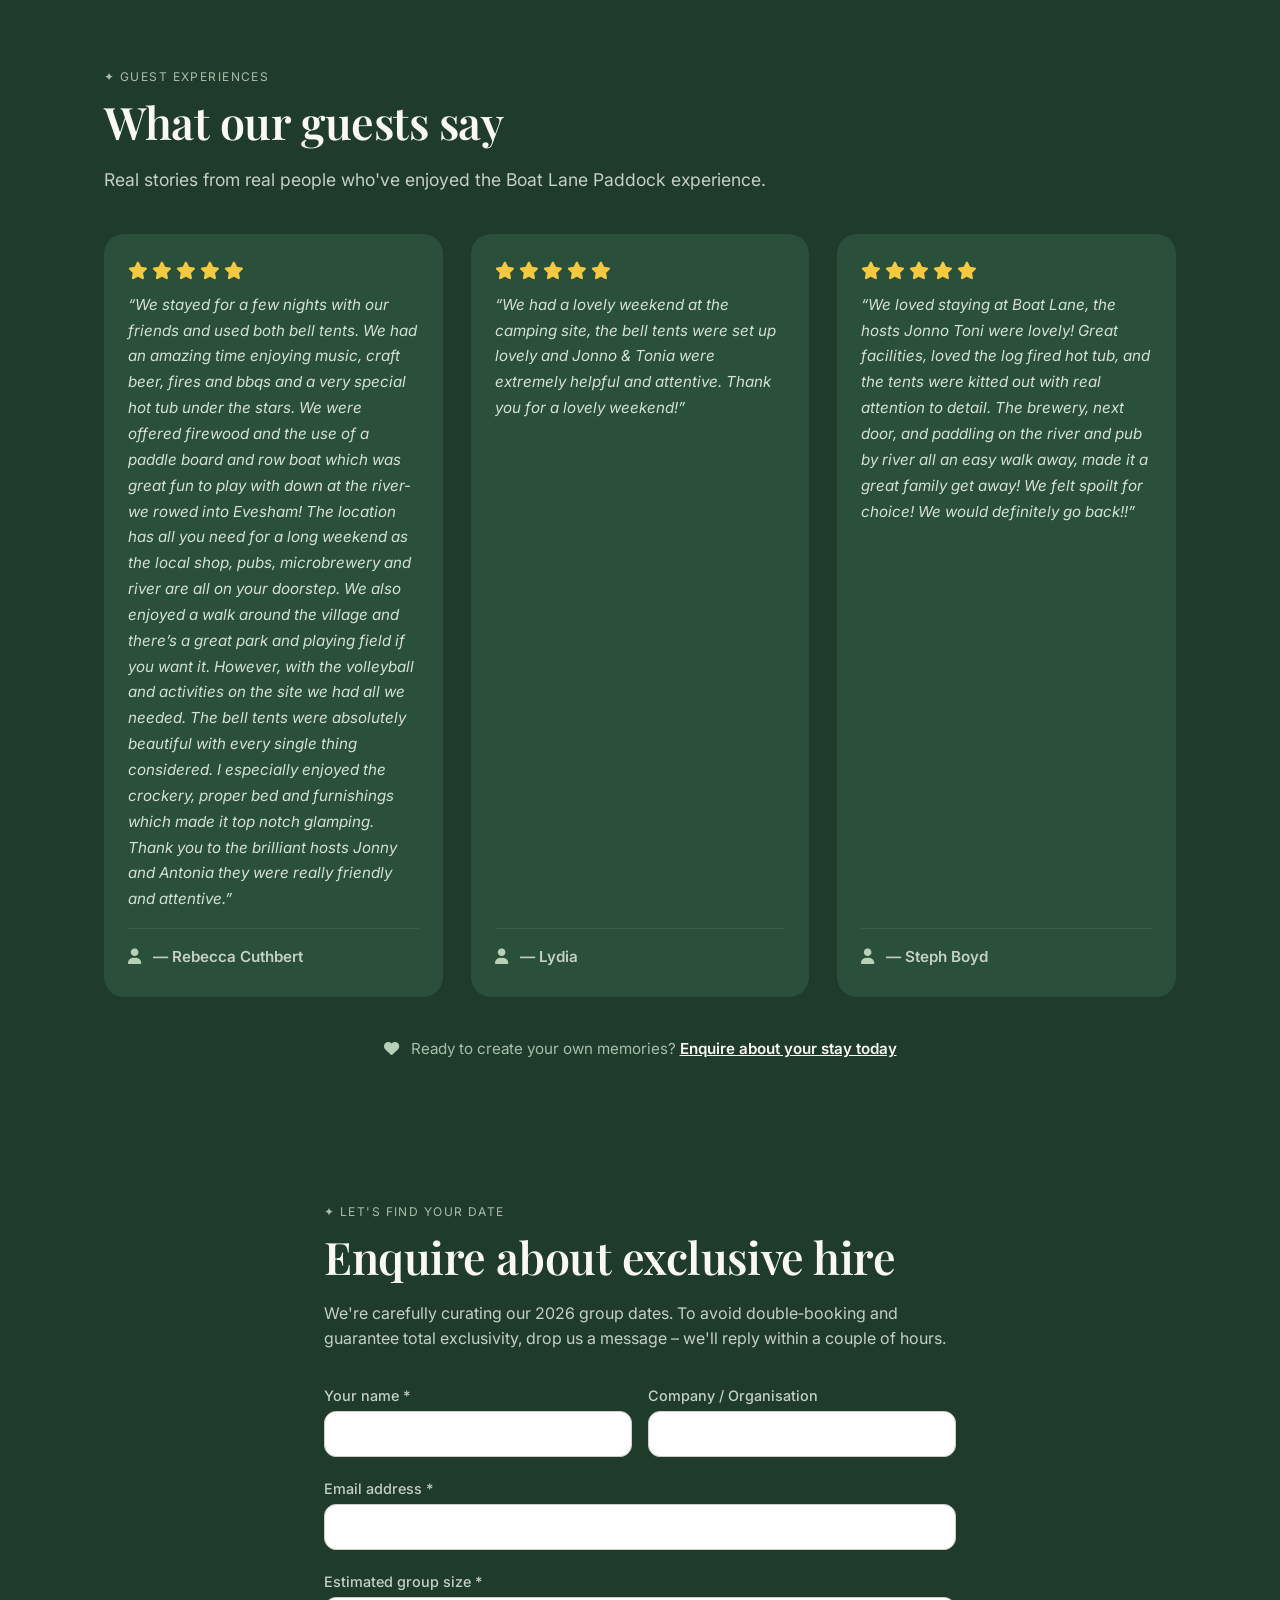
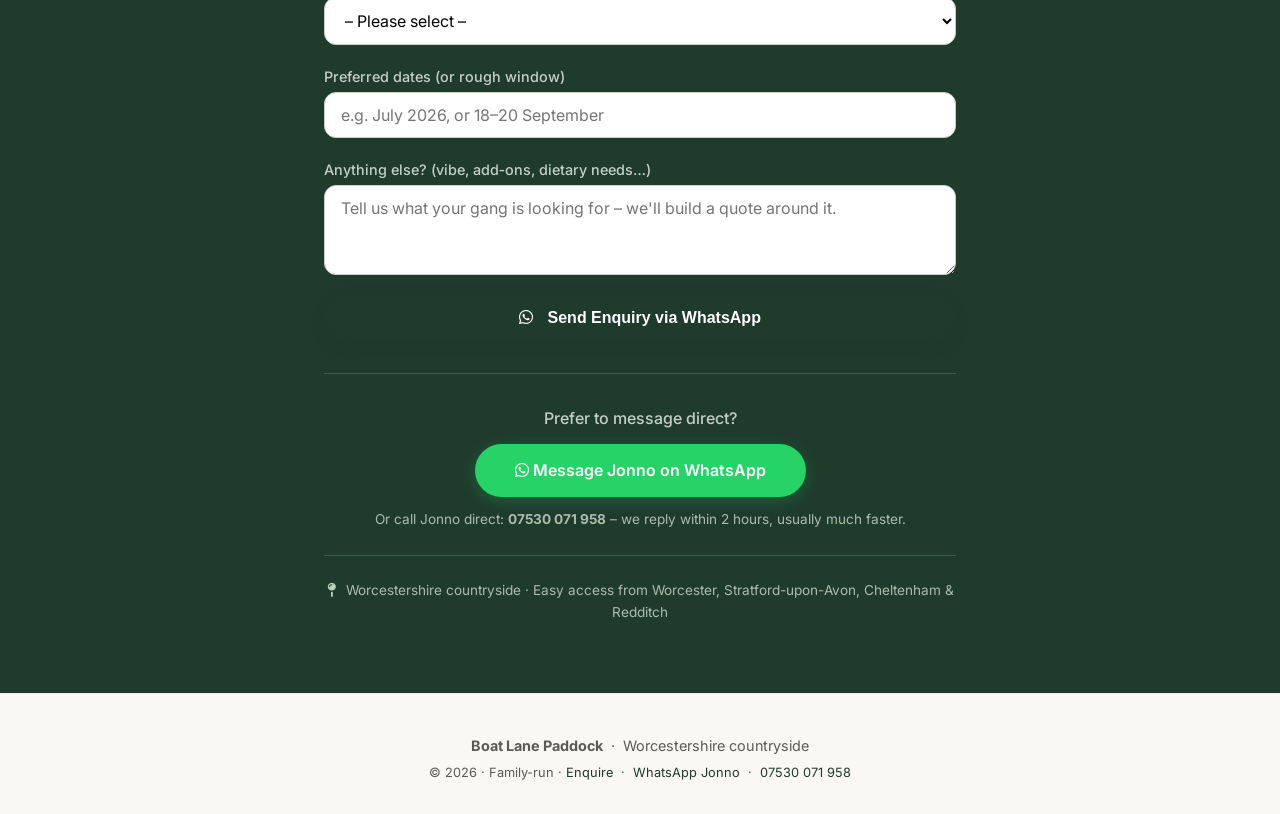
==== commit 4909bcaf: "Update index.html" ====
--- a/boat lane paddock/index.html
+++ b/boat lane paddock/index.html
@@ -1,3 +1,4 @@
+old 
 
 <!DOCTYPE html>
 <html lang="en">
@@ -1319,24 +1320,6 @@
         </div>
     </footer>
 
-<!-- ===== HEADER ===== -->
-    <header>
-        <div class="container nav-inner">
-            <a href="#" class="logo">Boat Lane <span>Paddock</span></a>
-            <div class="nav-links">
-                <a href="#paddock">The Paddock</a>
-                <a href="#teams">For Teams</a>
-                <a href="#wellbeing">Wellbeing</a>
-                <a href="#addons">Add-Ons</a>
-                <a href="#about">About</a>
-                <a href="#" onclick="openGallery(0); return false;" style="cursor:pointer;">
-                    <i class="fas fa-images" style="margin-right:4px;"></i> Gallery
-                </a>
-                <a href="#contact" class="btn btn-primary" style="padding:10px 24px; font-size:0.85rem; color:#ffffff !important;">Enquire</a>
-            </div>
-        </div>
-    </header>
-
     <!-- ===== GALLERY HTML ===== -->
     <div class="gallery-overlay" id="galleryOverlay">
         <button class="gallery-close" onclick="closeGallery()">✕</button>
@@ -1568,4 +1551,4 @@
     </script>
 
 </body>
-</html>+</html>
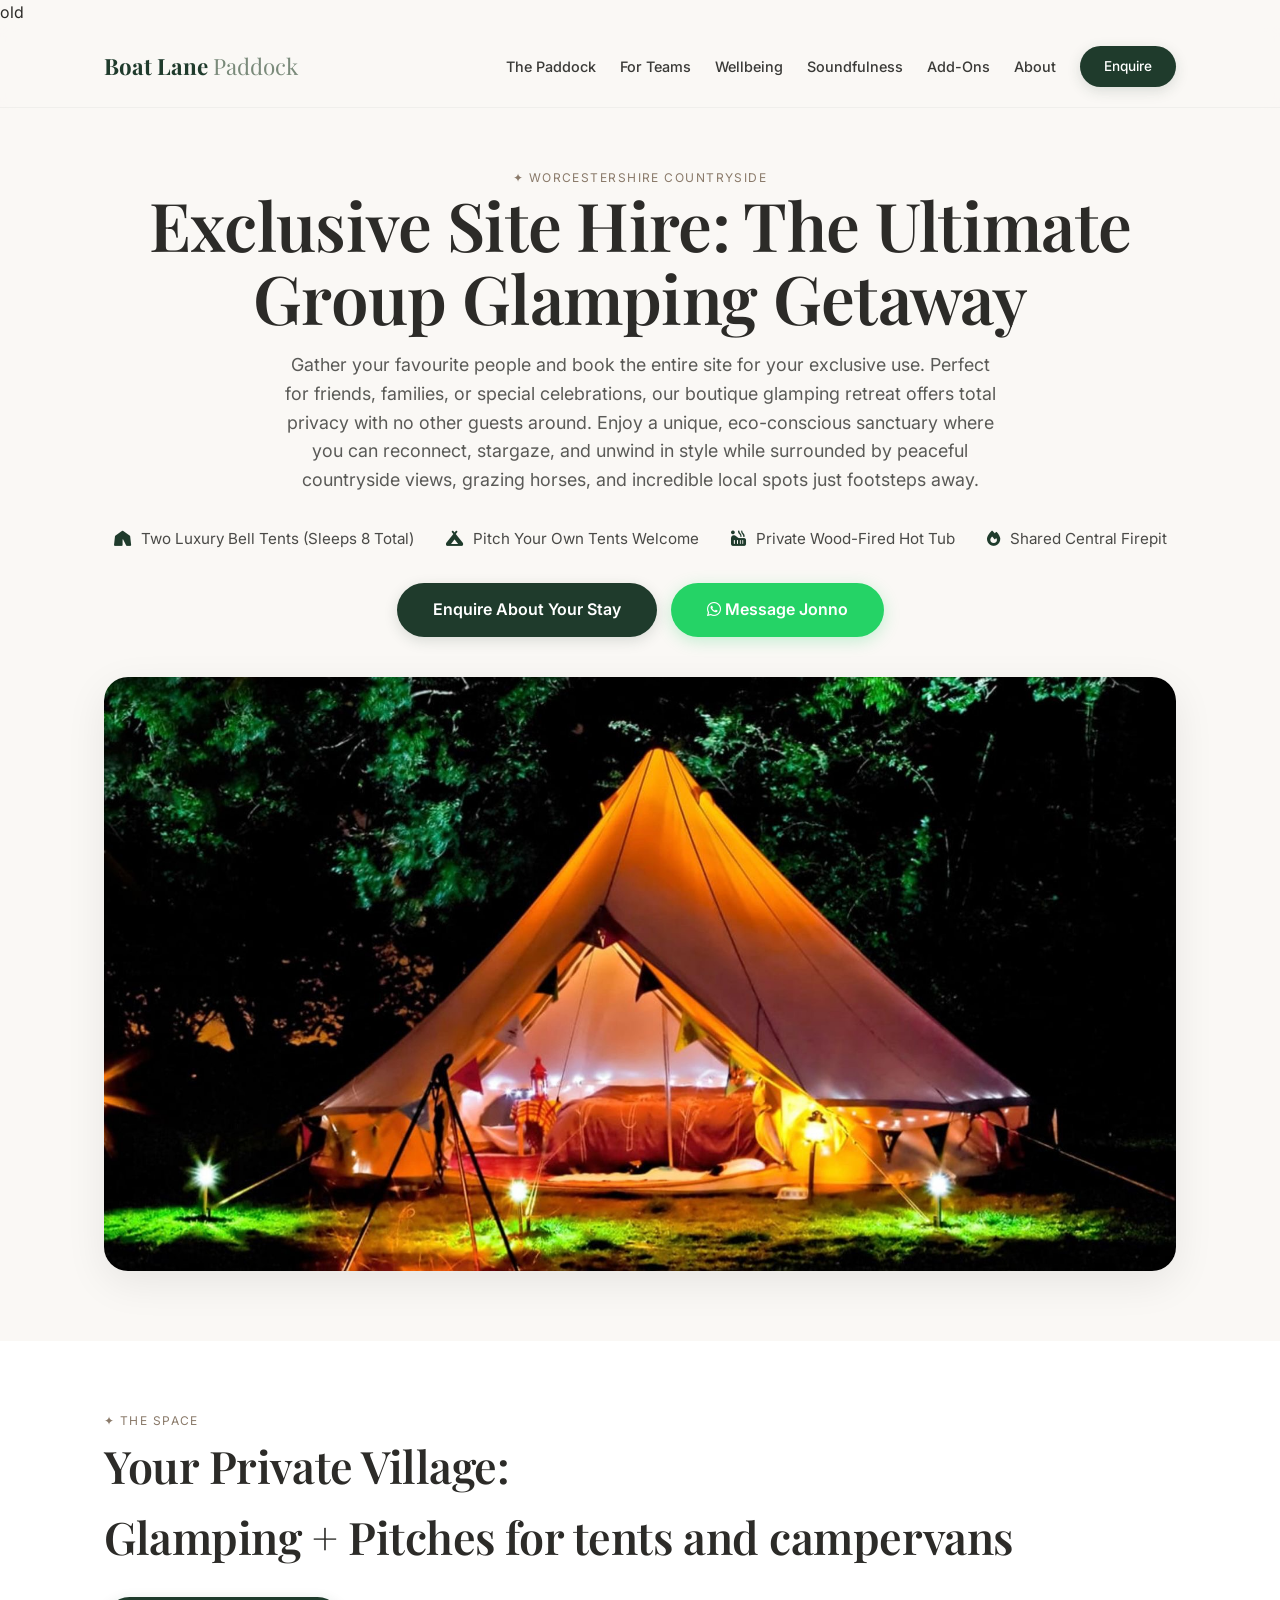
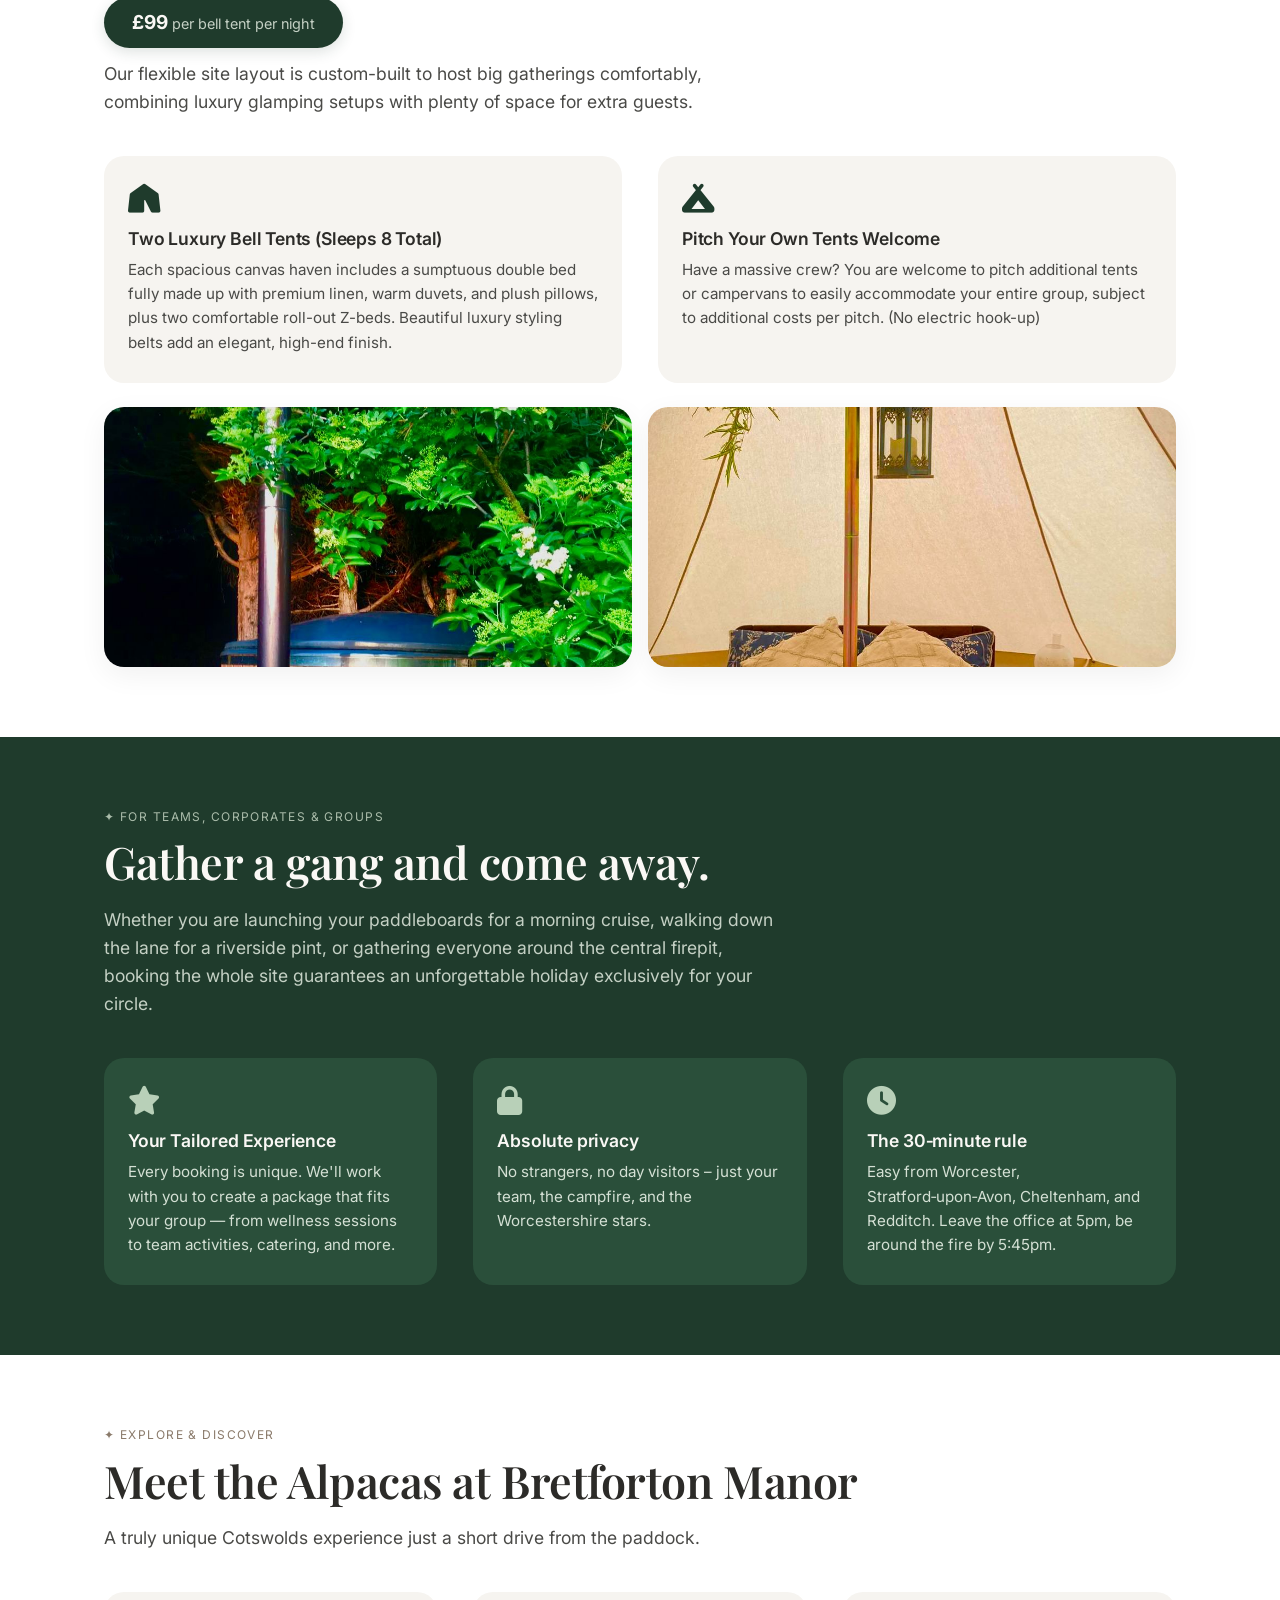
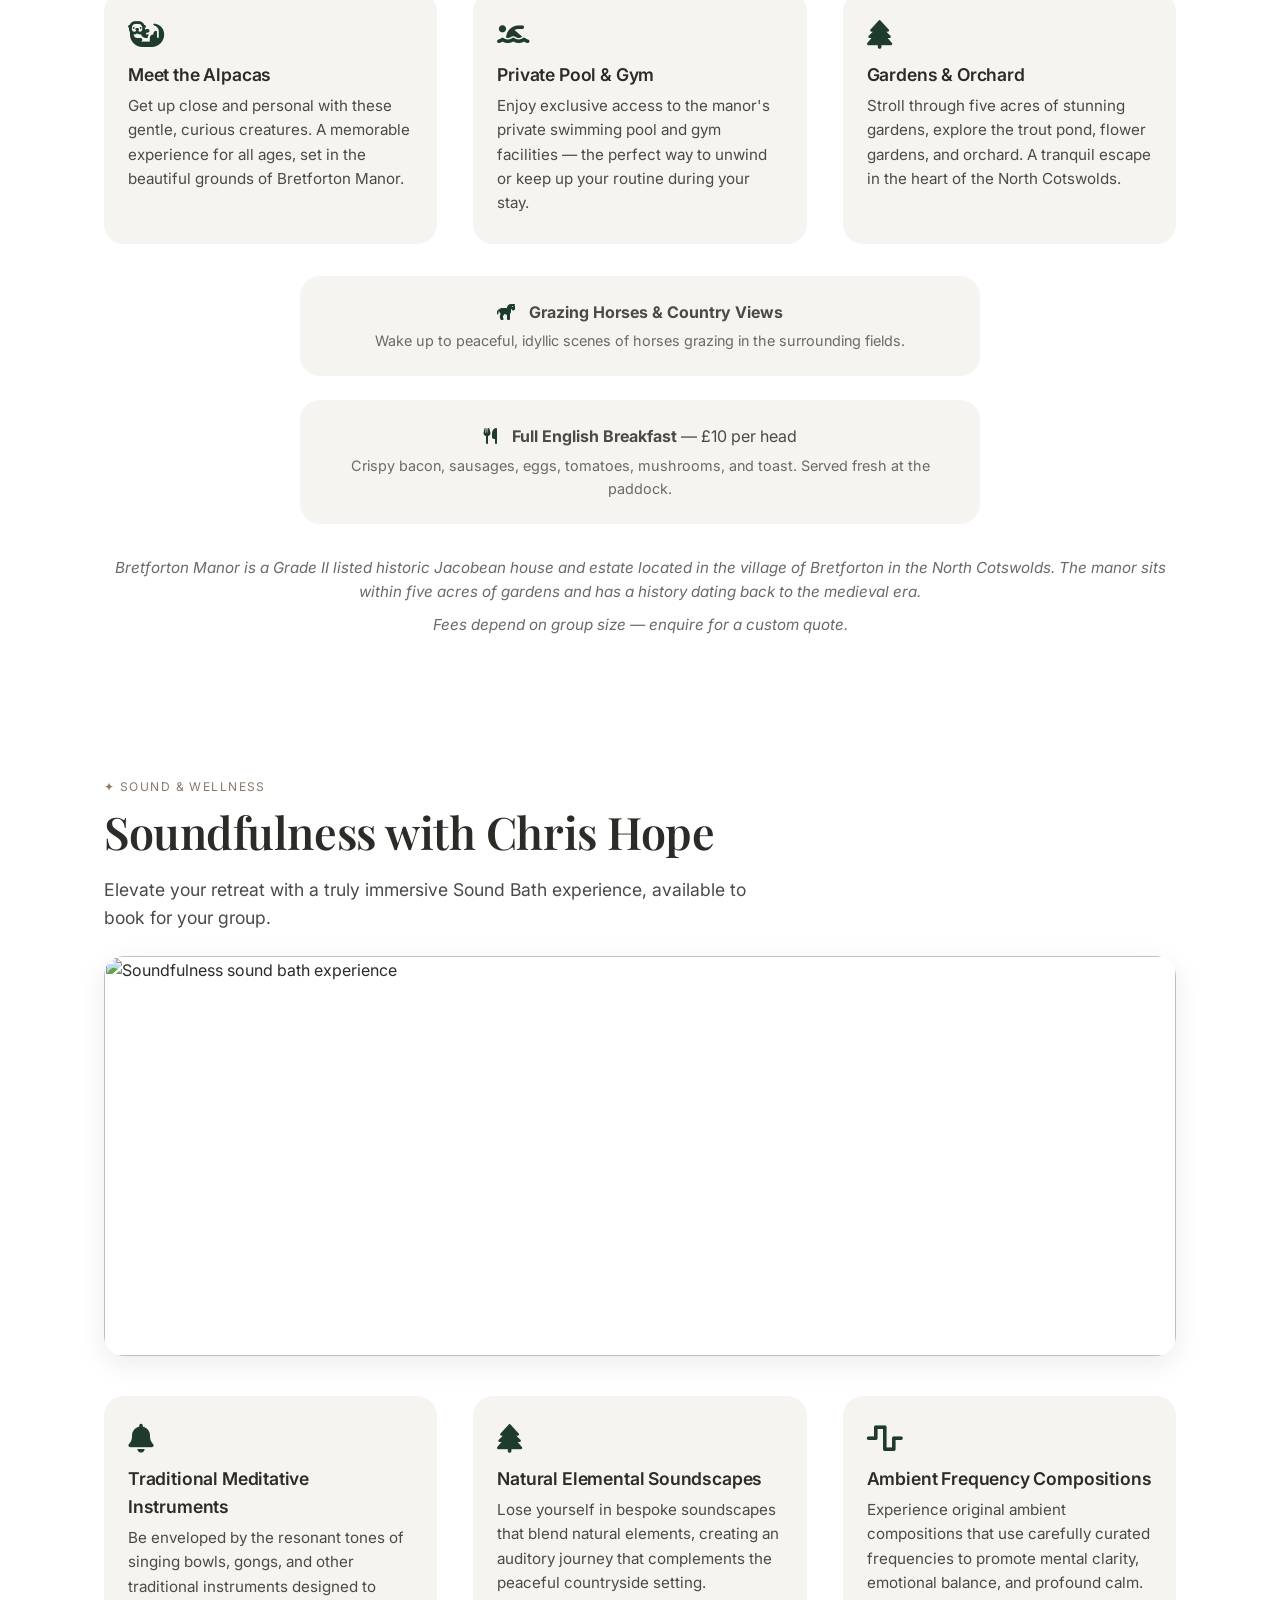
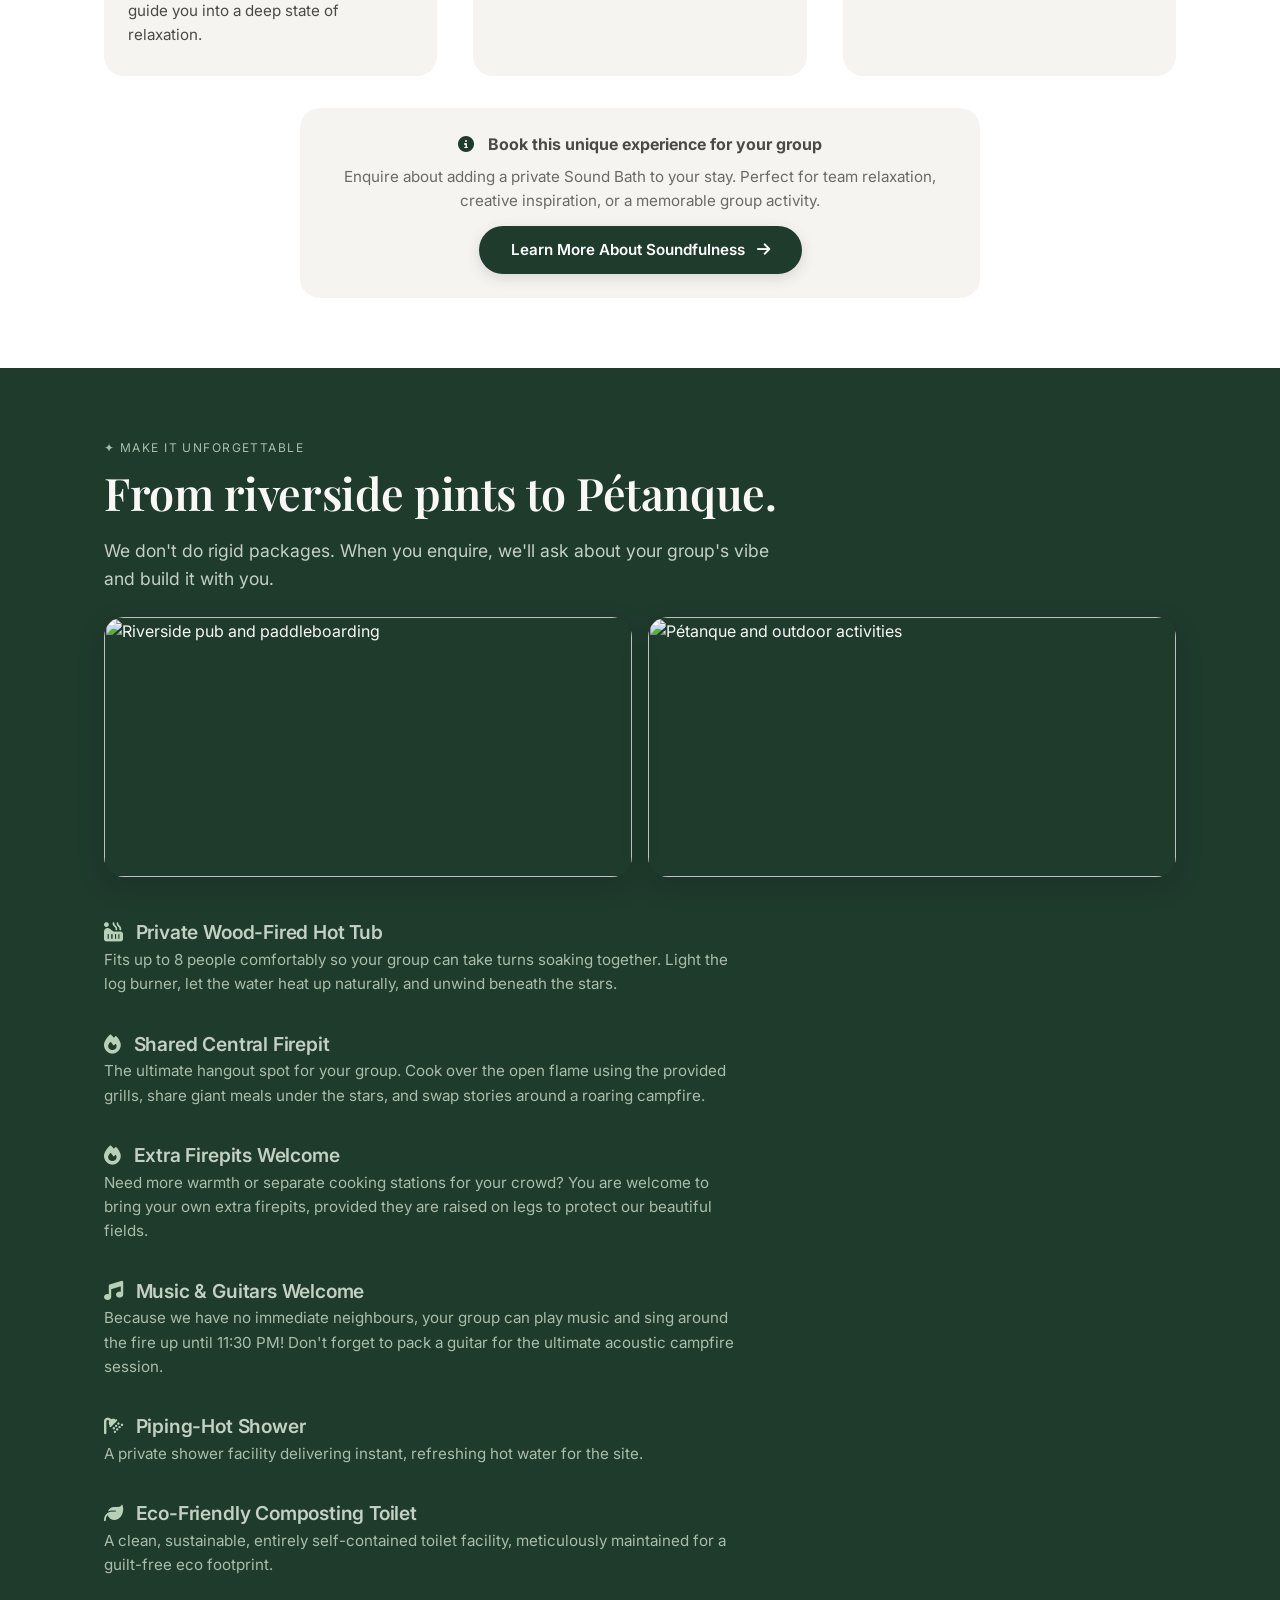
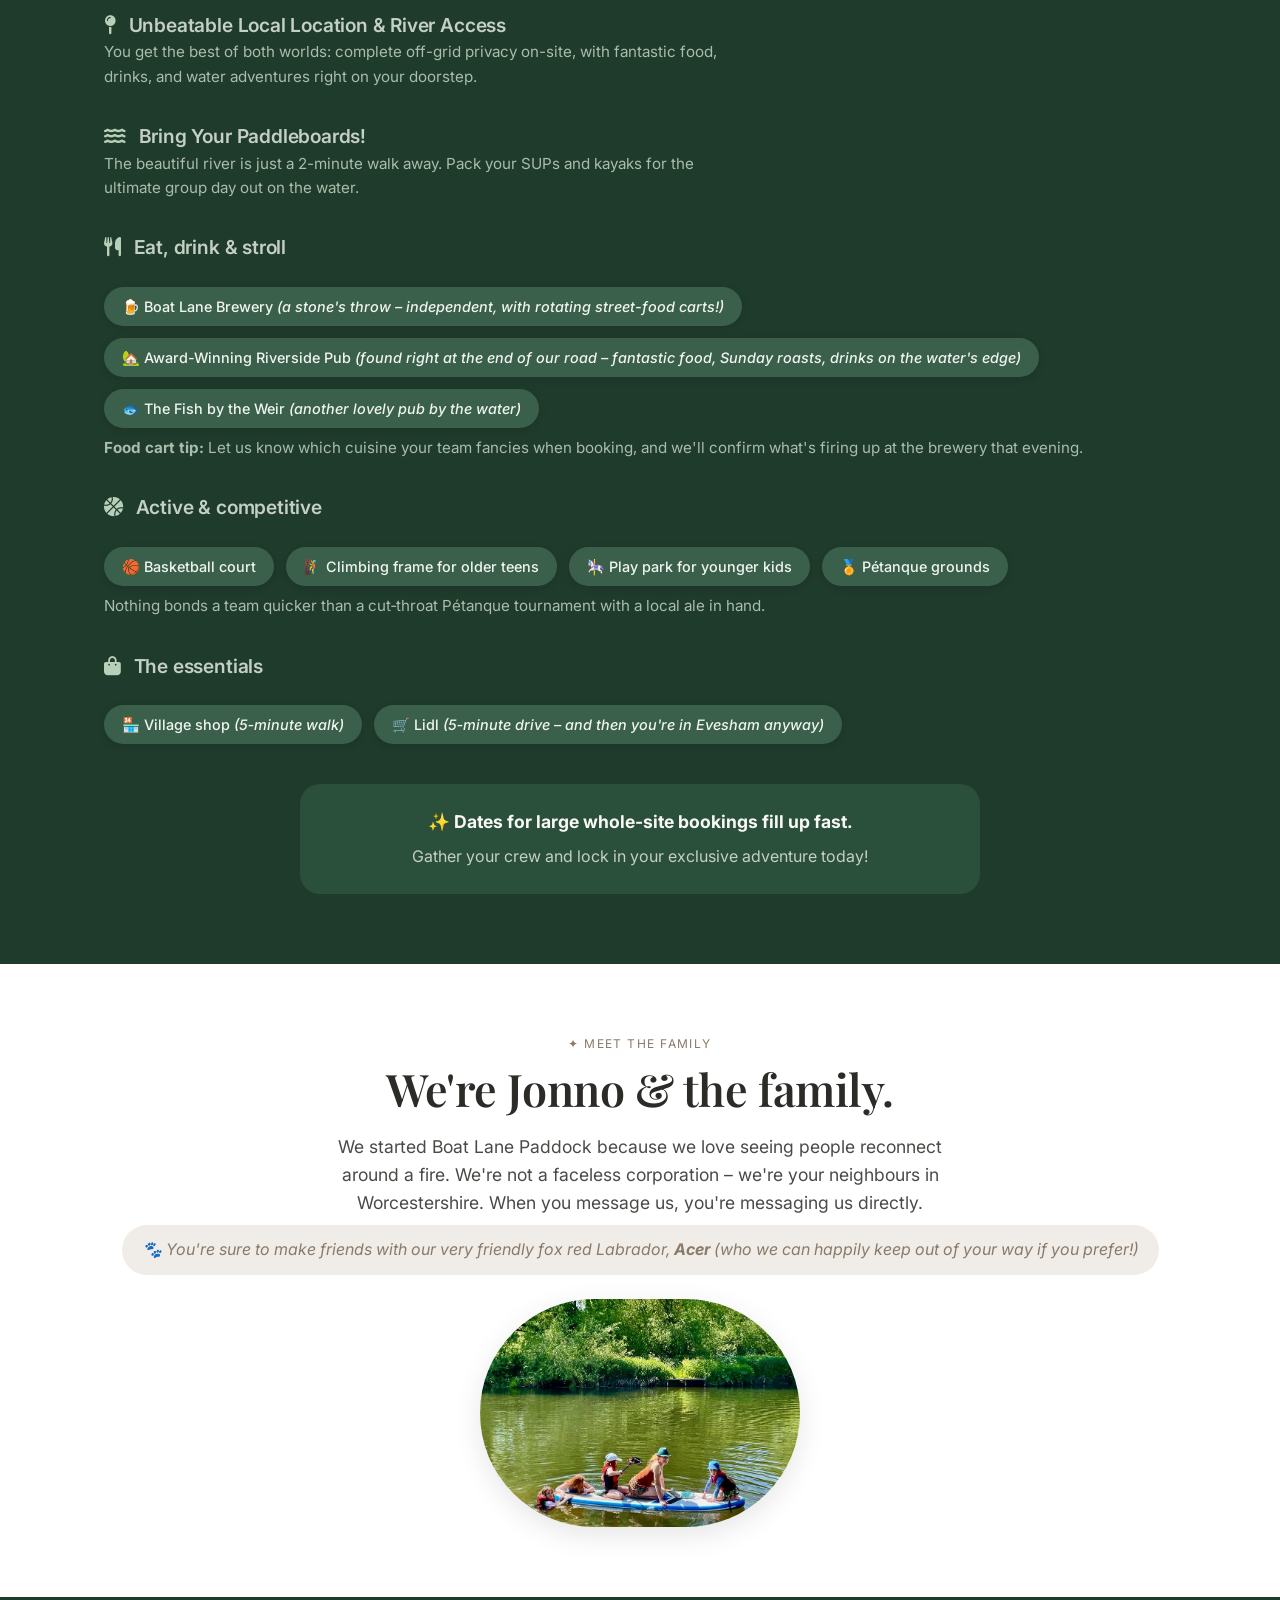
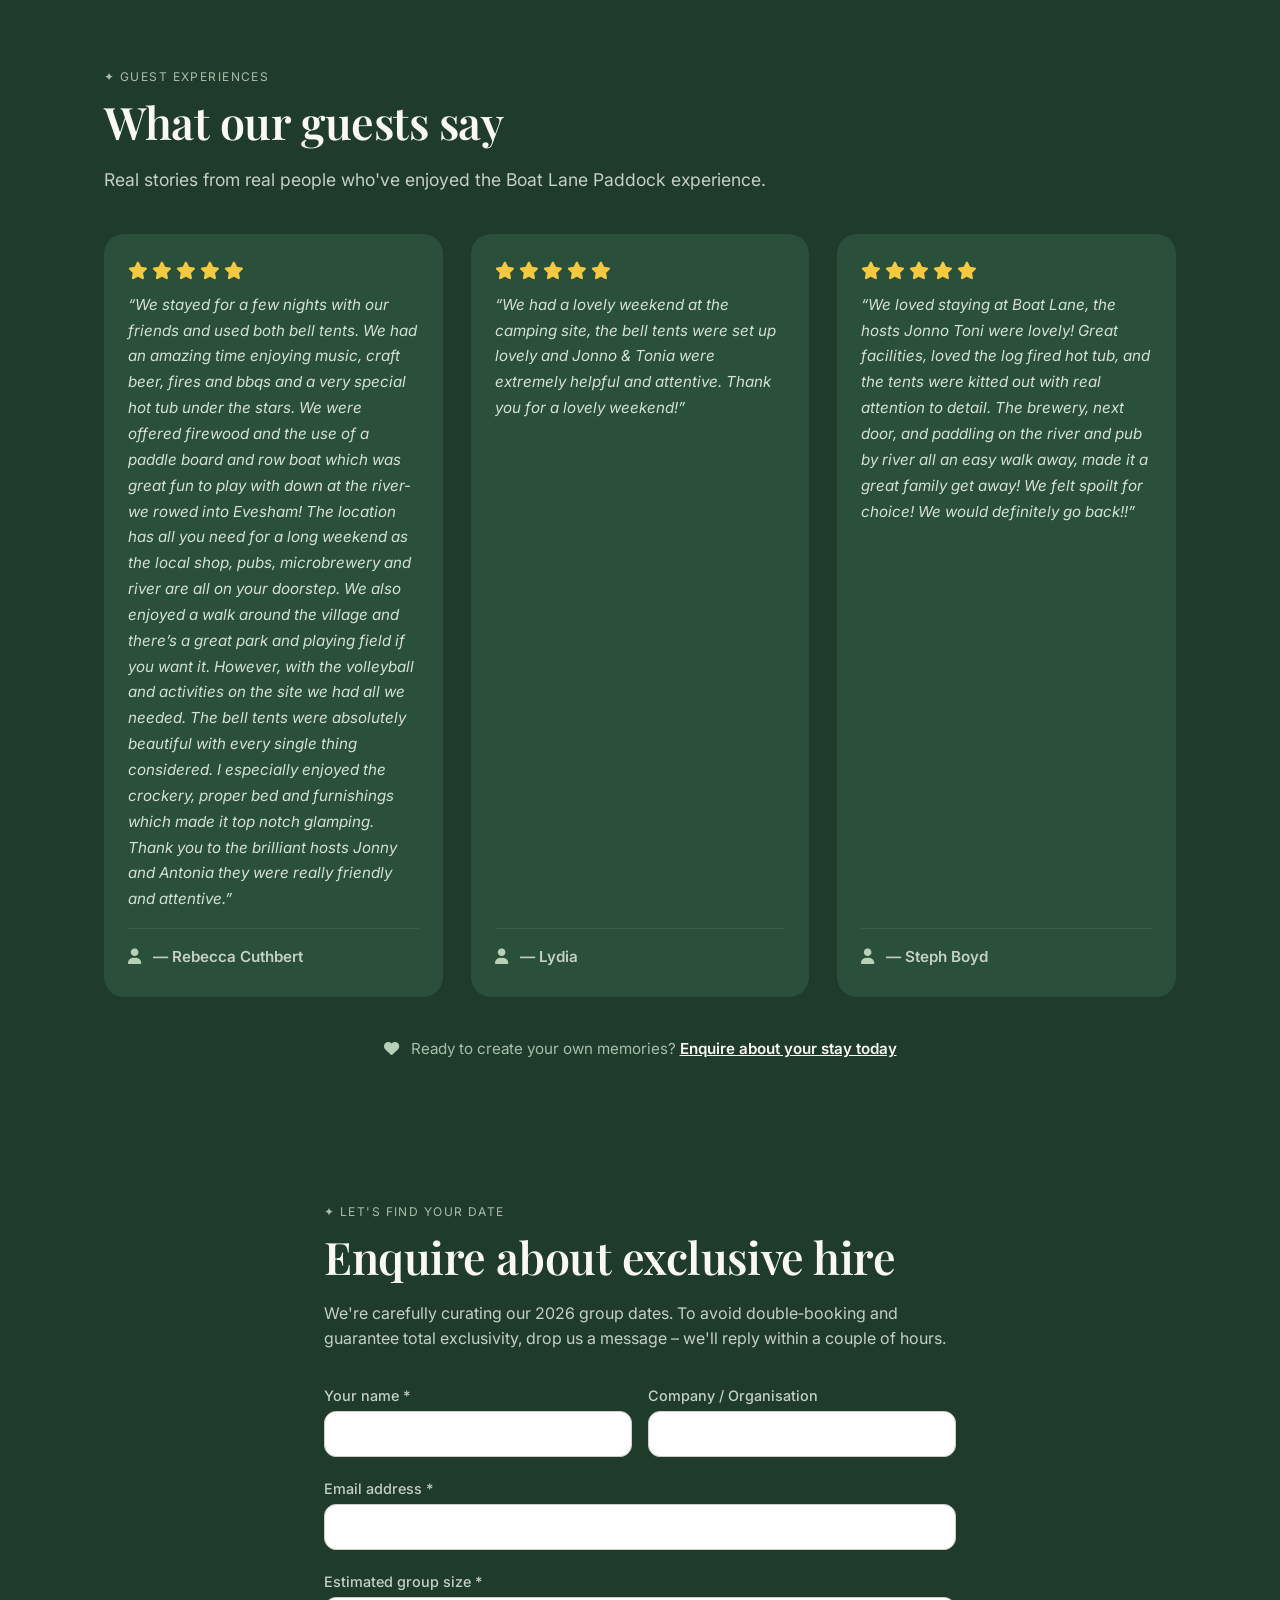
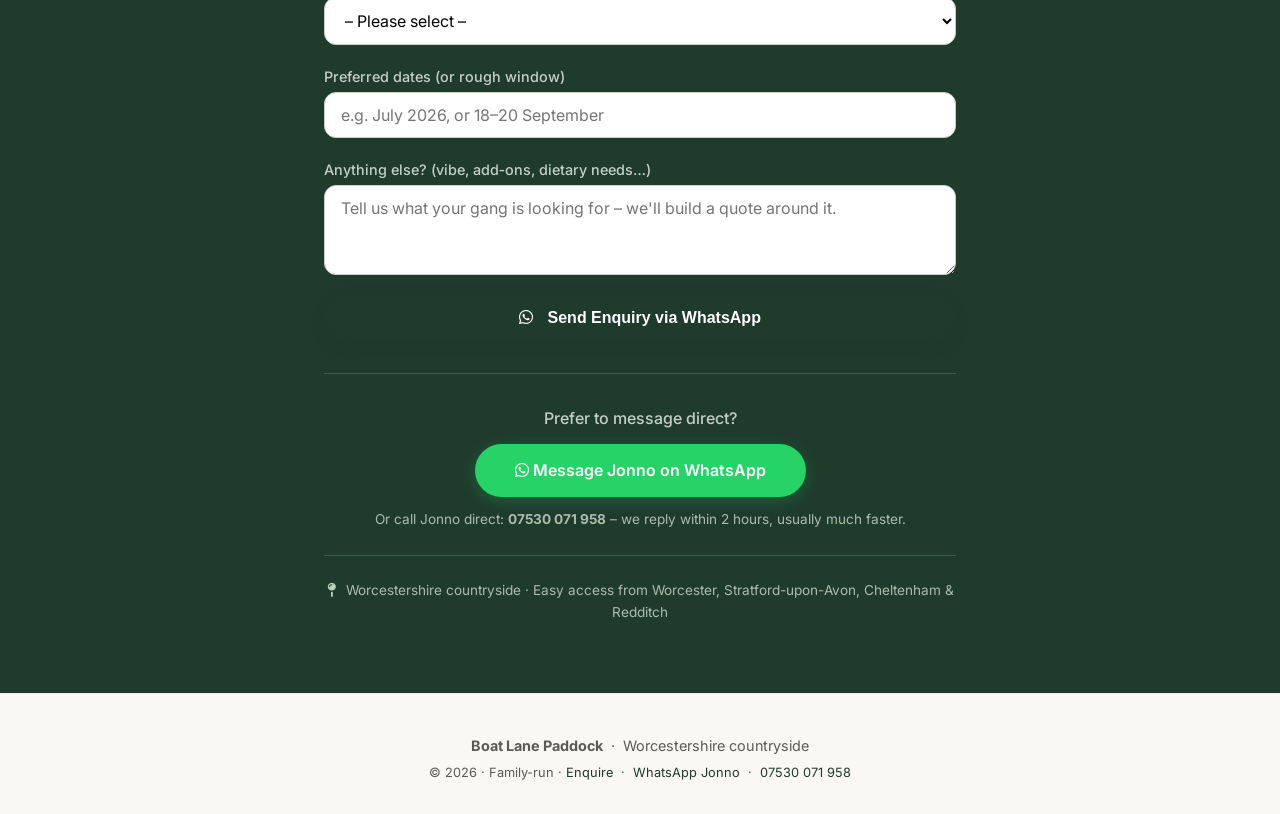
==== commit fb3b7cb2: "Update index.html" ====
--- a/boat lane paddock/index.html
+++ b/boat lane paddock/index.html
@@ -1128,7 +1128,7 @@
                     <strong>✨ Dates for large whole-site bookings fill up fast.</strong>
                 </p>
                 <p style="font-size:1rem; color:#c4d0c4;">
-                    Gather your crew and lock in your exclusive 20+ adventure today!
+                    Gather your crew and lock in your exclusive adventure today!
                 </p>
             </div>
         </div>
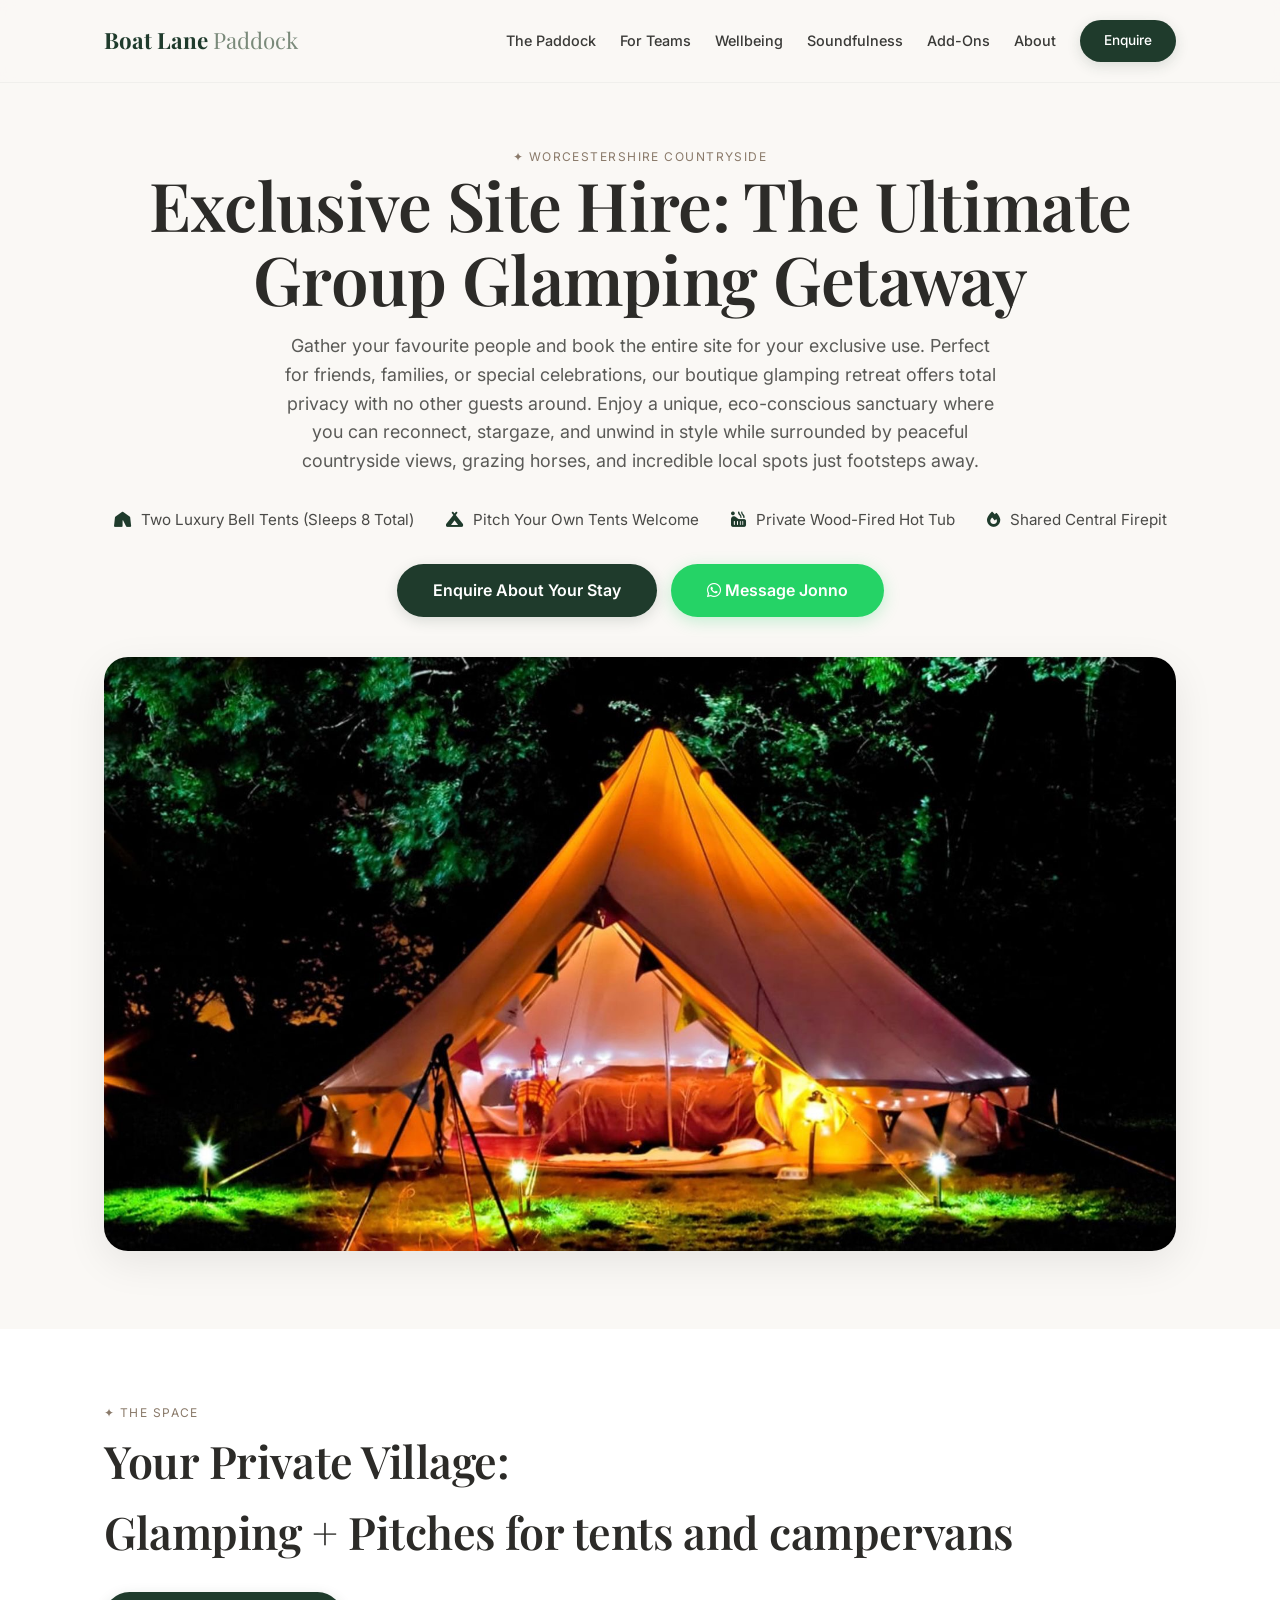
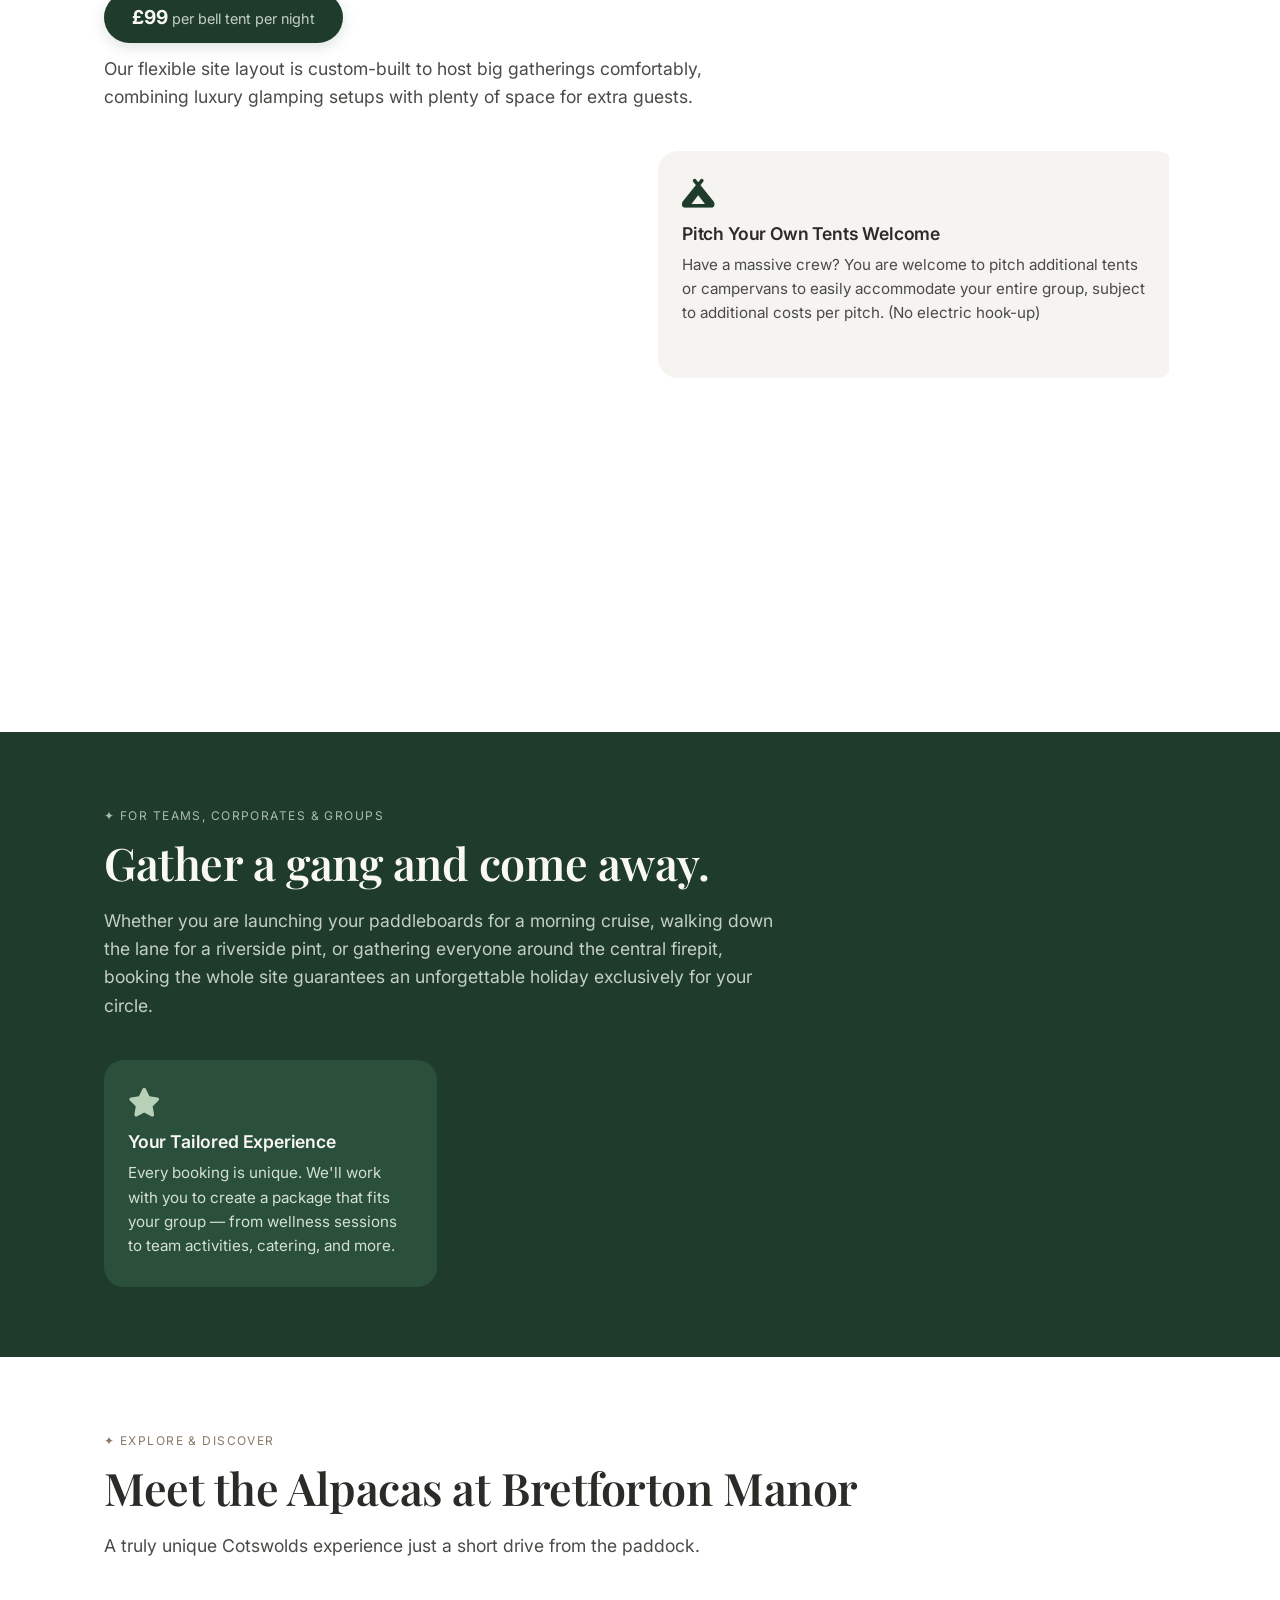
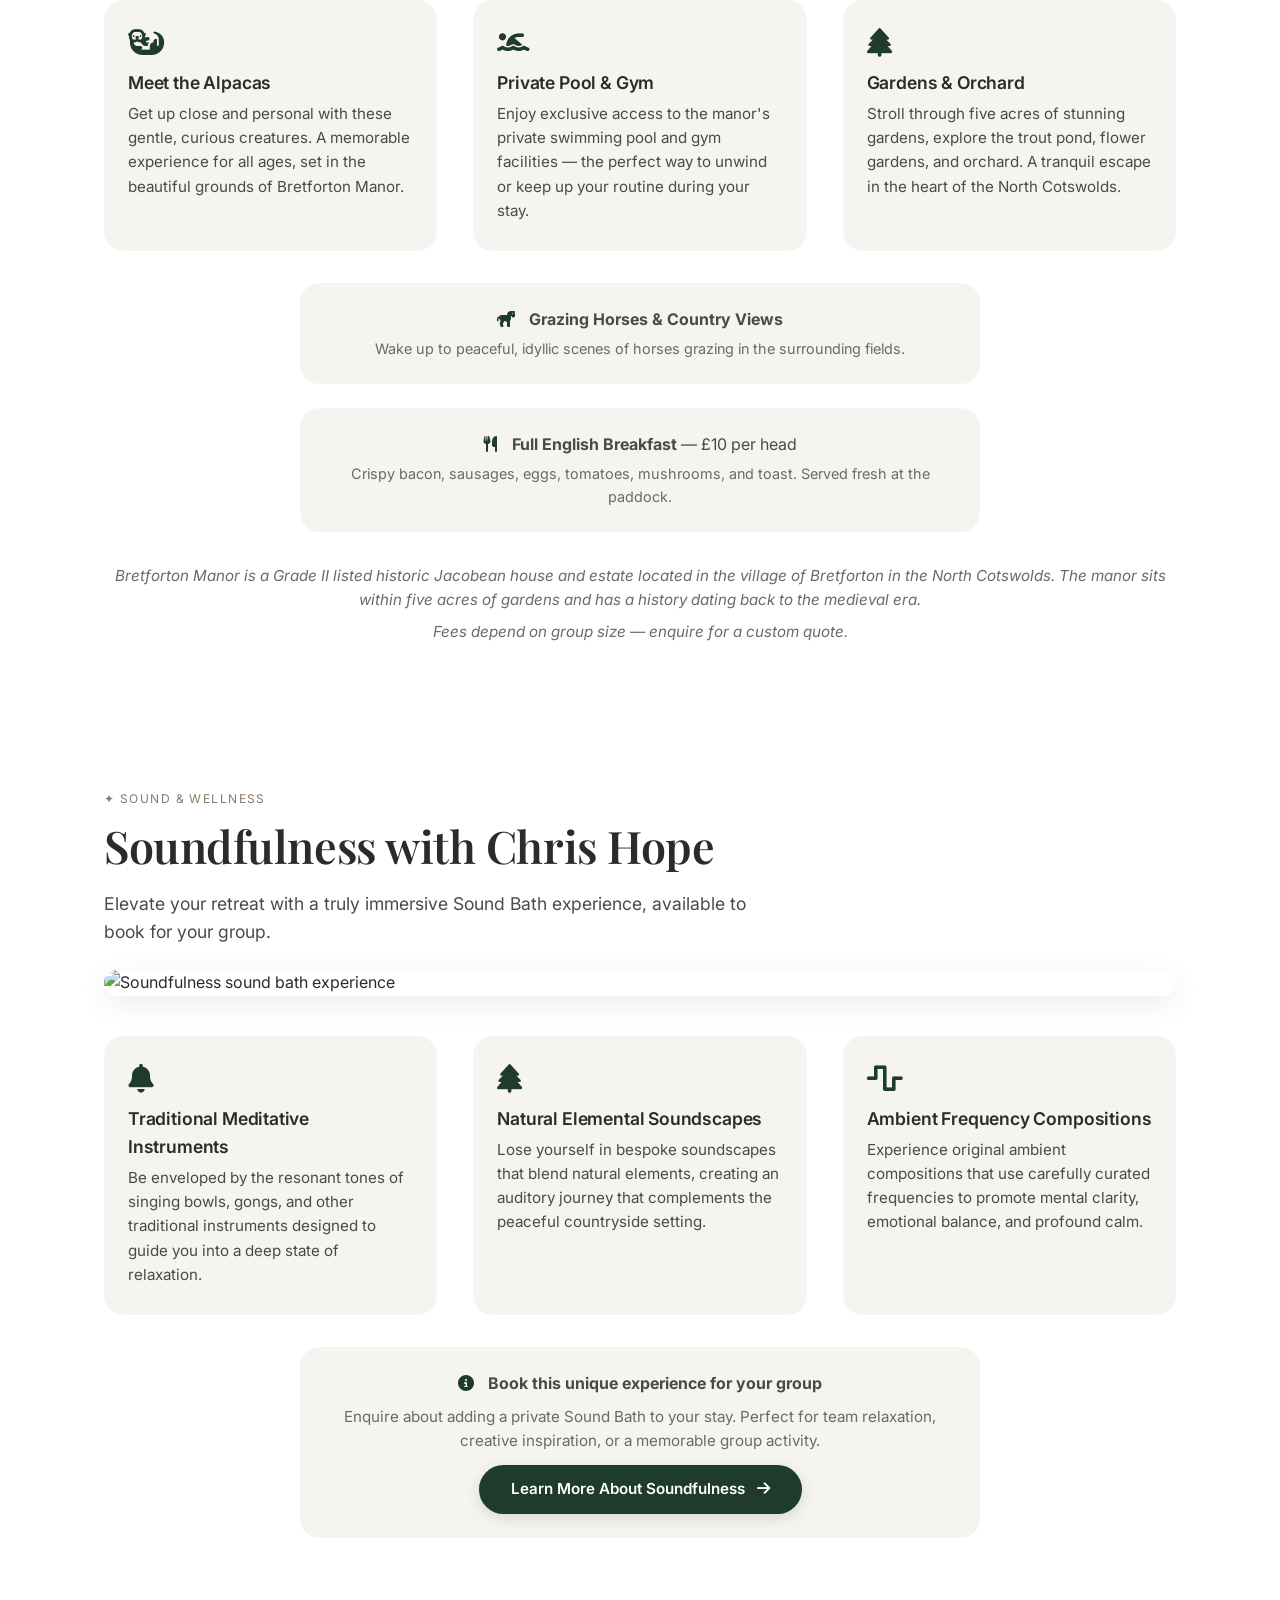
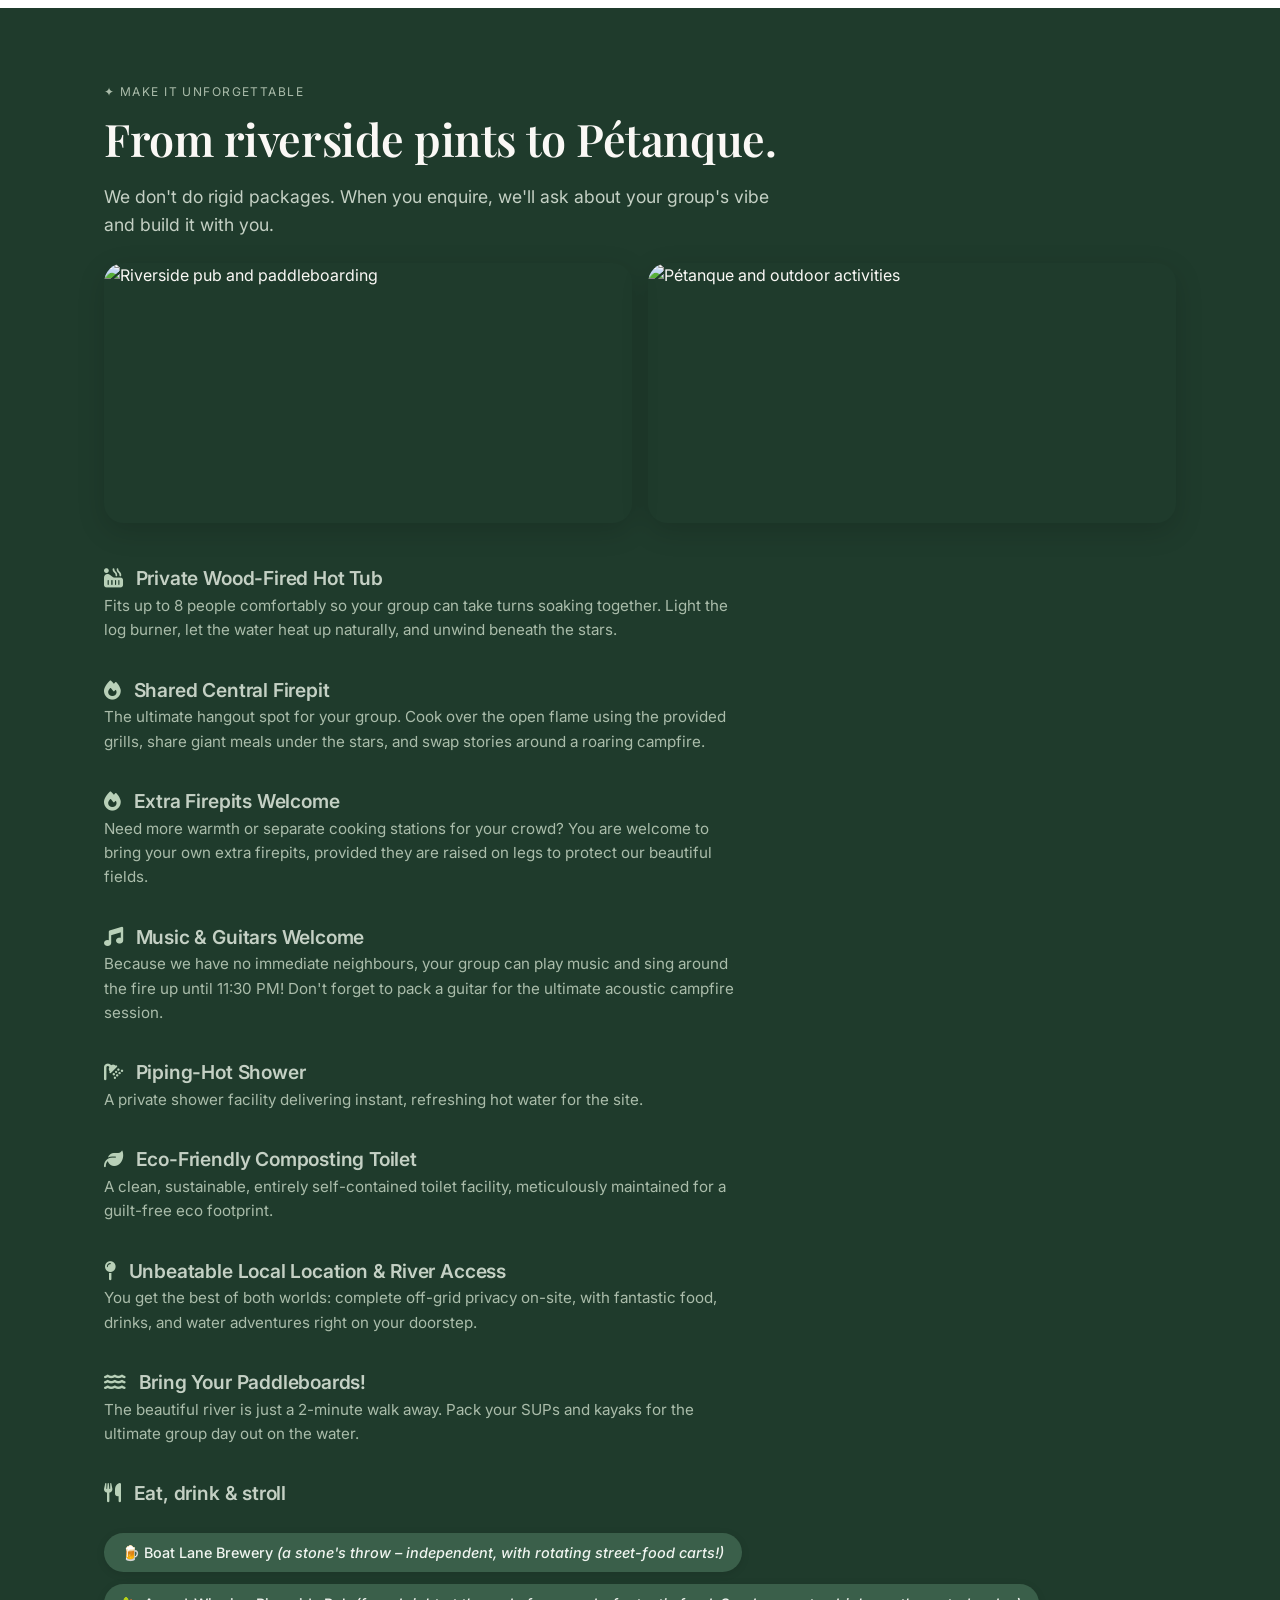
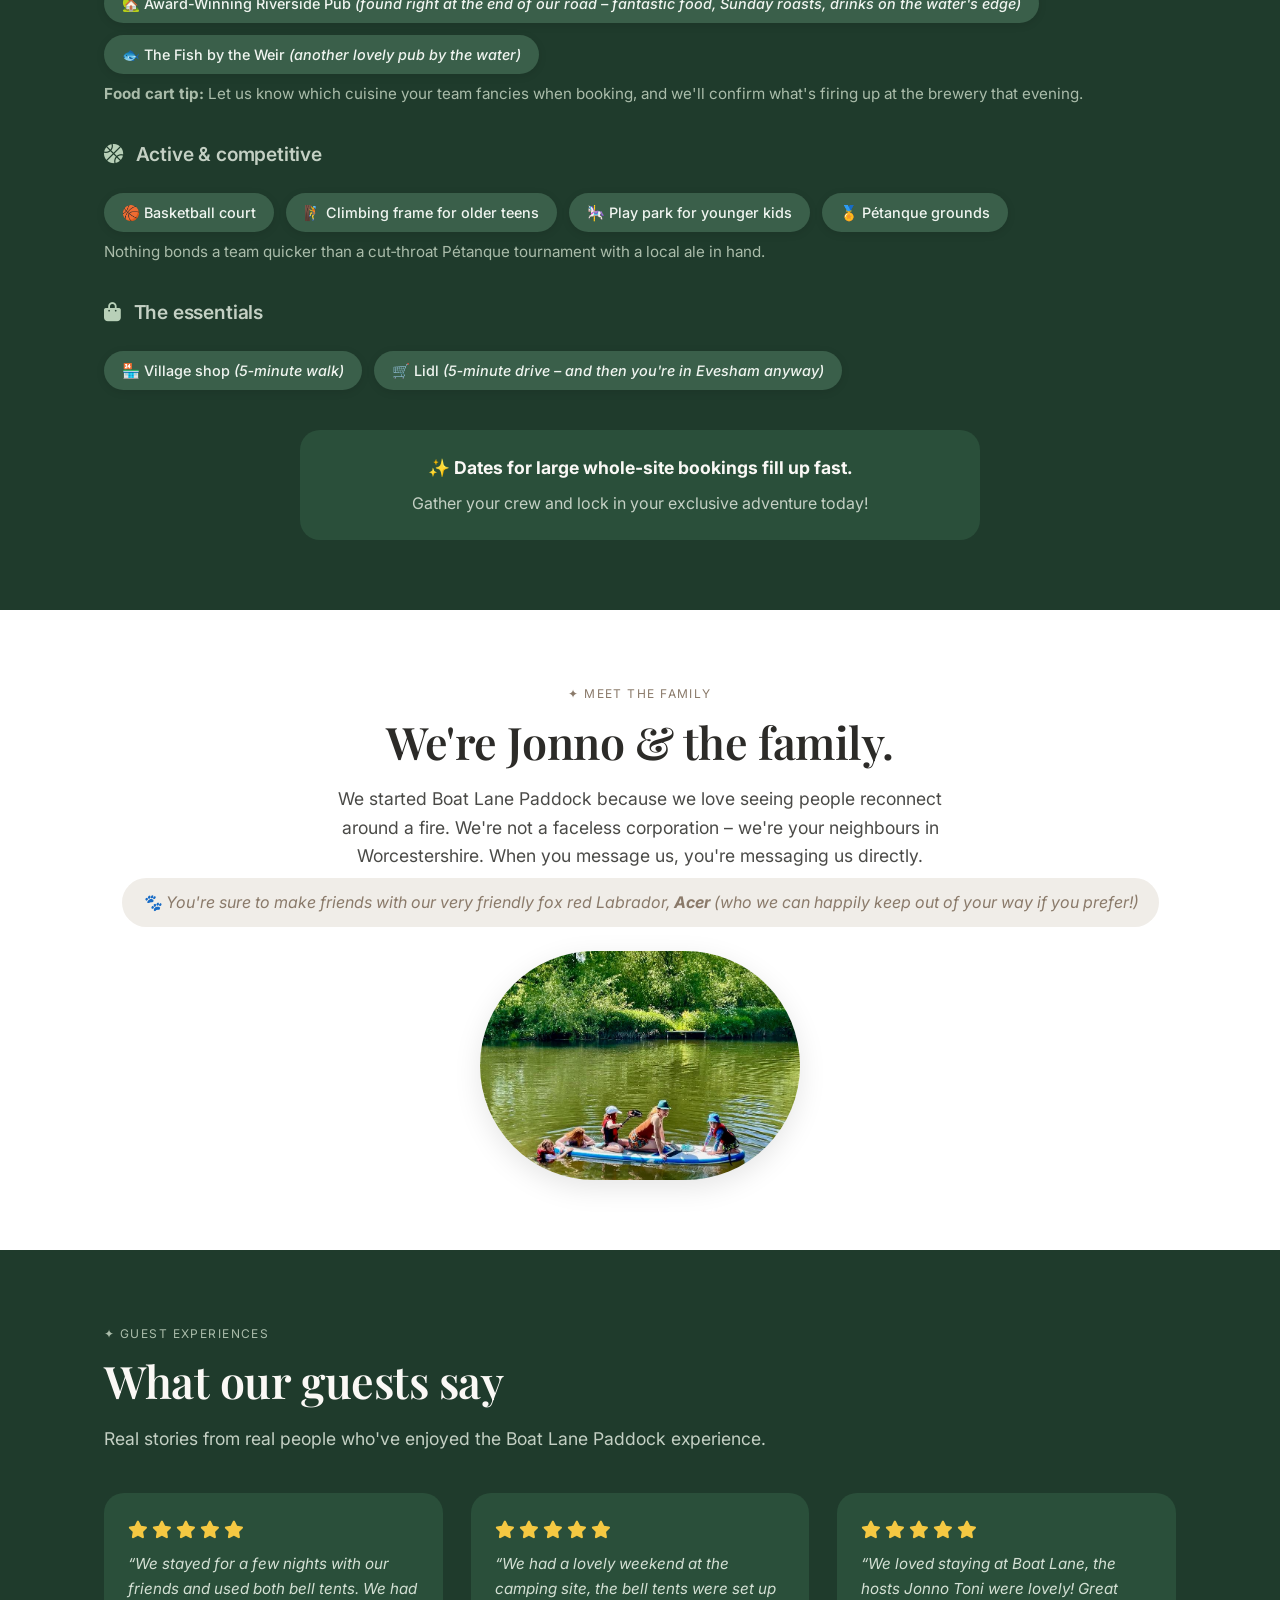
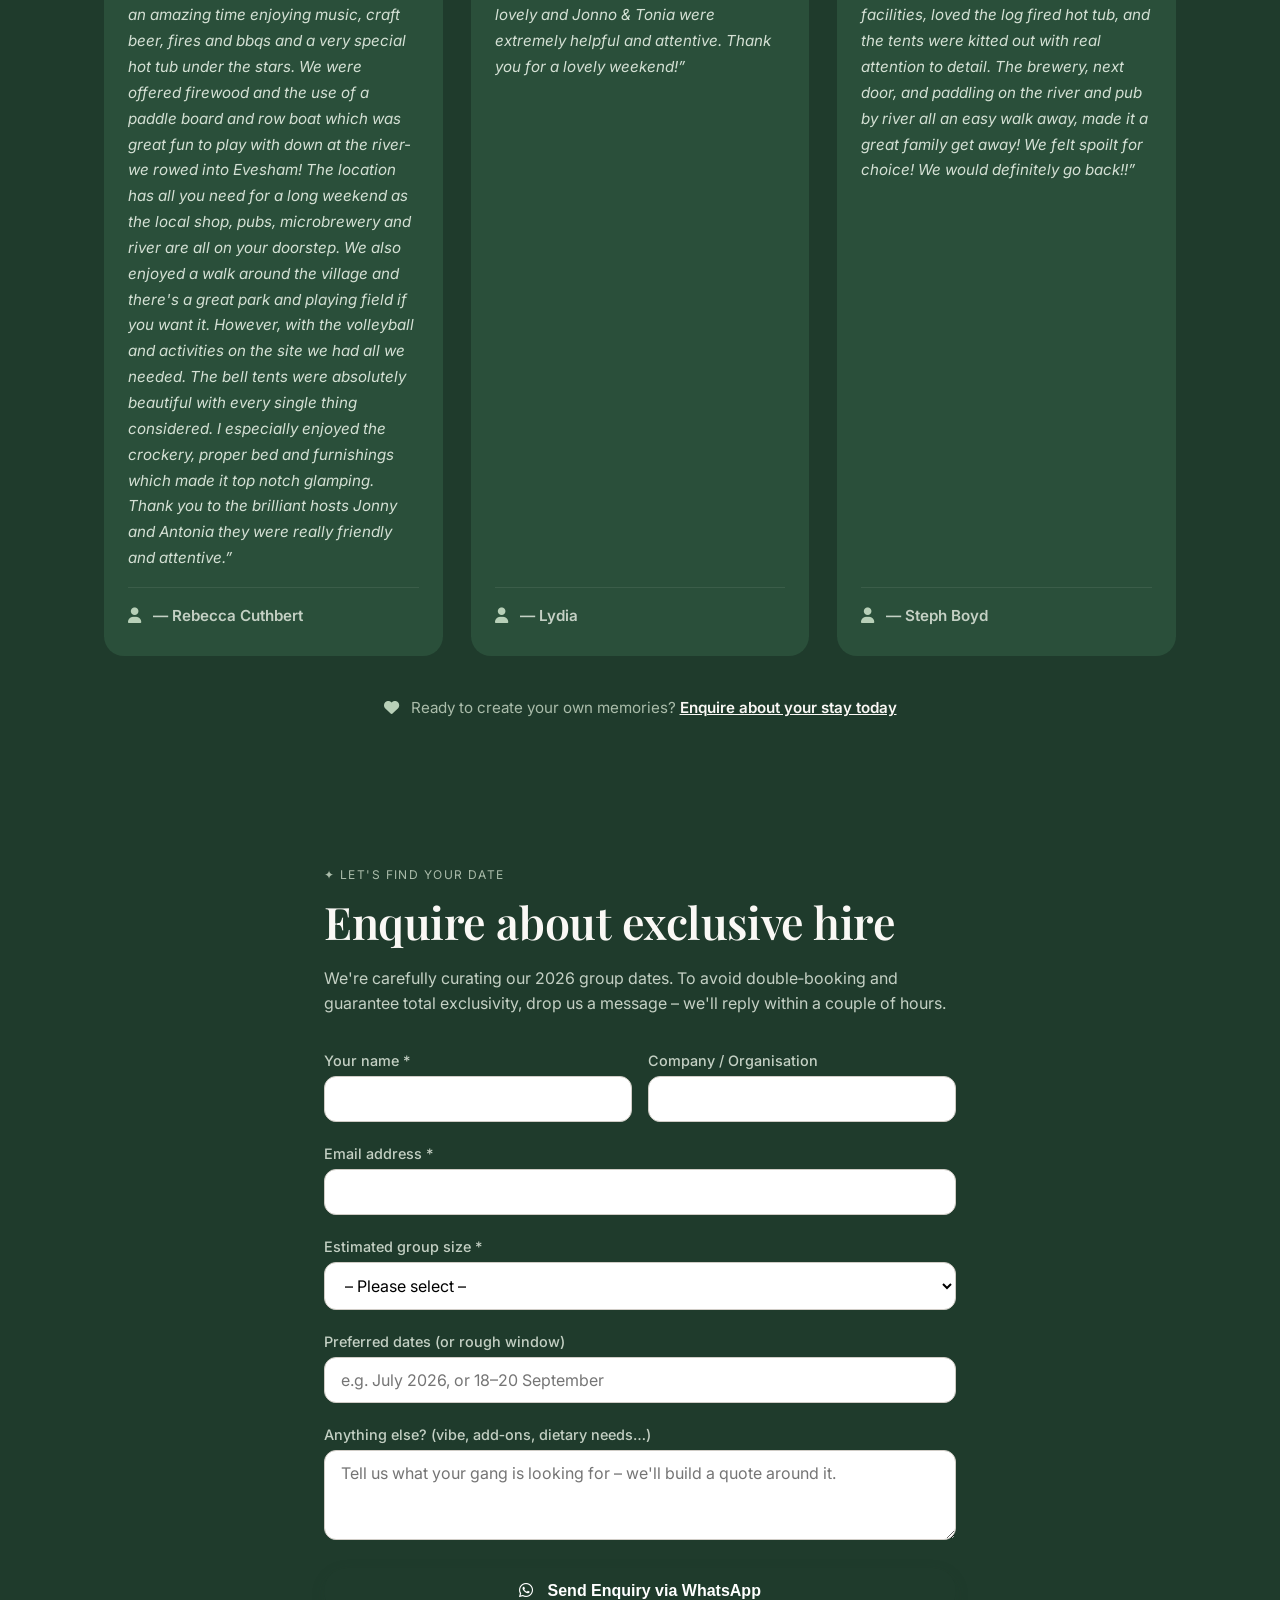
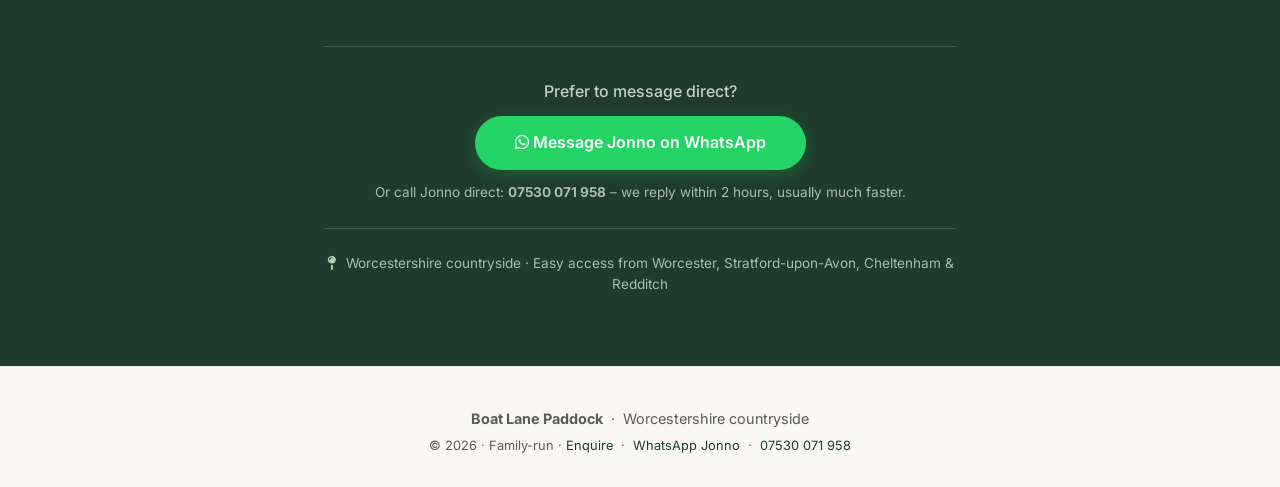
==== commit 0566af7b: "Update index.html" ====
--- a/boat lane paddock/index.html
+++ b/boat lane paddock/index.html
@@ -1,5 +1,3 @@
-old 
-
 <!DOCTYPE html>
 <html lang="en">
 <head>
@@ -7,7 +5,7 @@
     <meta name="viewport" content="width=device-width, initial-scale=1.0, maximum-scale=1.0, user-scalable=no" />
     <title>Boat Lane Paddock – Family Friendly Bell Tent Campsite</title>
 
-        <!-- ===== PRIMARY META TAGS ===== -->
+    <!-- ===== PRIMARY META TAGS ===== -->
     <meta name="description" content="Book the entire glamping site exclusively for your group of 20+. Luxury bell tents, wood-fired hot tub, firepits & riverside location. Perfect for teams, families & celebrations." />
     <meta name="robots" content="index, follow" />
     <link rel="canonical" href="https://boatlaneglamping.co.uk/" />
@@ -443,7 +441,7 @@
             opacity: 1;
         }
 
-        /* ===== CUSTOM GALLERY OVERLAY ===== */
+        /* ===== MINIMALIST DIRECTIONAL GALLERY ===== */
         .gallery-overlay {
             display: none;
             position: fixed;
@@ -452,133 +450,28 @@
             width: 100%;
             height: 100%;
             background: rgba(0, 0, 0, 0.95);
+            backdrop-filter: blur(20px);
+            -webkit-backdrop-filter: blur(20px);
             z-index: 2000;
-            flex-direction: column;
             justify-content: center;
             align-items: center;
             opacity: 0;
-            transition: opacity 0.5s cubic-bezier(0.25, 0.46, 0.45, 0.94);
+            transition: opacity 0.4s ease;
             touch-action: none;
         }
+
         .gallery-overlay.active {
             display: flex;
             opacity: 1;
         }
 
-        .gallery-container {
-            position: relative;
-            width: 100%;
-            height: 100%;
-            display: flex;
-            justify-content: center;
-            align-items: center;
-            overflow: hidden;
-        }
-
-        .gallery-track {
-            display: flex;
-            transition: transform 0.5s cubic-bezier(0.25, 0.46, 0.45, 0.94);
-            height: 100%;
-            align-items: center;
-            will-change: transform;
-        }
-
-        .gallery-slide {
-            min-width: 100%;
-            height: 100%;
-            display: flex;
-            justify-content: center;
-            align-items: center;
-            padding: 40px;
-        }
-
-        .gallery-slide img {
-            max-width: 100%;
-            max-height: 85vh;
-            object-fit: contain;
-            border-radius: 12px;
-            box-shadow: 0 20px 60px rgba(0, 0, 0, 0.4);
-            user-select: none;
-            -webkit-user-drag: none;
-            transition: transform 0.3s ease;
-            touch-action: none;
-        }
-
-        .gallery-controls {
-            position: fixed;
-            bottom: 40px;
-            left: 50%;
-            transform: translateX(-50%);
-            display: flex;
-            align-items: center;
-            gap: 16px;
-            background: rgba(0, 0, 0, 0.5);
-            backdrop-filter: blur(12px);
-            -webkit-backdrop-filter: blur(12px);
-            padding: 12px 20px;
-            border-radius: 60px;
-            z-index: 2002;
-            border: 1px solid rgba(255, 255, 255, 0.1);
-        }
-
-        .gallery-controls button {
-            background: none;
-            border: none;
-            color: rgba(255, 255, 255, 0.8);
-            font-size: 1.4rem;
-            cursor: pointer;
-            padding: 8px 12px;
-            border-radius: 40px;
-            transition: all 0.3s ease;
-            display: flex;
-            align-items: center;
-            justify-content: center;
-        }
-
-        .gallery-controls button:hover {
-            background: rgba(255, 255, 255, 0.1);
-            color: #fff;
-            transform: scale(1.1);
-        }
-
-        .gallery-controls button:active {
-            transform: scale(0.9);
-        }
-
-        .gallery-controls .arrow-btn {
-            font-size: 1.6rem;
-            padding: 8px 16px;
-        }
-
-        .gallery-controls .fullscreen-btn {
-            font-size: 1.2rem;
-            padding: 8px 14px;
-            border-left: 1px solid rgba(255, 255, 255, 0.15);
-            border-radius: 0;
-            margin-left: 4px;
-        }
-
-        .gallery-controls .fullscreen-btn:first-child {
-            border-left: none;
-            margin-left: 0;
-        }
-
-        .gallery-counter {
-            color: rgba(255, 255, 255, 0.7);
-            font-size: 0.85rem;
-            font-weight: 500;
-            min-width: 50px;
-            text-align: center;
-            letter-spacing: 0.05em;
-            font-variant-numeric: tabular-nums;
-        }
-
+        /* Close Button - Only visible control */
         .gallery-close {
             position: fixed;
-            top: 24px;
+            top: 20px;
             right: 28px;
             color: rgba(255, 255, 255, 0.6);
-            font-size: 2.2rem;
+            font-size: 2.4rem;
             cursor: pointer;
             background: none;
             border: none;
@@ -586,6 +479,7 @@
             transition: all 0.3s ease;
             padding: 8px;
             line-height: 1;
+            font-family: 'Inter', sans-serif;
         }
 
         .gallery-close:hover {
@@ -593,51 +487,167 @@
             transform: rotate(90deg) scale(1.1);
         }
 
-        .gallery-overlay.is-fullscreen .gallery-slide img {
-            max-height: 92vh;
-            border-radius: 0;
-        }
-
-        .gallery-overlay.is-fullscreen .gallery-controls {
-            bottom: 30px;
-            background: rgba(0, 0, 0, 0.3);
-        }
-
-        .gallery-overlay.is-fullscreen .gallery-close {
-            top: 20px;
-            right: 24px;
-        }
-
-        .gallery-dots {
+        /* Image Container */
+        .gallery-container {
+            position: relative;
+            width: 100%;
+            height: 100%;
+            max-width: 1200px;
+            max-height: 90vh;
+            overflow: hidden;
+            border-radius: 12px;
+            box-shadow: 0 20px 60px rgba(0, 0, 0, 0.5);
+            cursor: pointer;
+        }
+
+        .gallery-wrapper {
+            position: relative;
+            width: 100%;
+            height: 100%;
+            overflow: hidden;
+        }
+
+        .gallery-slide {
+            position: absolute;
+            top: 0;
+            left: 0;
+            width: 100%;
+            height: 100%;
+            display: flex;
+            justify-content: center;
+            align-items: center;
+            background: #1a1a1a;
+            will-change: transform;
+            transition: transform 0.5s cubic-bezier(0.25, 0.46, 0.45, 0.94);
+        }
+
+        .gallery-slide img {
+            max-width: 100%;
+            max-height: 100%;
+            object-fit: contain;
+            user-select: none;
+            -webkit-user-drag: none;
+            pointer-events: none;
+        }
+
+        .gallery-slide.exit {
+            transition: transform 0.5s cubic-bezier(0.25, 0.46, 0.45, 0.94);
+        }
+
+        .gallery-slide.enter {
+            transition: transform 0.5s cubic-bezier(0.25, 0.46, 0.45, 0.94);
+        }
+
+        /* Direction classes for exit animation */
+        .gallery-slide.exit-up {
+            transform: translateY(-100%);
+        }
+        .gallery-slide.exit-down {
+            transform: translateY(100%);
+        }
+        .gallery-slide.exit-left {
+            transform: translateX(-100%);
+        }
+        .gallery-slide.exit-right {
+            transform: translateX(100%);
+        }
+
+        /* Direction classes for enter animation */
+        .gallery-slide.enter-from-up {
+            transform: translateY(-100%);
+        }
+        .gallery-slide.enter-from-down {
+            transform: translateY(100%);
+        }
+        .gallery-slide.enter-from-left {
+            transform: translateX(-100%);
+        }
+        .gallery-slide.enter-from-right {
+            transform: translateX(100%);
+        }
+
+        .gallery-slide.enter-active {
+            transform: translate(0, 0);
+        }
+
+        /* Loading State */
+        .gallery-loading {
+            position: absolute;
+            top: 50%;
+            left: 50%;
+            transform: translate(-50%, -50%);
+            color: rgba(255, 255, 255, 0.3);
+            font-size: 1rem;
+            z-index: 1999;
+            animation: pulse 1.5s ease-in-out infinite;
+            font-family: 'Inter', sans-serif;
+            letter-spacing: 0.1em;
+        }
+
+        @keyframes pulse {
+            0%, 100% { opacity: 0.3; }
+            50% { opacity: 0.8; }
+        }
+
+        /* Tap hint - subtle guide for first-time users */
+        .gallery-hint {
             position: fixed;
-            bottom: 100px;
+            bottom: 40px;
             left: 50%;
             transform: translateX(-50%);
-            display: flex;
-            gap: 8px;
-            z-index: 2002;
-        }
-
-        .gallery-dot {
-            width: 8px;
-            height: 8px;
-            border-radius: 50%;
-            background: rgba(255, 255, 255, 0.2);
-            transition: all 0.3s ease;
-            cursor: pointer;
-        }
-
-        .gallery-dot.active {
-            background: rgba(255, 255, 255, 0.8);
-            transform: scale(1.3);
-        }
-
-        .gallery-dot:hover {
-            background: rgba(255, 255, 255, 0.5);
-        }
-
-        .gallery-overlay.is-fullscreen .gallery-dots {
-            display: none;
+            color: rgba(255, 255, 255, 0.2);
+            font-size: 0.75rem;
+            font-family: 'Inter', sans-serif;
+            letter-spacing: 0.1em;
+            text-transform: uppercase;
+            z-index: 2001;
+            animation: fadeHint 4s ease-in-out infinite;
+            pointer-events: none;
+        }
+
+        @keyframes fadeHint {
+            0%, 100% { opacity: 0.2; }
+            50% { opacity: 0.6; }
+        }
+
+        /* Fullscreen */
+        .gallery-overlay.is-fullscreen .gallery-container {
+            max-width: 100%;
+            max-height: 100vh;
+            border-radius: 0;
+            box-shadow: none;
+        }
+
+        /* Responsive */
+        @media (max-width: 700px) {
+            .gallery-container {
+                max-height: 80vh;
+                border-radius: 8px;
+            }
+
+            .gallery-close {
+                top: 16px;
+                right: 20px;
+                font-size: 2rem;
+            }
+
+            .gallery-hint {
+                bottom: 24px;
+                font-size: 0.65rem;
+            }
+        }
+
+        @media (max-width: 480px) {
+            .gallery-container {
+                max-height: 70vh;
+                border-radius: 0;
+            }
+
+            .gallery-close {
+                top: 12px;
+                right: 16px;
+                font-size: 1.8rem;
+            }
         }
 
         @media (max-width: 700px) {
@@ -664,67 +674,6 @@
             .image-grid-2 img {
                 height: 200px;
             }
-            .gallery-slide {
-                padding: 20px;
-            }
-            .gallery-slide img {
-                max-height: 70vh;
-            }
-            .gallery-controls {
-                bottom: 24px;
-                padding: 10px 14px;
-                gap: 8px;
-            }
-            .gallery-controls button {
-                font-size: 1.2rem;
-                padding: 6px 10px;
-            }
-            .gallery-controls .arrow-btn {
-                font-size: 1.4rem;
-                padding: 6px 12px;
-            }
-            .gallery-controls .fullscreen-btn {
-                font-size: 1rem;
-                padding: 6px 10px;
-            }
-            .gallery-counter {
-                font-size: 0.75rem;
-                min-width: 40px;
-            }
-            .gallery-close {
-                top: 16px;
-                right: 18px;
-                font-size: 1.8rem;
-            }
-            .gallery-dots {
-                bottom: 80px;
-            }
-            .gallery-dot {
-                width: 6px;
-                height: 6px;
-            }
-        }
-
-        @media (max-width: 480px) {
-            .gallery-slide img {
-                max-height: 60vh;
-            }
-            .gallery-controls {
-                bottom: 16px;
-                padding: 8px 12px;
-                gap: 4px;
-            }
-            .gallery-controls button {
-                font-size: 1rem;
-                padding: 4px 8px;
-            }
-            .gallery-controls .arrow-btn {
-                font-size: 1.2rem;
-                padding: 4px 10px;
-            }
-            .gallery-dots {
-                bottom: 70px;
-            }
         }
 
         @keyframes fadeUp {
@@ -735,7 +684,7 @@
         }
     </style>
 
-        <!-- ===== STRUCTURED DATA (JSON-LD) ===== -->
+    <!-- ===== STRUCTURED DATA (JSON-LD) ===== -->
     <script type="application/ld+json">
     {
       "@context": "https://schema.org",
@@ -971,7 +920,7 @@
         </div>
     </section>
     
-           <!-- ===== SOUNDFULNESS (NEW) ===== -->
+    <!-- ===== SOUNDFULNESS (NEW) ===== -->
     <section id="soundfulness" class="section-light">
         <div class="container">
             <span class="section-tag">✦ Sound &amp; wellness</span>
@@ -980,7 +929,7 @@
                 Elevate your retreat with a truly immersive Sound Bath experience, available to book for your group.
             </p>
             
-            <!-- NEW: Soundfulness Image -->
+            <!-- Soundfulness Image -->
             <div style="margin-top:1.5rem; border-radius:20px; overflow:hidden; box-shadow:0 8px 28px rgba(0,0,0,0.08);">
                 <img src="./soundfulness.jpg" alt="Soundfulness sound bath experience" style="width:100%; max-height:400px; object-fit:cover; display:block;" />
             </div>
@@ -1018,7 +967,7 @@
         </div>
     </section>
 
-        <!-- ===== ADD-ONS (6) - UPDATED WITH IMAGES ===== -->
+    <!-- ===== ADD-ONS (6) - UPDATED WITH IMAGES ===== -->
     <section id="addons" class="section-dark">
         <div class="container">
             <span class="section-tag">✦ Make it unforgettable</span>
@@ -1027,7 +976,7 @@
                 We don't do rigid packages. When you enquire, we'll ask about your group's vibe and build it with you.
             </p>
 
-            <!-- NEW: Double Image Bar -->
+            <!-- Double Image Bar -->
             <div class="image-grid-2" style="margin-top:1.5rem;">
                 <img src="./addons-river.jpg" alt="Riverside pub and paddleboarding" class="clickable-image" style="border-radius:20px; width:100%; height:260px; object-fit:cover; box-shadow:0 8px 28px rgba(0,0,0,0.15);" />
                 <img src="./addons-petanque.jpg" alt="Pétanque and outdoor activities" class="clickable-image" style="border-radius:20px; width:100%; height:260px; object-fit:cover; box-shadow:0 8px 28px rgba(0,0,0,0.15);" />
@@ -1152,7 +1101,7 @@
         </div>
     </section>
     
-        <!-- ===== REVIEWS (NEW) ===== -->
+    <!-- ===== REVIEWS (NEW) ===== -->
     <section id="reviews" class="section-dark">
         <div class="container">
             <span class="section-tag">✦ Guest experiences</span>
@@ -1173,7 +1122,7 @@
                         <i class="fas fa-star"></i>
                     </div>
                     <p style="color:#d4e0d4; font-size:0.95rem; line-height:1.7; flex-grow:1; font-style:italic;">
-                        “We stayed for a few nights with our friends and used both bell tents. We had an amazing time enjoying music, craft beer, fires and bbqs and a very special hot tub under the stars. We were offered firewood and the use of a paddle board and row boat which was great fun to play with down at the river- we rowed into Evesham! The location has all you need for a long weekend as the local shop, pubs, microbrewery and river are all on your doorstep. We also enjoyed a walk around the village and there’s a great park and playing field if you want it. However, with the volleyball and activities on the site we had all we needed. The bell tents were absolutely beautiful with every single thing considered. I especially enjoyed the crockery, proper bed and furnishings which made it top notch glamping. Thank you to the brilliant hosts Jonny and Antonia they were really friendly and attentive.”
+                        “We stayed for a few nights with our friends and used both bell tents. We had an amazing time enjoying music, craft beer, fires and bbqs and a very special hot tub under the stars. We were offered firewood and the use of a paddle board and row boat which was great fun to play with down at the river- we rowed into Evesham! The location has all you need for a long weekend as the local shop, pubs, microbrewery and river are all on your doorstep. We also enjoyed a walk around the village and there's a great park and playing field if you want it. However, with the volleyball and activities on the site we had all we needed. The bell tents were absolutely beautiful with every single thing considered. I especially enjoyed the crockery, proper bed and furnishings which made it top notch glamping. Thank you to the brilliant hosts Jonny and Antonia they were really friendly and attentive.”
                     </p>
                     <div style="margin-top:16px; padding-top:16px; border-top:1px solid rgba(255,255,255,0.08);">
                         <p style="color:#c4d0c4; font-weight:600; font-size:0.95rem;">
@@ -1225,7 +1174,7 @@
 
             </div>
 
-            <!-- Optional: Trust Badge / Call to Action -->
+            <!-- Trust Badge / Call to Action -->
             <div style="text-align:center; margin-top:2.5rem;">
                 <p style="color:#aabcaa; font-size:0.95rem;">
                     <i class="fas fa-heart" style="color:#b8d0b8; margin-right:8px;"></i>
@@ -1320,59 +1269,77 @@
         </div>
     </footer>
 
-    <!-- ===== GALLERY HTML ===== -->
+    <!-- ===== MINIMALIST DIRECTIONAL GALLERY HTML ===== -->
     <div class="gallery-overlay" id="galleryOverlay">
+        <!-- Close Button - Only Control -->
         <button class="gallery-close" onclick="closeGallery()">✕</button>
-        
-        <div class="gallery-container">
-            <div class="gallery-track" id="galleryTrack">
+
+        <!-- Loading Indicator -->
+        <div class="gallery-loading" id="galleryLoading">Loading...</div>
+
+        <!-- Image Container -->
+        <div class="gallery-container" id="galleryContainer">
+            <div class="gallery-wrapper" id="galleryWrapper">
                 <!-- Images will be dynamically inserted by JavaScript -->
             </div>
         </div>
 
-        <div class="gallery-dots" id="galleryDots"></div>
-
-        <div class="gallery-controls">
-            <button class="arrow-btn" onclick="navigateGallery(-1)">‹</button>
-            <span class="gallery-counter" id="galleryCounter">1 / 1</span>
-            <button class="arrow-btn" onclick="navigateGallery(1)">›</button>
-            <button class="fullscreen-btn" onclick="toggleFullscreen()" title="Toggle Fullscreen">
-                <i class="fas fa-expand" id="fullscreenIcon"></i>
-            </button>
-        </div>
+        <!-- Subtle hint for first-time users -->
+        <div class="gallery-hint">Tap to navigate</div>
     </div>
 
     <!-- ===== JAVASCRIPT ===== -->
     <script>
-        // ===== GALLERY IMAGES - FIXED =====
-        // Only include images that actually exist on your server
+        // ===== MINIMALIST DIRECTIONAL GALLERY =====
         const galleryImages = [
-            
             { src: './popout001.jpg', alt: 'Gallery image 1' },
             { src: './popout002.jpg', alt: 'Gallery image 2' },
             { src: './popout003.jpg', alt: 'Gallery image 3' },
-            { src: './popout004.jpg', alt: 'Gallery image 1' },
-            { src: './popout005.jpg', alt: 'Gallery image 2' },
-            { src: './popout006.jpg', alt: 'Gallery image 3' },
-            { src: './popout007.jpg', alt: 'Gallery image 1' },
-            { src: './popout008.jpg', alt: 'Gallery image 2' },
-            { src: './popout009.jpg', alt: 'Gallery image 3' },
-            { src: './popout010.jpg', alt: 'Gallery image 1' },
-            { src: './popout011.jpg', alt: 'Gallery image 2' },
-            { src: './popout012.jpg', alt: 'Gallery image 3' },
+            { src: './popout004.jpg', alt: 'Gallery image 4' },
+            { src: './popout005.jpg', alt: 'Gallery image 5' },
+            { src: './popout006.jpg', alt: 'Gallery image 6' },
+            { src: './popout007.jpg', alt: 'Gallery image 7' },
+            { src: './popout008.jpg', alt: 'Gallery image 8' },
+            { src: './popout009.jpg', alt: 'Gallery image 9' },
+            { src: './popout010.jpg', alt: 'Gallery image 10' },
+            { src: './popout011.jpg', alt: 'Gallery image 11' },
+            { src: './popout012.jpg', alt: 'Gallery image 12' },
         ];
 
         let currentIndex = 0;
         let isFullscreen = false;
+        let isTransitioning = false;
 
         // ===== OPEN GALLERY =====
         function openGallery(index) {
-            currentIndex = index;
-            renderGallery();
+            currentIndex = index || 0;
             const overlay = document.getElementById('galleryOverlay');
+            const wrapper = document.getElementById('galleryWrapper');
+            
+            // Create initial slide
+            wrapper.innerHTML = '';
+            const slide = createSlide(galleryImages[currentIndex]);
+            slide.className = 'gallery-slide';
+            wrapper.appendChild(slide);
+            
             overlay.classList.add('active');
             document.body.style.overflow = 'hidden';
-            updateGallery();
+            document.getElementById('galleryLoading').style.display = 'none';
+        }
+
+        // ===== CREATE SLIDE ELEMENT =====
+        function createSlide(imageData) {
+            const slide = document.createElement('div');
+            slide.className = 'gallery-slide';
+            
+            const img = document.createElement('img');
+            img.src = imageData.src;
+            img.alt = imageData.alt || 'Gallery image';
+            img.draggable = false;
+            img.loading = 'lazy';
+            
+            slide.appendChild(img);
+            return slide;
         }
 
         // ===== CLOSE GALLERY =====
@@ -1380,118 +1347,171 @@
             const overlay = document.getElementById('galleryOverlay');
             overlay.classList.remove('active');
             document.body.style.overflow = '';
-            if (isFullscreen) {
-                toggleFullscreen();
-            }
-        }
-
-        // ===== RENDER GALLERY =====
-        function renderGallery() {
-            const track = document.getElementById('galleryTrack');
-            track.innerHTML = '';
-            
-            galleryImages.forEach((img, i) => {
-                const slide = document.createElement('div');
-                slide.className = 'gallery-slide';
-                
-                const imgElement = document.createElement('img');
-                imgElement.src = img.src;
-                imgElement.alt = img.alt || 'Gallery image';
-                imgElement.draggable = false;
-                imgElement.loading = 'lazy';
-                
-                slide.appendChild(imgElement);
-                track.appendChild(slide);
-            });
-
-            // Render dots
-            const dotsContainer = document.getElementById('galleryDots');
-            dotsContainer.innerHTML = '';
-            galleryImages.forEach((_, i) => {
-                const dot = document.createElement('div');
-                dot.className = 'gallery-dot' + (i === currentIndex ? ' active' : '');
-                dot.onclick = () => goToSlide(i);
-                dotsContainer.appendChild(dot);
-            });
-        }
-
-        // ===== UPDATE GALLERY =====
-        function updateGallery() {
-            const track = document.getElementById('galleryTrack');
-            const slideWidth = 100;
-            track.style.transform = `translateX(-${currentIndex * slideWidth}%)`;
-            
-            // Update counter
-            document.getElementById('galleryCounter').textContent = 
-                `${currentIndex + 1} / ${galleryImages.length}`;
-            
-            // Update dots
-            document.querySelectorAll('.gallery-dot').forEach((dot, i) => {
-                dot.classList.toggle('active', i === currentIndex);
-            });
-        }
-
-        // ===== NAVIGATE GALLERY =====
-        function navigateGallery(direction) {
-            const newIndex = currentIndex + direction;
-            if (newIndex >= 0 && newIndex < galleryImages.length) {
-                currentIndex = newIndex;
-                updateGallery();
-            }
-        }
-
-        function goToSlide(index) {
-            if (index >= 0 && index < galleryImages.length) {
-                currentIndex = index;
-                updateGallery();
-            }
+        }
+
+        // ===== DETERMINE DIRECTION FROM TAP POSITION =====
+        function getDirectionFromTap(event) {
+            const container = document.getElementById('galleryContainer');
+            const rect = container.getBoundingClientRect();
+            
+            let x, y;
+            if (event.touches) {
+                x = event.touches[0].clientX - rect.left;
+                y = event.touches[0].clientY - rect.top;
+            } else {
+                x = event.clientX - rect.left;
+                y = event.clientY - rect.top;
+            }
+            
+            const width = rect.width;
+            const height = rect.height;
+            
+            // Normalize to percentages
+            const px = x / width;
+            const py = y / height;
+            
+            // Determine which triangle the tap is in
+            // The X is drawn from (0,0) to (width,height) and (0,height) to (width,0)
+            const diag1 = (height / width) * x;
+            const diag2 = height - (height / width) * x;
+            
+            if (y < diag1 && y < diag2) {
+                return 'up';
+            } else if (y > diag1 && y > diag2) {
+                return 'down';
+            } else if (y < diag1 && y > diag2) {
+                return 'left';
+            } else {
+                return 'right';
+            }
+        }
+
+        // ===== GET OPPOSITE DIRECTION =====
+        function getOppositeDirection(direction) {
+            const opposites = {
+                'up': 'down',
+                'down': 'up',
+                'left': 'right',
+                'right': 'left'
+            };
+            return opposites[direction] || 'right';
+        }
+
+        // ===== GET DIRECTION CLASS =====
+        function getDirectionClass(direction, type) {
+            const classes = {
+                'up': { exit: 'exit-up', enter: 'enter-from-up' },
+                'down': { exit: 'exit-down', enter: 'enter-from-down' },
+                'left': { exit: 'exit-left', enter: 'enter-from-left' },
+                'right': { exit: 'exit-right', enter: 'enter-from-right' }
+            };
+            return classes[direction] ? classes[direction][type] : '';
+        }
+
+        // ===== NAVIGATE BY DIRECTION =====
+        function navigateByDirection(direction) {
+            if (isTransitioning) return;
+            
+            // Determine which image to go to
+            let nextIndex;
+            if (direction === 'left' || direction === 'up') {
+                nextIndex = (currentIndex - 1 + galleryImages.length) % galleryImages.length;
+            } else {
+                nextIndex = (currentIndex + 1) % galleryImages.length;
+            }
+            
+            if (nextIndex === currentIndex) return;
+            
+            isTransitioning = true;
+            const wrapper = document.getElementById('galleryWrapper');
+            const currentSlide = wrapper.querySelector('.gallery-slide');
+            
+            // Create new slide
+            const newSlide = createSlide(galleryImages[nextIndex]);
+            const enterClass = getDirectionClass(direction, 'enter');
+            newSlide.className = `gallery-slide ${enterClass}`;
+            wrapper.appendChild(newSlide);
+            
+            // Force reflow
+            void newSlide.offsetWidth;
+            
+            // Add exit class to current
+            const exitClass = getDirectionClass(getOppositeDirection(direction), 'exit');
+            currentSlide.className = `gallery-slide exit ${exitClass}`;
+            
+            // Animate new slide in
+            newSlide.className = 'gallery-slide enter-active';
+            
+            // Wait for animation to complete
+            setTimeout(() => {
+                // Remove old slide
+                if (currentSlide.parentNode) {
+                    currentSlide.parentNode.removeChild(currentSlide);
+                }
+                // Reset new slide
+                newSlide.className = 'gallery-slide';
+                currentIndex = nextIndex;
+                isTransitioning = false;
+            }, 550);
+        }
+
+        // ===== HANDLE TAP ON CONTAINER =====
+        function handleGalleryTap(event) {
+            if (isTransitioning) return;
+            
+            const direction = getDirectionFromTap(event);
+            navigateByDirection(direction);
         }
 
         // ===== TOGGLE FULLSCREEN =====
         function toggleFullscreen() {
             const overlay = document.getElementById('galleryOverlay');
             isFullscreen = !isFullscreen;
-            
-            if (isFullscreen) {
-                overlay.classList.add('is-fullscreen');
-                document.getElementById('fullscreenIcon').className = 'fas fa-compress';
-            } else {
-                overlay.classList.remove('is-fullscreen');
-                document.getElementById('fullscreenIcon').className = 'fas fa-expand';
-            }
+            overlay.classList.toggle('is-fullscreen', isFullscreen);
         }
 
         // ===== KEYBOARD CONTROLS =====
         document.addEventListener('keydown', function(e) {
             if (!document.getElementById('galleryOverlay').classList.contains('active')) return;
             
-            if (e.key === 'ArrowLeft') navigateGallery(-1);
-            if (e.key === 'ArrowRight') navigateGallery(1);
+            if (e.key === 'ArrowLeft') navigateByDirection('left');
+            if (e.key === 'ArrowRight') navigateByDirection('right');
+            if (e.key === 'ArrowUp') navigateByDirection('up');
+            if (e.key === 'ArrowDown') navigateByDirection('down');
             if (e.key === 'Escape') closeGallery();
             if (e.key === 'f' || e.key === 'F') toggleFullscreen();
         });
 
         // ===== TOUCH CONTROLS (Swipe) =====
-        const galleryContainer = document.querySelector('.gallery-container');
+        const galleryContainer = document.getElementById('galleryContainer');
         let touchStartX = 0;
         let touchStartY = 0;
+        let touchEndX = 0;
+        let touchEndY = 0;
         let isSwiping = false;
+        let swipeDirection = '';
 
         galleryContainer.addEventListener('touchstart', function(e) {
-            touchStartX = e.changedTouches[0].screenX;
-            touchStartY = e.changedTouches[0].screenY;
+            const touch = e.touches[0];
+            touchStartX = touch.clientX;
+            touchStartY = touch.clientY;
             isSwiping = true;
+            swipeDirection = '';
         }, { passive: true });
 
         galleryContainer.addEventListener('touchmove', function(e) {
             if (!isSwiping) return;
-            const touchEndX = e.changedTouches[0].screenX;
-            const touchEndY = e.changedTouches[0].screenY;
-            const diffX = touchStartX - touchEndX;
-            const diffY = touchStartY - touchEndY;
-            
-            if (Math.abs(diffX) > Math.abs(diffY) && Math.abs(diffX) > 50) {
+            const touch = e.touches[0];
+            const diffX = touchStartX - touch.clientX;
+            const diffY = touchStartY - touch.clientY;
+            
+            if (Math.abs(diffX) > 20 || Math.abs(diffY) > 20) {
                 e.preventDefault();
+                if (Math.abs(diffX) > Math.abs(diffY)) {
+                    swipeDirection = diffX > 0 ? 'left' : 'right';
+                } else {
+                    swipeDirection = diffY > 0 ? 'up' : 'down';
+                }
             }
         }, { passive: false });
 
@@ -1499,25 +1519,37 @@
             if (!isSwiping) return;
             isSwiping = false;
             
-            const touchEndX = e.changedTouches[0].screenX;
-            const touchEndY = e.changedTouches[0].screenY;
+            const touchEndX = e.changedTouches[0].clientX;
+            const touchEndY = e.changedTouches[0].clientY;
             const diffX = touchStartX - touchEndX;
             const diffY = touchStartY - touchEndY;
             
-            if (Math.abs(diffX) > Math.abs(diffY) && Math.abs(diffX) > 50) {
-                if (diffX > 0) {
-                    navigateGallery(1);
-                } else {
-                    navigateGallery(-1);
-                }
+            if (swipeDirection && (Math.abs(diffX) > 30 || Math.abs(diffY) > 30)) {
+                navigateByDirection(swipeDirection);
+            } else {
+                // If not a clear swipe, treat as a tap
+                handleGalleryTap(e);
             }
         }, { passive: true });
 
-        // ===== CLOSE ON CLICK OUTSIDE IMAGE =====
+        // ===== CLICK HANDLER =====
+        galleryContainer.addEventListener('click', function(e) {
+            if (e.target.closest('.gallery-close')) return;
+            handleGalleryTap(e);
+        });
+
+        // ===== CLOSE ON CLICK OUTSIDE =====
         document.getElementById('galleryOverlay').addEventListener('click', function(e) {
             if (e.target === this) {
                 closeGallery();
             }
+        });
+
+        // ===== DOUBLE TAP FOR FULLSCREEN =====
+        let lastTap = 0;
+        galleryContainer.addEventListener('dblclick', function(e) {
+            e.preventDefault();
+            toggleFullscreen();
         });
 
         // ===== WHATSAPP FORM HANDLER =====
@@ -1545,10 +1577,11 @@
         }
 
         console.log('✅ Gallery loaded with ' + galleryImages.length + ' images');
-        console.log('📸 Click any image to open the gallery');
-        console.log('🔄 Swipe left/right or use arrow buttons to navigate');
-        console.log('🖥️ Press F for fullscreen, ESC to close');
+        console.log('🔽 Tap different areas of the image to navigate');
+        console.log('⬆️ Top = wipe up, Bottom = wipe down');
+        console.log('⬅️ Left = wipe left, Right = wipe right');
+        console.log('🔄 Swipe to navigate, double-tap for fullscreen');
     </script>
 
 </body>
-</html>
+</html>
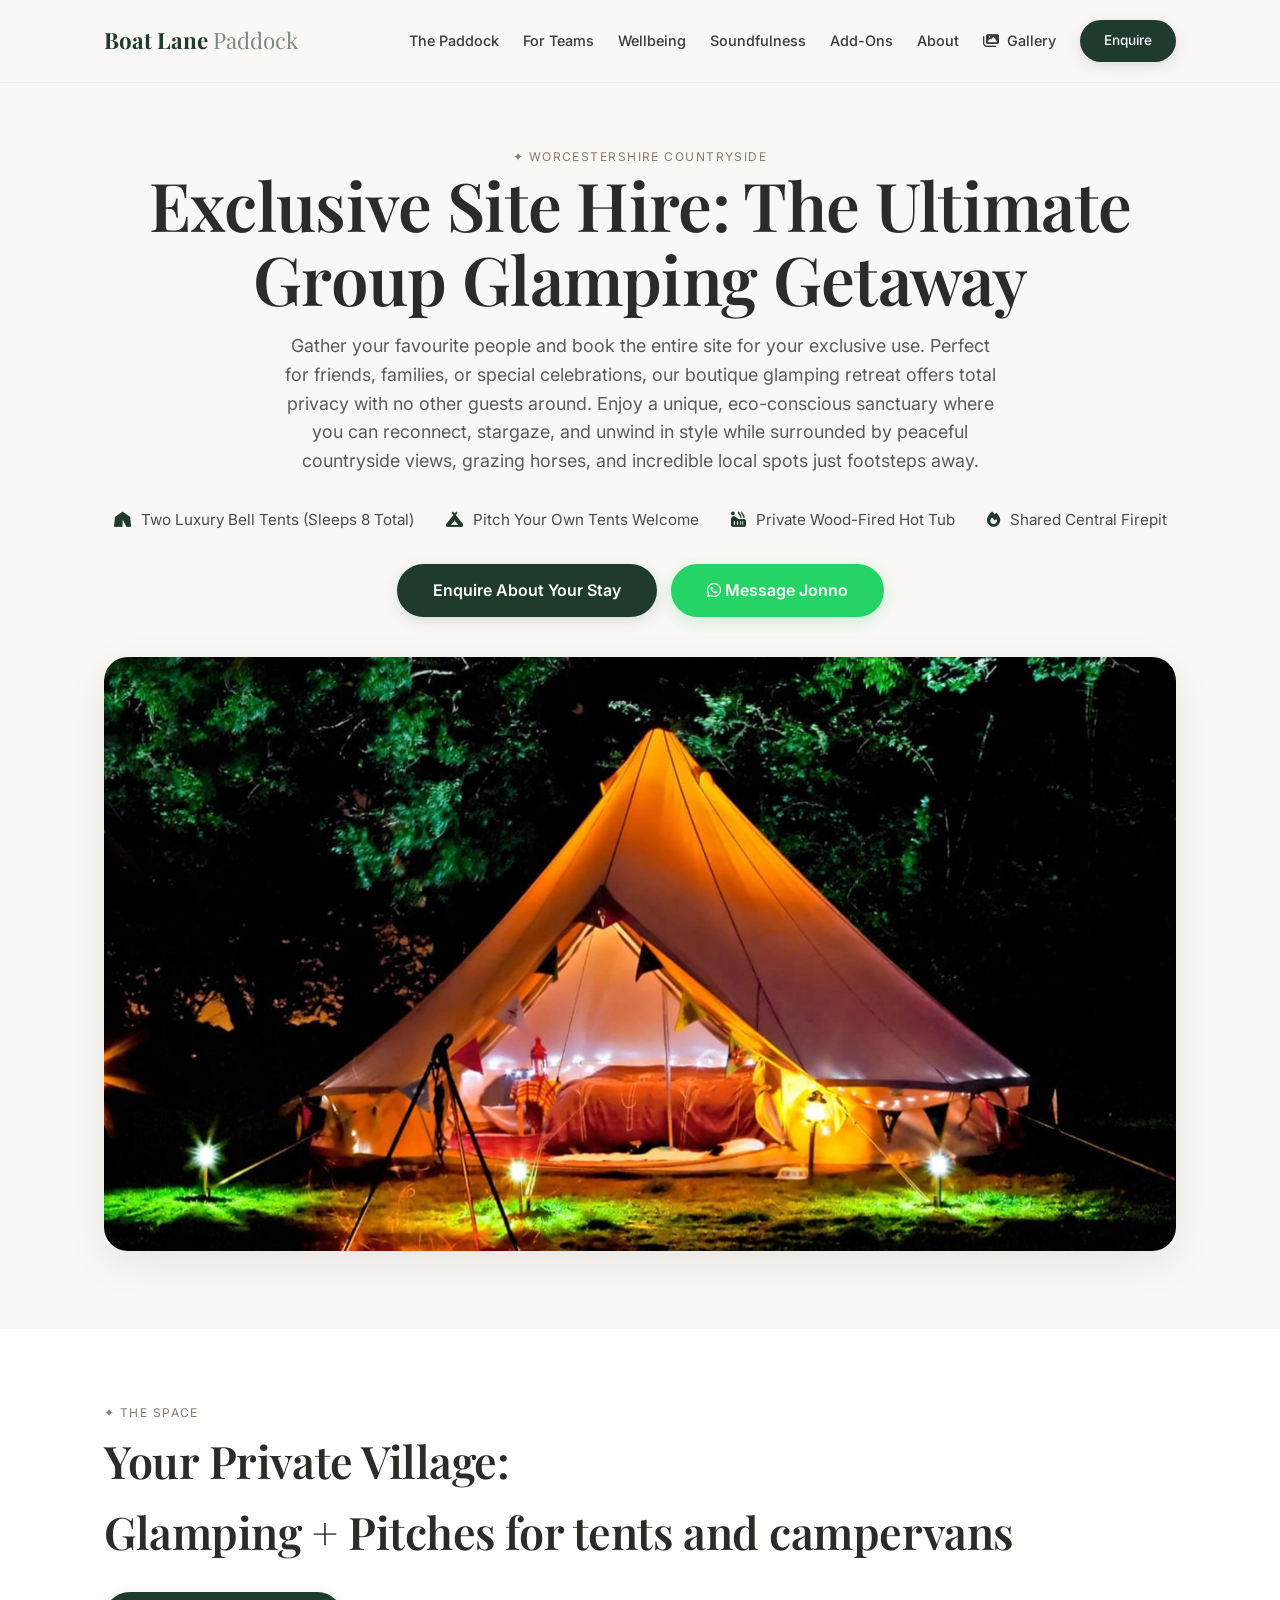
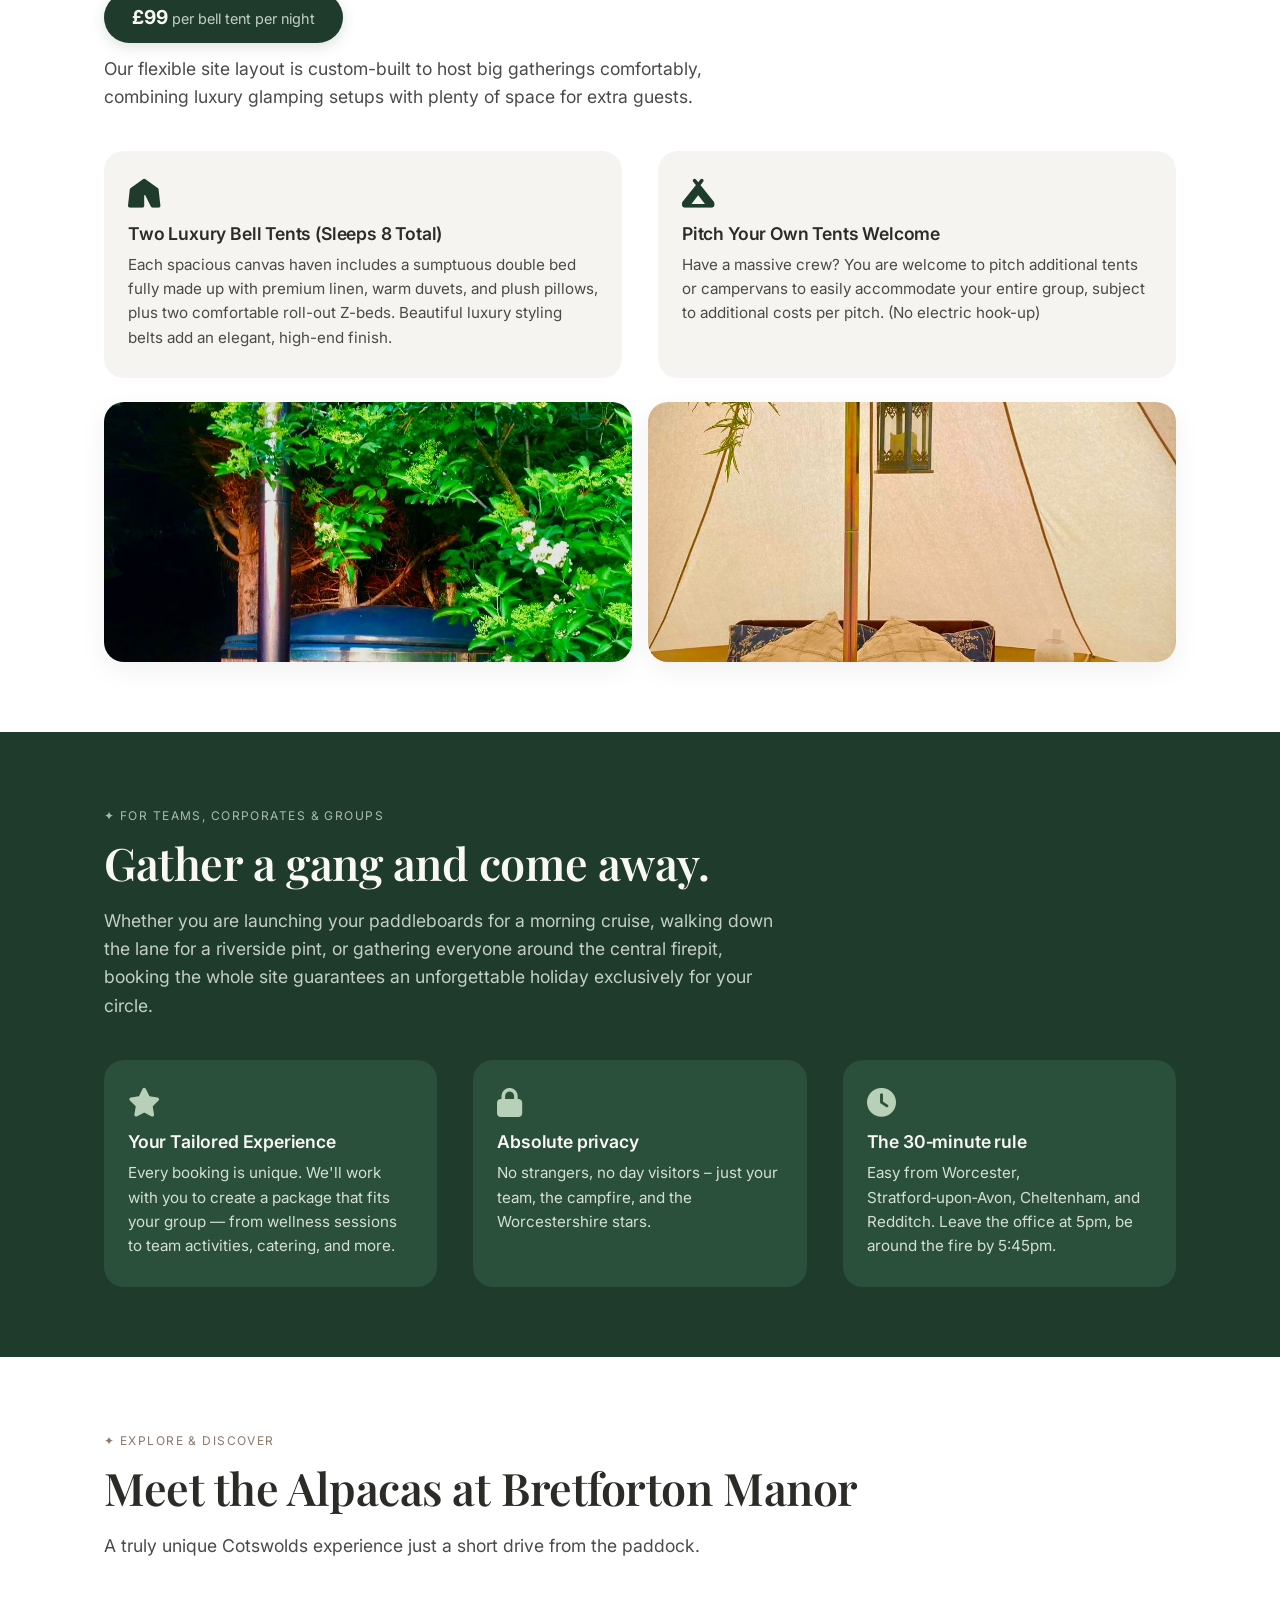
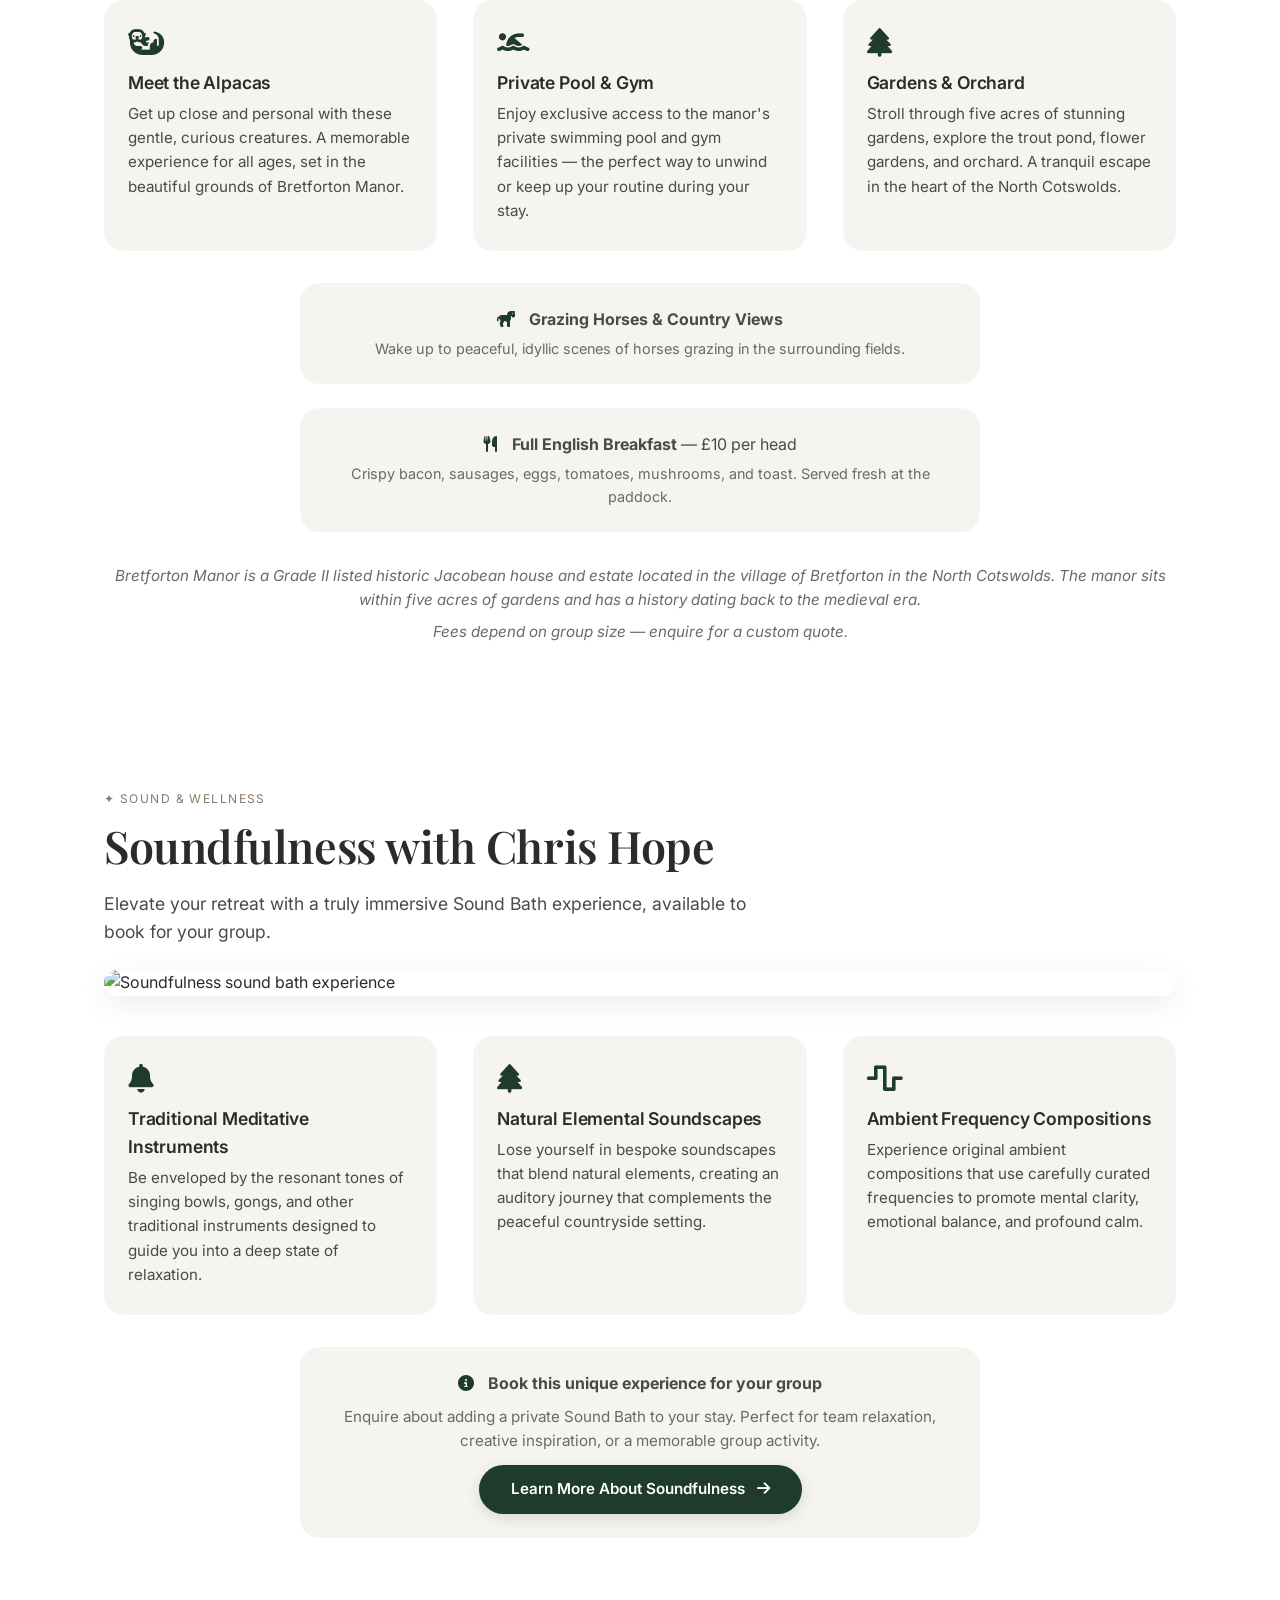
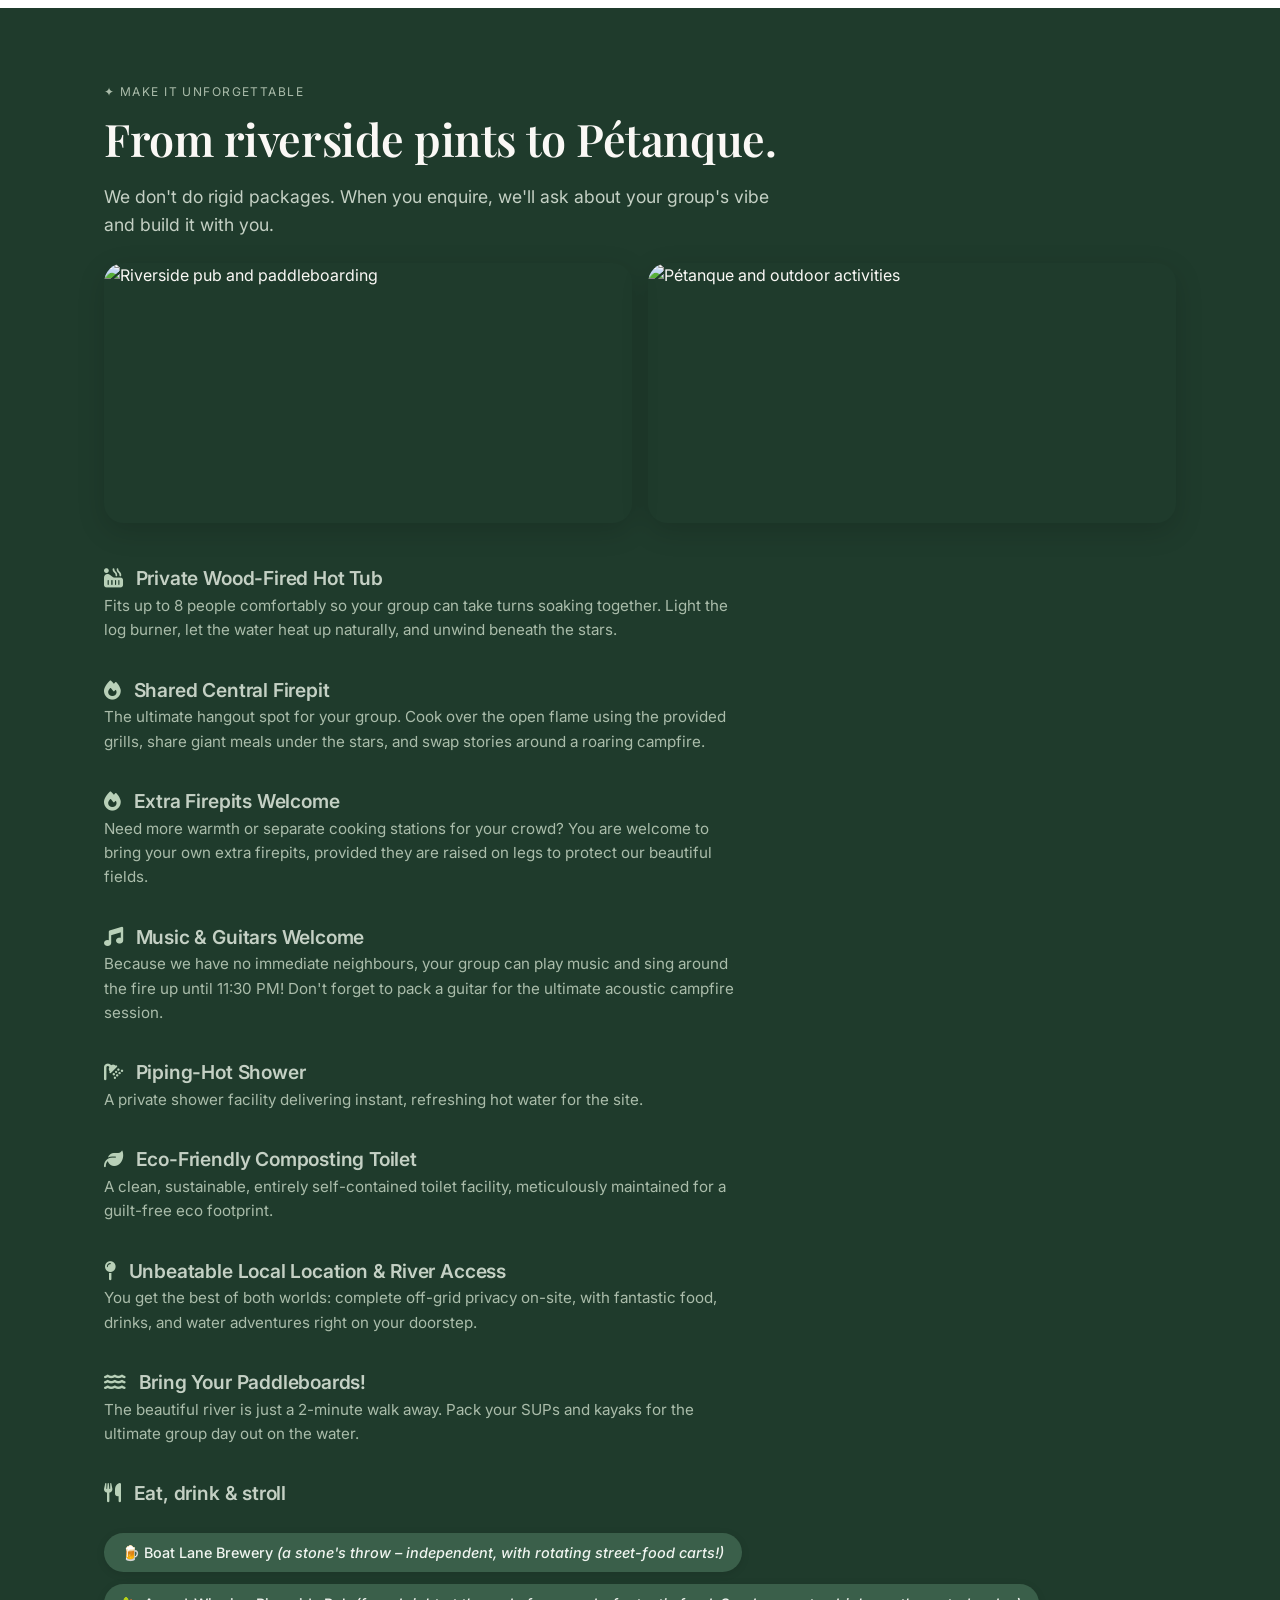
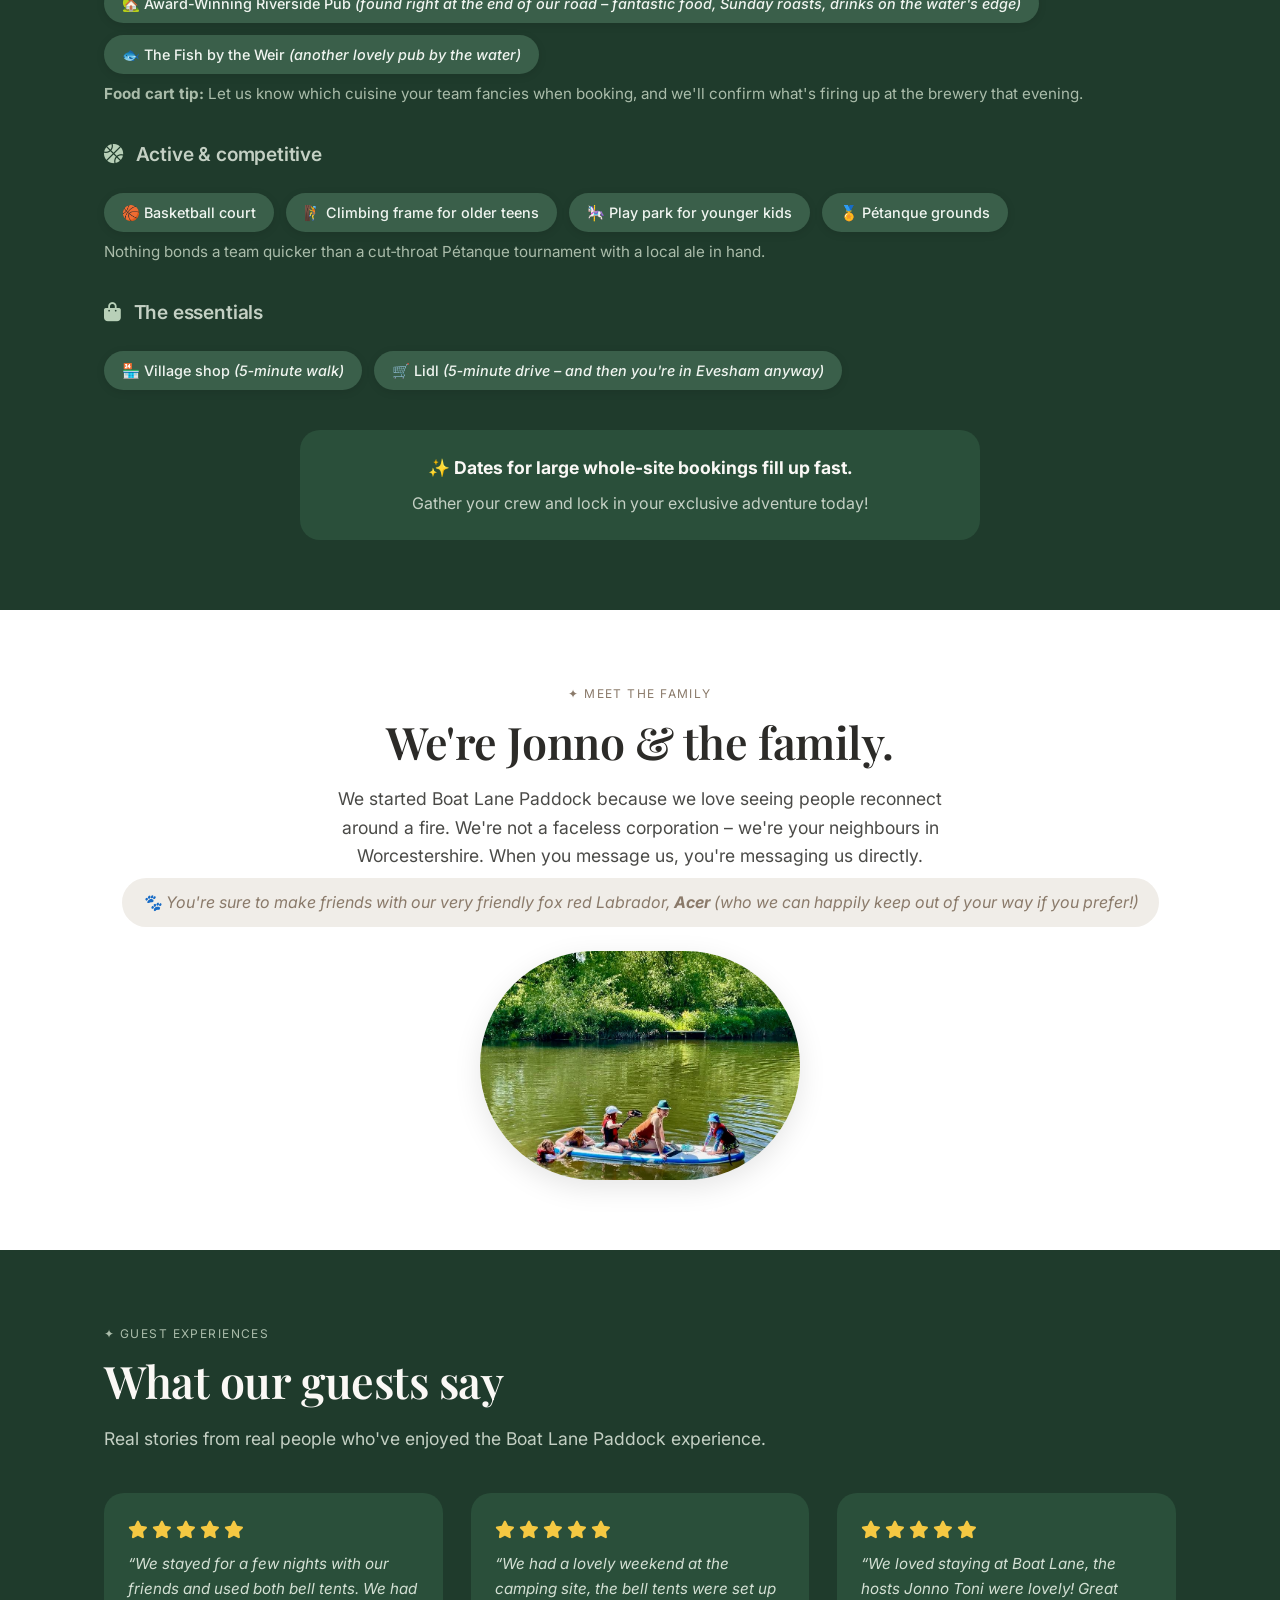
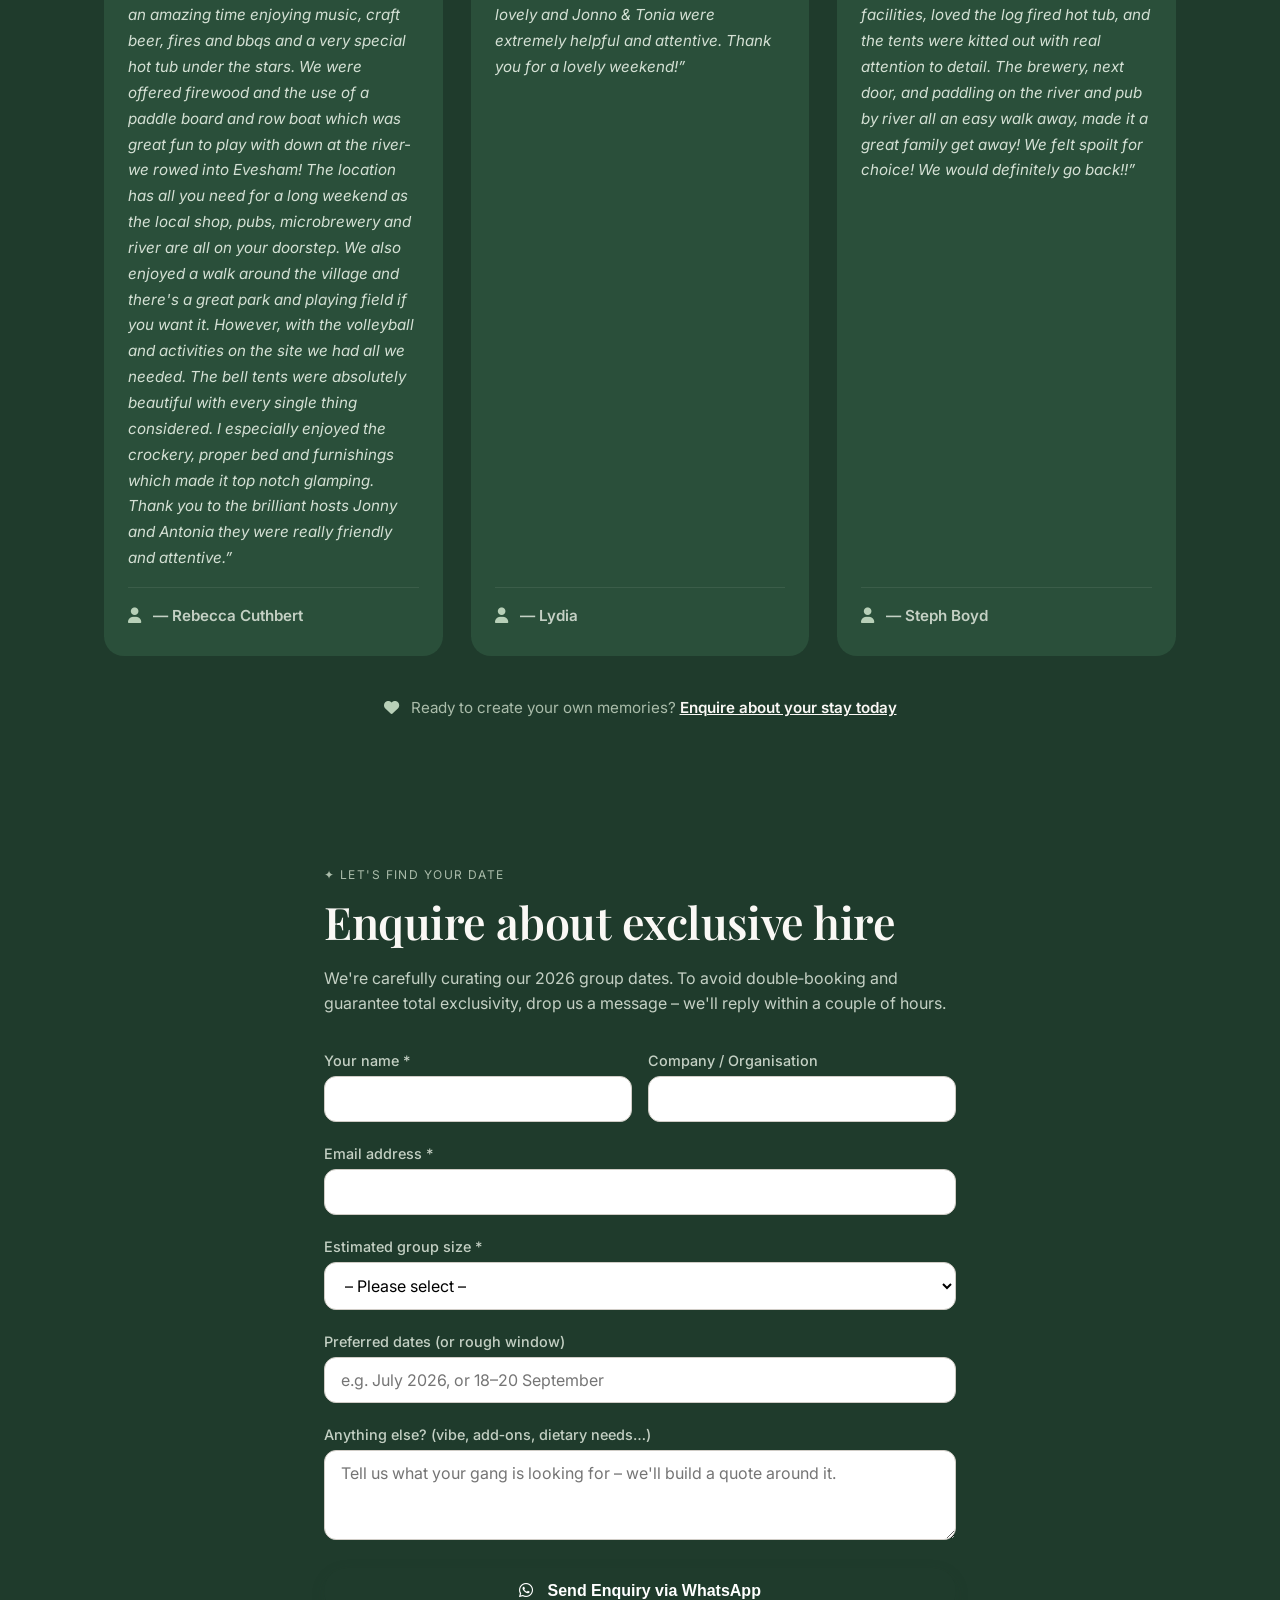
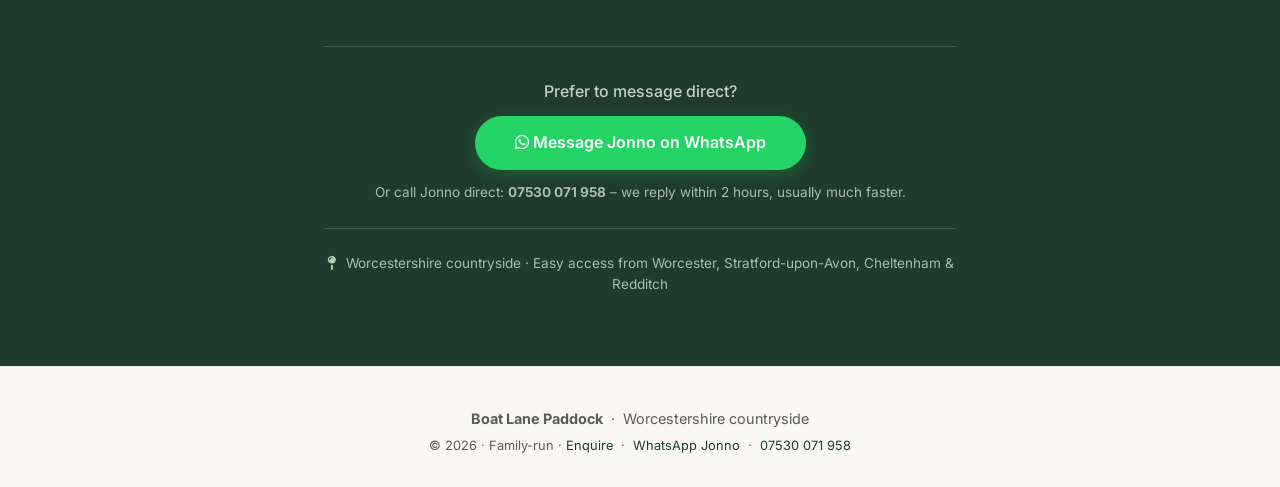
==== commit 754708c9: "Update index.html" ====
--- a/boat lane paddock/index.html
+++ b/boat lane paddock/index.html
@@ -766,7 +766,7 @@
 </head>
 <body>
 
-    <!-- ===== HEADER ===== -->
+<!-- ===== HEADER ===== -->
     <header>
         <div class="container nav-inner">
             <a href="#" class="logo">Boat Lane <span>Paddock</span></a>
@@ -777,6 +777,9 @@
                 <a href="#soundfulness">Soundfulness</a>
                 <a href="#addons">Add-Ons</a>
                 <a href="#about">About</a>
+                <a href="#" onclick="openGallery(0); return false;" style="cursor:pointer;">
+                    <i class="fas fa-images" style="margin-right:4px;"></i> Gallery
+                </a>
                 <a href="#contact" class="btn btn-primary" style="padding:10px 24px; font-size:0.85rem; color:#ffffff !important;">Enquire</a>
             </div>
         </div>
